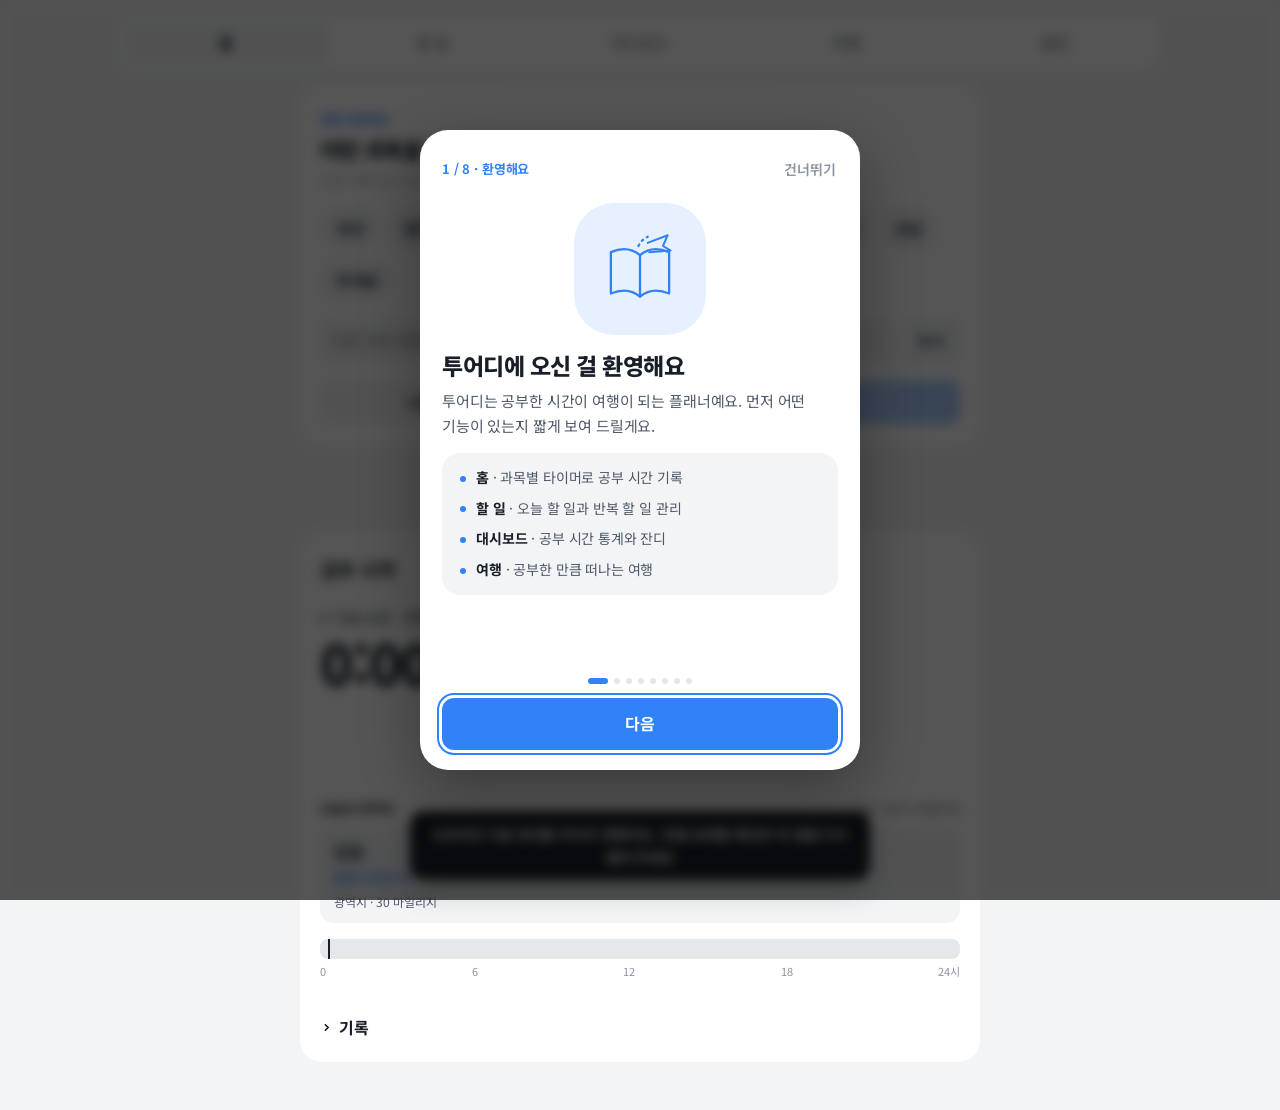
==== index.html @ 2e58def2 "티켓 스킨: 시안 10종(블랙 골드·로열 사파이어·아이보리·글래스 오로라·스위스 그리드·플래티넘·브리티시 에메랄드·홀로그래픽 포일·모던 세라믹·버건디 로즈골드) - 국내 승차권·세" ====
<!doctype html>
<html lang="ko">
<head>
<meta charset="utf-8">
<meta name="viewport" content="width=device-width, initial-scale=1, maximum-scale=1, user-scalable=no, viewport-fit=cover">
<title>투어디 TOURDY</title>
<meta name="description" content="공부한 시간만큼 떠나는 여행 — 과목별 타이머, 할 일, 대시보드">
<meta name="theme-color" content="#f2f4f6" media="(prefers-color-scheme: light)">
<meta name="theme-color" content="#101014" media="(prefers-color-scheme: dark)">
<meta name="mobile-web-app-capable" content="yes">
<meta name="apple-mobile-web-app-capable" content="yes">
<meta name="apple-mobile-web-app-status-bar-style" content="default">
<meta name="apple-mobile-web-app-title" content="투어디">
<link rel="manifest" href="manifest.webmanifest">
<link rel="apple-touch-icon" href="apple-touch-icon.png">
<link rel="icon" type="image/png" href="favicon-64.png">
<link rel="stylesheet" href="css/app.css">
<link rel="preconnect" href="https://fonts.googleapis.com">
<link rel="preconnect" href="https://fonts.gstatic.com" crossorigin>
<link rel="stylesheet" href="https://fonts.googleapis.com/css2?family=IBM+Plex+Mono:wght@500;600&family=Noto+Sans+KR:wght@400;500;600;700;800&family=Noto+Color+Emoji&family=Noto+Serif+KR:wght@600;900&family=IBM+Plex+Mono:wght@500;600&display=swap">


</head>
<body>
<div class="wrap">

  <nav class="tabs" role="tablist">
    <button role="tab" data-tab="home" aria-selected="true">홈</button>
    <button role="tab" data-tab="todo" aria-selected="false">할 일</button>
    <button role="tab" data-tab="stats" aria-selected="false">대시보드</button>
    <button role="tab" data-tab="travel" aria-selected="false" id="tabTravel" hidden>여행</button>
    <button role="tab" data-tab="set" aria-selected="false">설정</button>
  </nav>

  <!-- 홈 -->
  <div id="vHome" class="col narrow">
    <section class="panel welcome" id="welcome" hidden>
      <div><small class="wl-k">처음 오셨네요</small><h2 class="wl-h">어떤 과목을 공부하나요?</h2><p class="note">고른 과목으로 바로 시작할 수 있어요. 색과 아이콘은 나중에 프리셋 목록에서 바꿀 수 있어요.</p></div>
      <div class="wl-chips" id="wlChips"></div>
      <div class="row"><input class="field grow" id="wlCustom" type="text" placeholder="다른 과목 직접 입력" autocomplete="off" enterkeyhint="done"><button class="secondary" id="wlAdd">추가</button></div>
      <div class="wl-a"><button class="secondary" id="wlSkip">나중에</button><button class="primary" id="wlGo">시작하기</button></div>
    </section>
    <div class="seg" id="homeSeg"><button data-h="run" aria-pressed="true">공부 시작</button><button data-h="preset" aria-pressed="false">프리셋 목록</button></div>
    <div id="hRun" class="col">
      <aside class="preset-hint" id="presetHint" hidden>
        <div><b>먼저 공부할 과목을 추가해 주세요</b><p>타이머는 프리셋 목록에 있는 과목으로만 기록돼요. 위에서 과목을 고르거나 프리셋 목록에서 직접 추가해 주세요.</p></div>
        <button class="primary" id="presetHintGo">프리셋 목록 열기</button>
      </aside>
      <aside class="preset-hint mode-hint" id="modeHint" hidden>
        <div><b>공부 시작 방식을 바꿀 수 있어요</b><p id="modeHintText"></p></div>
        <div class="row"><button class="primary" id="modeHintGo">설정 바로 가기</button><button class="secondary" id="modeHintClose">알겠어요</button></div>
      </aside>
      <section class="panel" aria-label="공부 시작">
        <div class="panel-head"><h2>공부 시작</h2>
</div>
        <p class="err" id="pipErr" hidden></p>
        <video id="pipVideo" muted playsinline aria-hidden="true" style="position:fixed;left:-9999px;top:0;width:2px;height:2px"></video>
        <div id="mTimer" class="col">
        <div class="clock" id="clock">
          <div class="who" id="who"></div><div class="time" id="big">0:00:00</div>
          <div class="ctrl" id="ctrl" hidden>
            <button data-k="resume" class="resume" hidden>이어서 공부</button><button data-k="rest" aria-pressed="false">휴식</button><button data-k="waste" aria-pressed="false">딴짓</button><button data-k="stop">정지</button>
            <span class="hint" id="ctrlHint"></span>
          </div>
        </div>
        <ul class="subs" id="subs"></ul>
        </div>
        <div id="mPlan" class="plan" hidden>
          <div class="plan-head"><h3 id="planTitle">다음 공부</h3><button class="secondary" id="planToggle">예약</button></div>
          <div class="plan-top">
            <div class="plan-num"><div class="plabel" id="planLbl">남은 준비 시간</div><div class="time" id="planBig">00:00</div><div class="note" id="planSub"></div></div>
            <button class="go" id="planGo"><svg viewBox="0 0 14 14" fill="currentColor"><path d="M3 1.5v11l9.5-5.5z"/></svg><span>바로 시작</span></button>
          </div>
          <div class="pbar" id="planBar" hidden><i id="planFill"></i></div>
          <div class="wheels" id="wheels"><div class="wheel" id="wStart" tabindex="0" aria-label="시작 시각"></div><div class="wheel" id="wDur" tabindex="0" aria-label="공부 시간"></div></div>
          <div class="pomo" id="pomoBox">
            <button class="switch sm" id="pomoSw" role="switch" aria-checked="false"><span class="sw-t">뽀모도로 반복</span><span class="sw-k"><i></i></span></button>
            <div class="pomo-o" id="pomoOpts" hidden>
              <div class="pomo-r"><span>세트</span><div class="seg" id="pomoSets"></div></div>
              <div class="pomo-r"><span>휴식</span><div class="seg" id="pomoRest"></div></div>
              <p class="note" id="pomoSum"></p>
            </div>
          </div>
          <div class="pchips" id="planSubs"></div>
          <div class="pacts" id="planActs" hidden><button class="on" id="planResume" hidden>이어서 공부</button><button class="on" id="planSkip" hidden>휴식 건너뛰기</button><div class="pacts-off" id="planOff"><button data-k="rest" aria-pressed="false">휴식</button><button data-k="waste" aria-pressed="false">딴짓</button></div><button id="planExt">5분 연장</button><button id="planEnd">지금 끝내기</button></div>
        </div>
        <div class="goalrow" id="goalRow" hidden><div class="goaltxt"><span id="goalTxt"></span><b id="goalPct"></b></div><div class="pbar"><i id="goalFill"></i></div></div>
        <div class="tdest" id="todayDest" hidden></div>
        <div class="tl"><div class="tl-bar" id="tl"></div><div class="tl-axis" id="tlAxis"></div></div>
        <div class="eff" id="eff"></div>
        <details class="rec" id="recWrap">
          <summary><svg viewBox="0 0 16 16" fill="none" stroke="currentColor" stroke-width="2"><path d="m4 6 4 4 4-4"/></svg>기록 <em id="recN"></em></summary>
          <ul class="recs" id="recList"></ul>
          <form class="recform" id="recForm">
            <strong id="recFormTitle" style="font-family:var(--serif);font-size:15px">직접 기록 추가</strong>
            <div class="recrow">
              <select class="field" id="recSub" aria-label="과목"></select>
              <input class="field" type="date" id="recD" aria-label="날짜" required>
              <input class="field" type="time" id="recS" aria-label="시작" required>
              <span class="note">–</span>
              <input class="field" type="time" id="recE" aria-label="끝" required>
              <span class="recbtns"><button class="secondary" type="button" id="recCancel" hidden>취소</button><button class="primary" type="submit" id="recSave">추가</button></span>
            </div>
            <input class="field recmemo" id="recMemo" type="text" maxlength="80" placeholder="메모 (선택) · 예: 3강 연습문제" autocomplete="off">
            <p class="note">지난 날짜로 추가한 기록은 통계에는 들어가지만 여행 마일리지에는 반영되지 않아요.</p>
            <p class="err" id="recErr" hidden></p>
          </form>
        </details>
      </section>

    </div>
    <div id="hPreset" class="col" hidden>
      <section class="panel" aria-label="프리셋 목록">
        <div class="panel-head"><h2>프리셋 목록</h2><span class="note">과목마다 색과 아이콘을 정해요</span></div>
        <ul class="presets" id="presets"></ul>
        <button class="ghostadd" id="addPreset">+ 새 프리셋</button>
      </section>
    </div>
  </div>

  <!-- 할 일 -->
  <div id="vTodo" class="col narrow" hidden>
      <section class="panel" aria-label="할 일">
        <button class="dday-chip" id="dday" hidden></button>
        <div class="panel-head"><h2 id="taskTitle">오늘 할 일</h2><span class="note" id="taskCount"></span></div>
        <div class="daynav">
          <button class="dbtn" id="tdPrev" aria-label="이전 날"><svg viewBox="0 0 16 16" fill="none" stroke="currentColor" stroke-width="1.8"><path d="M10 3 5 8l5 5"/></svg></button>
          <button class="dbtn dlabel" id="tdLabelBtn" aria-expanded="false" aria-haspopup="dialog"><span id="tdLabel"></span></button>
          <button class="dbtn" id="tdNext" aria-label="다음 날"><svg viewBox="0 0 16 16" fill="none" stroke="currentColor" stroke-width="1.8"><path d="m6 3 5 5-5 5"/></svg></button>
          <button class="dbtn dtoday" id="tdToday">오늘</button>
          <div class="cal" id="cal" role="dialog" aria-label="날짜 고르기" hidden></div>
        </div>
        <div class="carry" id="carry" hidden><span id="carryTxt"></span><button class="primary" id="carryGo">가져오기</button><button class="textbtn" id="carryNo">닫기</button></div>
        <form class="addtask" id="addTask"><span class="plus">+</span><input id="taskInput" type="text" placeholder="작업 추가" autocomplete="off" enterkeyhint="done"><select id="taskSub" aria-label="과목"></select><select id="taskEst" aria-label="예상 시간" hidden><option value="0">예상</option><option value="30">30분</option><option value="60">1시간</option><option value="90">1시간 30분</option><option value="120">2시간</option><option value="180">3시간</option></select></form>
        <button type="button" class="textbtn multi-open" id="multiOpen" aria-expanded="false" aria-controls="multiBox">+ 한번에 여러개 생성</button>
        <div class="multi" id="multiBox" hidden></div>
        <ul class="tasks" id="todo"></ul>
        <button class="donehead" id="doneToggle" aria-expanded="true" hidden><svg viewBox="0 0 16 16" fill="none" stroke="currentColor" stroke-width="2"><path d="m4 6 4 4 4-4"/></svg>완료됨 <em id="doneN"></em></button>
        <ul class="tasks" id="done"></ul>
      </section>
      <section class="panel" id="repPanel" aria-label="반복 할 일">
        <div class="panel-head"><h2>반복 할 일 <span class="mcount" id="repN0"></span></h2><span class="note">정한 요일마다 할 일 목록에 자동으로 들어가요</span></div>
        <ul class="reps" id="reps"></ul>
        <details class="rep-add" id="repAdd">
          <summary><svg viewBox="0 0 16 16" fill="none" stroke="currentColor" stroke-width="2"><path d="m4 6 4 4 4-4"/></svg>새 반복 할 일 만들기</summary>
          <form class="addsub" id="repForm">
            <div class="row"><input class="field grow" id="repText" type="text" placeholder="예: 영단어 Day {n}" autocomplete="off" required>
              <select class="field" id="repSub" aria-label="과목"></select></div>
            <div class="row"><div class="daychips" id="repDays"></div></div>
            <div class="row"><label class="goalin">{n} 시작 번호 <input class="field" id="repN" type="number" value="1" min="0"></label><button class="primary" type="submit">추가</button></div>
            <p class="note">문구에 {n}을 넣으면 해당 요일이 올 때마다 1씩 올라가요. 시작 번호는 오늘 기준이에요.</p>
          </form>
        </details>
      </section>
      <section class="panel" id="pvaPanel" hidden><div class="panel-head"><h2>계획 vs 실제</h2><span class="note" id="pvaTot"></span></div>
        <ul class="pva" id="pvaList"></ul><p class="note">예상 시간을 적은 할 일과 이날 실제 공부 시간을 과목별로 비교해요. 회색은 계획, 색 막대는 실제예요.</p></section>
      <section class="panel" aria-label="달성하지 못한 일">
        <div class="panel-head"><h2>달성하지 못한 일 <span class="mcount" id="missN"></span></h2><button class="textbtn" id="missAll" hidden>모두 오늘로</button></div>
        <div id="missed"></div>
      </section>
      <section class="panel" id="booksPanel" hidden><div class="panel-head"><h2>교재 진도</h2></div>
        <p class="bpace" id="bookPace"></p><ul class="books" id="bookList"></ul>
        <form class="addsub" id="bookForm"><div class="row"><input class="field grow" id="bookName" type="text" placeholder="교재 이름 · 예: 통계학 심화1" autocomplete="off" required>
          <select class="field" id="bookSub" aria-label="과목"></select></div>
          <div class="row"><label class="goalin">강 수 <input class="field" id="bookUnits" type="number" min="1" max="200" placeholder="30" required></label>
          <label class="goalin">목표 회독 <input class="field" id="bookTarget" type="number" min="1" max="5" value="3"></label><button class="primary" type="submit">추가</button></div></form>
      </section>
  </div>

  <!-- 통계 -->
  <div id="vStats" class="col" hidden>
    <div class="panel-head">
      <div class="seg" id="rangeSeg"><button data-r="1" aria-pressed="true">오늘</button><button data-r="7" aria-pressed="false">일주일</button><button data-r="30" aria-pressed="false">한 달</button><button data-r="365" aria-pressed="false">1년</button></div>
      <span class="note" id="rangeLbl"></span>
    </div>
    <div class="banner" id="exBanner" hidden><span>예시 기록이 섞여 있어요. 실제 기록만 보려면 지워 주세요.</span><button class="secondary" data-clear-ex>예시 지우기</button></div>
    <div class="tiles" id="tiles"></div>
    <section class="panel" id="bestPanel" hidden><div class="panel-head"><h2>최고 기록</h2></div><ul class="best" id="best"></ul></section>
    <section class="panel"><div class="panel-head"><h2 id="barsTitle">날짜별 공부 시간</h2></div><div class="chart" id="bars"></div></section>
    <section class="panel" id="effPanel" hidden><div class="panel-head"><h2>집중 효율</h2><span class="note" id="effAvg"></span></div>
      <div class="chart"><div class="yax"><span>100%</span><span>50%</span><span>0%</span></div><div class="effplot" id="effPlot"></div><div class="effx" id="effX"></div></div>
    </section>
    <section class="panel" id="heatPanel" hidden><div class="panel-head"><h2>공부 잔디</h2><span class="note" id="streakTxt"></span></div>
      <div class="heat-wrap"><div class="heat" id="heat"></div></div>
      <div class="hleg" id="hleg"></div>
    </section>
    <section class="panel"><div class="panel-head"><h2>과목 비율</h2></div><div class="share" id="share"></div></section>
    <section class="panel" id="memoPanel" hidden><div class="panel-head"><h2>공부 메모</h2><span class="note" id="memoN"></span></div><ul class="mlist" id="memoList"></ul></section>
    <section class="panel pro-stats" id="proStats" aria-label="상세 분석"></section>
    <button class="secondary wkbtn" id="openReport">지난주 리포트 보기</button>
  </div>

  <!-- 설정 -->
  <div id="vTravel" class="col narrow" hidden>
    <div class="seg worldseg" id="tvWorld"><button data-w="korea" aria-pressed="true">국내</button><button data-w="earth" aria-pressed="false">세계</button><button data-w="space" aria-pressed="false" id="tvSpaceTab">???</button><button data-w="week" aria-pressed="false">주간</button><button data-w="ach" aria-pressed="false">업적</button></div>
    <section class="dline" id="tvDline" hidden></section>
    <div class="sp-wrap space-only"><section class="space" id="tvSpace" aria-label="잠긴 콘텐츠"></section><div class="sp-veil" id="spVeil" hidden></div></div>
    <section class="panel korea-only" id="krNow"></section>
    <section class="map-card korea-only" id="krMap"></section>
    <section class="bp-wrap korea-only" id="krTrip" hidden></section>
    <section class="kr-board korea-only" aria-label="국내 출발 안내"><div class="kr-bh"><svg viewBox="0 0 24 24" fill="currentColor"><path d="M12 2c-4 0-7 .5-7 4v9.5A2.5 2.5 0 0 0 7.5 18L6 19.5v.5h2.2l2-2h3.6l2 2H18v-.5L16.5 18a2.5 2.5 0 0 0 2.5-2.5V6c0-3.5-3-4-7-4zM7.5 16a1.5 1.5 0 1 1 0-3 1.5 1.5 0 0 1 0 3zm3.5-6H7V6h4v4zm5.5 6a1.5 1.5 0 1 1 0-3 1.5 1.5 0 0 1 0 3zm.5-6h-4V6h4v4z"/></svg><span id="krBoardT">출발 안내</span><small id="krBoardS">가까운 순</small></div>
      <input class="fids-q" id="krSearch" type="search" placeholder="시·군이나 도 이름으로 찾기" autocomplete="off">
      <div class="kr-groups" id="krGroups"></div><ul class="kr-list" id="krList"></ul></section>
    <section class="panel korea-only" id="krRoutes"></section>
    <section class="panel korea-only"><div class="panel-head"><h2>지역 도장</h2><span class="note" id="krStyleLbl"></span></div><div class="ks-head" id="krStampHead"></div><div class="ks-regs" id="krStamps"></div></section>
    <section class="wlock" id="worldLock"></section>
    <section class="panel earth-only" id="tvNow"></section>
    <section class="map-card earth-only" id="tvMap"></section>
    <section class="bp-wrap earth-only" id="tvFlight" hidden></section>
    <section class="fids earth-only" id="tvPicker" aria-label="출발 안내판">
      <div class="fids-h"><span class="fids-t"><svg viewBox="0 0 24 24" fill="currentColor"><path d="M21 15.5v-2l-8-5V3.5a1.5 1.5 0 0 0-3 0V8.5l-8 5v2l8-2.5V18l-2 1.5V21l3.5-1 3.5 1v-1.5L13 18v-5z" transform="rotate(45 12 12)"/></svg>DEPARTURES</span><span class="fids-s" id="fidsFrom"></span></div>
      <input class="fids-q" id="tvSearch" type="search" placeholder="도시, 나라, 공항 코드로 찾기" autocomplete="off">
      <div class="tv-conts" id="tvConts"></div>
      <div class="fids-cols"><span>목적지</span><span>공항</span><span>마일</span><span>상태</span></div>
      <ul class="fids-list" id="tvList"></ul>
    </section>
    <section class="panel earth-only" id="tvRoutes"></section>
    <section class="panel earth-only">
      <div class="panel-head"><h2>여권</h2><span class="note" id="tvStyleLbl">입국 도장</span></div>
      <div class="stamps" id="tvStamps"></div>
    </section>
    <section class="panel week-only" id="tvWeek" aria-label="주간 챌린지"></section>
    <section class="panel ach-only" id="achPassCard"></section>
    <section class="panel ach-only" id="achPass"></section>
    <section class="panel ach-only" id="achSouv"></section>
    <section class="panel ach-only" id="achCards"></section>
    <section class="panel ach-only" id="achYear"></section>
    <section class="panel ach-only" id="achList"></section>
    <section class="panel ach-only" id="achWeekly" hidden></section>
    <section class="splock earth-only" id="spLock" hidden><svg viewBox="0 0 24 24" fill="currentColor"><path d="M12 2c3 2.2 4.5 5.6 4.5 9.4V15l2 2.2V20l-3.2-1.6H8.7L5.5 20v-2.8l2-2.2v-3.6C7.5 7.6 9 4.2 12 2zm0 6.2a1.8 1.8 0 1 0 0 3.6 1.8 1.8 0 0 0 0-3.6zM10.4 19.5h3.2L12 22.5z"/></svg>
      <div><b>우주 탐사 · 잠김</b><span>모든 나라에 입국하면 우주로 떠날 수 있어요 · <span id="spLockN"></span></span></div></section>
  </div>
  <div id="vSet" class="col narrow" hidden>
    <section class="panel" id="setList">
      <div class="panel-head"><h2>설정</h2></div>
      <ul class="setlist" id="setItems"></ul>
      <button class="secondary tour-replay" id="tourReplay">튜토리얼 다시 보기</button>
    </section>
    <button class="backbtn" id="setBack" hidden><svg viewBox="0 0 16 16" fill="none" stroke="currentColor" stroke-width="1.8"><path d="M10 3 5 8l5 5"/></svg>설정</button>
    <section class="panel" data-page="account" hidden>
      <div class="panel-head"><h2>계정</h2><span class="note">로그인하면 기기끼리 기록이 이어져요</span></div>
      <div id="accountBody"></div>
    </section>
    <section class="panel" data-page="invite" hidden>
      <div class="panel-head"><h2>친구 초대</h2><span class="note">초대하면 둘 다 마일리지</span></div>
      <div id="inviteBody"></div>
    </section>
    <section class="panel" data-page="goal" hidden>
      <div class="panel-head"><h2>목표 시간</h2><span class="note">하루에 채우고 싶은 순공 시간</span></div>
      <div class="wheels one"><div class="wheel" id="wGoal" tabindex="0" aria-label="하루 목표 순공"></div></div>
      <p class="note" id="goalNote"></p>
      <div class="panel-head" style="margin-top:14px"><h2>공부 잔디 기준</h2><span class="note">하루 순공이 이만큼 넘으면 색이 바뀌어요</span></div>
      <ul class="hsteps" id="hsteps"></ul>
    </section>
    <section class="panel" data-page="notify" hidden>
      <div class="panel-head"><h2>알림</h2></div>
      <div class="swlist">
        <button class="switch" data-sw="notify.sound" role="switch"><span class="sw-t">알림음<small>공부 시작·끝, 세트 전환 때 소리</small></span><span class="sw-k"><i></i></span></button>
        <button class="switch" data-sw="notify.memo" role="switch"><span class="sw-t">공부 메모 묻기<small>1분 넘게 공부하면 끝날 때 한 줄 메모</small></span><span class="sw-k"><i></i></span></button>
        <button class="switch" data-sw="notify.push" role="switch"><span class="sw-t">브라우저 알림<small id="pushNote">다른 창을 보고 있을 때도 알려 줘요</small></span><span class="sw-k"><i></i></span></button>
      </div>
      <div class="push-warn" id="pushWarn" role="alert" hidden><b>알림이 꺼져 있어요</b><span id="pushWarnTxt"></span><button class="secondary" id="pushWarnGo" hidden>설정 열기</button></div>
      <button class="secondary" id="testSound">알림음 들어 보기</button>
      <p class="note">아이폰·아이패드는 무음 모드면 소리가 나지 않아요. 앱 화면이 꺼져 있으면 기기에 따라 알림이 늦게 오거나 오지 않을 수 있어요.</p>
    </section>
    <section class="panel" data-page="mile" hidden>
      <div class="panel-head"><h2>마일리지</h2></div>
      <div id="mileBody"></div>
    </section>
    <section class="panel" data-page="sound" hidden>
      <div class="panel-head"><h2>소리</h2><span class="note">여행 효과음</span></div>
      <div class="swlist">
        <button class="switch" data-snd="arrive" role="switch"><span class="sw-t">도착 효과음<small>기차·버스·비행기·배마다 다른 소리</small></span><span class="sw-k"><i></i></span></button>
        <button class="switch" data-snd="rip" role="switch"><span class="sw-t">표 찢는 소리<small>도착할 때 표를 뜯는 소리</small></span><span class="sw-k"><i></i></span></button>
        <button class="switch" data-snd="anno" role="switch"><span class="sw-t">도착 안내 방송<small>"이번 역은 부산, 부산역입니다" 같은 안내 문구</small></span><span class="sw-k"><i></i></span></button>
        <button class="switch" data-snd="voice" role="switch"><span class="sw-t">안내 방송 음성<small>기기 음성으로 소리 내어 읽어 줘요</small></span><span class="sw-k"><i></i></span></button>
        <button class="switch" data-snd="vibe" role="switch"><span class="sw-t">진동<small>도장을 누를 때 짧게 (지원하는 폰만)</small></span><span class="sw-k"><i></i></span></button>
      </div>
      <div class="plabel">들어 보기</div>
      <div class="sndtest"><button class="secondary" data-sndt="train">기차</button><button class="secondary" data-sndt="bus">버스</button><button class="secondary" data-sndt="plane">비행기</button><button class="secondary" data-sndt="ship">배</button><button class="secondary" data-sndt="rip">표 찢기</button></div>
    </section>
    <section class="panel" data-page="extra" hidden>
      <div class="panel-head"><h2>추가 기능</h2><span class="note">필요한 것만 켜서 쓰세요</span></div>
      <div class="swlist">
        <button class="switch" data-sw="extra.books" role="switch"><span class="sw-t">교재 진도<small>할 일 탭에 교재별 강·회독 체크와 D-day 페이스</small></span><span class="sw-k"><i></i></span></button>
        <button class="switch" data-sw="extra.pva" role="switch"><span class="sw-t">계획 vs 실제<small>할 일에 예상 시간을 적고 실제 공부 시간과 비교</small></span><span class="sw-k"><i></i></span></button>
        <button class="switch" data-sw="extra.postcard" role="switch"><span class="sw-t">엽서<small>여행지에 도착하면 엽서에 한마디를 남기고, 업적에서 엽서 앨범으로 모아 봐요</small></span><span class="sw-k"><i></i></span></button>
      </div>
    </section>
    <section class="panel" data-page="travel" hidden>
      <div class="panel-head"><h2>여행</h2></div>
      <button class="switch" id="tvSwitch" role="switch" aria-checked="false"><span class="sw-t">여행 탭 사용</span><span class="sw-k"><i></i></span></button>
      <div class="plabel">선택 기능</div>
      <div class="swlist">
        <button class="switch" data-topt="via" role="switch"><span class="sw-t">경유 노선<small>먼 곳은 중간 도시를 거쳐 가고, 경유지에서도 도장을 받아요</small></span><span class="sw-k"><i></i></span></button>
        <button class="switch" data-topt="goal" role="switch"><span class="sw-t">목표 도착일<small>도착 날짜를 정하면 하루에 필요한 공부량을 알려 줘요</small></span><span class="sw-k"><i></i></span></button>
        <button class="switch" data-topt="ddline" role="switch"><span class="sw-t">D-day 노선<small>D-day까지를 한 줄 노선도로 보여 줘요</small></span><span class="sw-k"><i></i></span></button>
        <button class="switch" data-topt="season" role="switch"><span class="sw-t">계절 연출<small>봄엔 꽃잎, 가을엔 낙엽, 겨울엔 눈이 날려요</small></span><span class="sw-k"><i></i></span></button>
        <button class="switch" data-topt="window" role="switch"><span class="sw-t">창밖 풍경<small>이동 중인 표 위로 바깥 풍경이 지나가요</small></span><span class="sw-k"><i></i></span></button>
        <button class="switch" data-topt="neon" role="switch"><span class="sw-t">밤에는 형광 표<small>다크 모드에서 표가 형광 잉크처럼 빛나요</small></span><span class="sw-k"><i></i></span></button>
      </div>
      <div class="plabel">지도 테마 <small class="plus-tag">고지도·야경·위성은 플러스</small></div>
      <div class="seg mtseg" id="mapTheme"><button data-mt="base">기본</button><button data-mt="old">고지도</button><button data-mt="night">야경</button><button data-mt="sat">위성</button></div>
      <div class="plabel">티켓 스킨 <small class="plus-tag">플러스</small></div>
      <div class="skin-grid" id="tkSkin" role="group" aria-label="티켓 스킨"></div>
      <div class="skin-prev" id="skinPreview" aria-live="polite"></div>
      <div class="plabel">여권 스타일 <small>국내·세계 공통</small></div>
      <div class="seg tvstyle" id="tvStyle"><button data-sty="stamp">입국 도장</button><button data-sty="card">수집 카드</button><button data-sty="pass">탑승권</button></div>
      <ul class="tv-rules">
        <li>공부 1시간이 <b>10 마일리지</b>, 마일리지 1이 <b>비행 1분</b>이에요.</li>
        <li>하루에 최대 <b>8시간(80 마일리지)</b>까지 쌓여요.</li>
        <li>지금까지 공부한 기록도 모두 마일리지에 들어가요.</li>
        <li>목적지에 도착하면 그 나라에서 다음 여행을 시작해요.</li>
      </ul>
      <p class="note">꺼도 여행 기록과 스탬프는 그대로 남아요.</p>
    </section>
    <section class="panel" data-page="pip" hidden>
      <div class="panel-head"><h2>PIP 모드</h2></div>
      <p class="note">공부 타이머를 작은 창으로 띄워서 다른 앱이나 창을 보면서도 시간을 확인할 수 있어요. 한 번 더 누르면 닫혀요.</p>
      <button class="pipbtn secondary" id="pipBtn" aria-label="작은 창(PIP)으로 띄우기" title="작은 창(PIP)"><svg viewBox="0 0 20 20" fill="none" stroke="currentColor" stroke-width="1.6" stroke-linejoin="round"><rect x="2.5" y="4" width="15" height="12" rx="2"/><rect x="10" y="9.5" width="5.5" height="4.5" rx="1" fill="currentColor" stroke="none"/></svg>PIP</button>
      <p class="note">브라우저나 기기에 따라 PIP를 지원하지 않을 수 있어요.</p>
    </section>
    <section class="panel" data-page="theme" hidden>
      <div class="panel-head"><h2>테마</h2></div>
      <div class="plabel">화면 모드</div>
      <div class="seg" id="themeMode"><button data-mode="system" aria-pressed="true">시스템</button><button data-mode="light" aria-pressed="false">라이트</button><button data-mode="dark" aria-pressed="false">다크</button></div>
      <div class="plabel">공부 시작 방식</div>
      <div class="seg" id="modeSeg"><button data-m="timer" aria-pressed="true">타이머형</button><button data-m="plan" aria-pressed="false">예약형</button></div>
      <p class="note">타이머형은 과목을 눌러 바로 재고, 예약형은 시작 시각과 공부 시간을 5분 단위로 정해요.</p>
      <div class="plabel">포인트 색</div>
      <div class="accgrid" id="accentList"></div>
      <div class="theme-icon-preview"><img id="themeIconPreview" src="icons/blue/icon-192.png" width="60" height="60" alt="선택한 색의 앱 아이콘"><span class="note">선택한 포인트 색의 앱 아이콘</span></div>
      <p class="note">포인트 색은 공부 잔디, 목표 달성률, 중요 표시 같은 강조 부분에 쓰여요. 과목 색은 프리셋 목록에서 따로 정해요.</p>
    </section>
    <section class="panel" data-page="week" hidden>
      <div class="panel-head"><h2>한 주의 시작</h2><span class="note">분석의 '일주일'이 이 요일부터 시작해요</span></div>
      <div class="seg wkseg" id="weekSeg"></div>
    </section>
    <section class="panel" data-page="daystart" hidden>
      <div class="panel-head"><h2>하루의 시작</h2></div>
      <div class="wheels one"><div class="wheel" id="wDay" tabindex="0" aria-label="하루의 시작 시각"></div></div>
      <p class="note" id="dayNote"></p>
    </section>
    <section class="panel" data-page="dday" hidden>
      <div class="panel-head"><h2>D-day</h2></div>
      <form class="row" id="ddForm">
        <input class="field grow" id="ddName" type="text" placeholder="예: CPA, CFA, 수능" autocomplete="off">
        <input class="field" id="ddDate" type="date" required>
        <button class="primary" type="submit">저장</button>
        <button class="secondary" type="button" id="ddDel">지우기</button>
      </form>
    </section>
    <section class="panel sub-page" data-page="sub" hidden><div id="subBody"></div></section>
    <section class="panel" data-page="reset" hidden>
      <div class="panel-head"><h2>기록 초기화</h2></div>
      <div class="danger-zone"><b>처음부터 다시 시작</b><p class="note">공부 기록, 할 일, 과목, 여행 기록을 모두 지우고 처음 상태로 돌아가요. 되돌릴 수 없어요.</p>
        <button class="del" id="wipeAll">모든 기록 지우기</button></div>
    </section>
    <section class="panel" id="exPanel" data-page="ex" hidden>
      <div class="panel-head"><h2>예시 데이터</h2></div>
      <div class="row"><span class="note grow">처음 열었을 때 넣어 둔 예시 기록·할 일·반복 할 일을 지워요.</span><button class="secondary" data-clear-ex>예시 지우기</button></div>
    </section>
  </div>
  <aside class="storage-notice" id="storageNotice" role="alert" hidden>
    <p id="storageMessage"></p><div class="row"><button class="secondary" id="storageRetry">다시 저장</button><button class="secondary" id="storageDownload">현재 기록 내려받기</button><button class="secondary" id="storageOriginal">원본 기록 내려받기</button><button class="secondary" id="storageReload">새로고침</button><button class="secondary" id="storageDismiss">확인</button></div>
  </aside>
  <aside class="first-trip-notice panel" id="firstTripNotice" hidden aria-live="polite">
    <span class="plabel">누적 공부 30분 선물</span><h2>어디든 떠나는 무료 티켓 1장</h2><p>원하는 국내 도시로 최고급 티켓을 타고 즉시 도착해요. 마일리지는 그대로예요.</p><button class="primary" id="firstTripOpen">무료 티켓으로 떠나기</button><small>지금 쓰지 않아도 보관돼요.</small>
  </aside>
  <dialog id="syncDialog" class="tour sync-dialog" aria-labelledby="syncTitle">
    <h2 id="syncTitle">기록이 서로 달라요</h2>
    <p>기록을 자동으로 합치지 못했어요. 어느 쪽 기록을 남길지 골라 주세요.</p>
    <div class="sync-opt"><b>이 기기</b><span id="syncLocal"></span></div>
    <div class="sync-opt"><b>다른 기기 (서버)</b><span id="syncCloud"></span><small id="syncCloudMeta"></small></div>
    <div class="sync-acts"><button type="button" class="primary" id="syncUseCloud">다른 기기 기록 가져오기</button><button type="button" class="secondary" id="syncUseLocal">이 기기 기록으로 맞추기</button><button type="button" class="secondary" id="syncLater">나중에</button></div>
  </dialog>
  <dialog id="forgotDialog" class="tour forgot-dialog" aria-labelledby="forgotTitle">
    <h2 id="forgotTitle">아직 공부 중인가요?</h2>
    <p id="forgotText"></p>
    <div class="forgot-edit" id="forgotEdit" hidden>
      <label for="forgotEnd">실제로 끝난 시각</label>
      <input class="field" type="datetime-local" id="forgotEnd" step="60">
      <p class="err" id="forgotErr" role="alert" hidden></p>
      <button type="button" class="primary" id="forgotSave">이 시각까지만 기록</button>
    </div>
    <div class="forgot-acts"><button type="button" class="primary" id="forgotKeep">계속 공부 중이에요</button><button type="button" class="secondary" id="forgotStop">지금 끝내기</button><button type="button" class="secondary" id="forgotFix">끝난 시각 고치기</button></div>
  </dialog>
  <dialog id="wkResult" class="tour wk-result" aria-labelledby="wkResultTitle">
    <h2 id="wkResultTitle">지난주 챌린지 결과</h2>
    <div id="wkResultBody"></div>
    <button type="button" class="primary" id="wkResultOk">확인</button>
  </dialog>
  <dialog id="tourDialog" class="tour" aria-labelledby="tourTitle">
    <div class="tour-top"><span class="tour-k" id="tourKicker"></span><button type="button" class="tour-skip" id="tourSkip">건너뛰기</button></div>
    <div id="tourCard" class="tour-card">
    <div class="tour-art" id="tourArt" aria-hidden="true"></div>
    <h2 id="tourTitle"></h2><p id="tourText"></p><ul class="tour-list" id="tourList"></ul><p class="tour-note" id="tourNote" hidden></p>
    </div>
    <div class="tour-dots" id="tourDots" aria-hidden="true"></div>
    <div class="tour-nav"><button type="button" class="secondary" id="tourBack">이전</button><button type="button" class="primary" id="tourNext" autofocus>다음</button></div>
  </dialog>
  <dialog id="firstTripDialog" class="first-trip-dialog" aria-labelledby="firstTripTitle">
    <h2 id="firstTripTitle">첫 여행은 어디로 떠날까요?</h2><p>목적지 한 곳을 고르면 최고 등급으로 즉시 도착해요.</p>
    <form id="firstTripForm">
    <label>출발지<select class="field" id="firstTripOrigin"></select></label><p class="note" id="firstTripOriginNote"></p>
    <label>목적지 검색<input class="field" id="firstTripSearch" type="search" placeholder="도시 또는 나라 이름"></label>
    <label>목적지<select class="field" id="firstTripDestination" size="7" required></select></label>
    <p id="firstTripPreview" role="status"></p><p id="firstTripError" role="alert" hidden></p>
    <div class="row"><button type="button" class="secondary" id="firstTripLater">나중에 쓰기</button><button type="submit" class="primary" id="firstTripGo">무료로 즉시 도착</button></div></form>
  </dialog>
  <div class="toast" id="toast" role="status" aria-live="polite" hidden></div>
  <div class="arr ck" id="bonusPop" hidden role="dialog" aria-modal="true" aria-label="보너스 마일리지"><div class="ck-box" id="bonusBox"></div></div>
  <div class="arr ck" id="ckin" hidden role="dialog" aria-modal="true" aria-label="탑승 수속"><div class="ck-box" id="ckBox"></div></div>
  <div class="arr" id="arrive" hidden role="dialog" aria-modal="true" aria-label="도착"><div class="arr-c"><div class="arr-tk" id="arrTk"></div><div class="arr-msg" id="arrMsg"></div><button class="primary" id="arrOk">확인</button></div></div>
  <div class="sheet" id="memoSheet" hidden><div class="sheet-c">
    <b id="memoTitle">무엇을 공부했나요?</b>
    <input class="field" id="memoText" type="text" maxlength="80" placeholder="예: 통계 심화1 3강, 연습문제 1~10" autocomplete="off" enterkeyhint="done">
    <div class="sheet-a"><button class="secondary" id="memoSkip">건너뛰기</button><button class="primary" id="memoSave">저장</button></div>
  </div></div>
  <div class="modal" id="report" hidden><div class="modal-c" role="dialog" aria-modal="true" aria-labelledby="reportH"><div id="reportBody"></div><button class="primary" id="reportClose">확인</button></div></div>
</div>

<script src="js/storage.js"></script>
<script src="js/rewards.js"></script>
<script src="js/core.js"></script>
<script src="js/sub-core.js"></script>
<script src="js/timer.js"></script>
<script src="js/planner.js"></script>
<script src="js/stats.js"></script>
<script src="js/settings.js"></script>
<script src="js/travel-world.js"></script>
<script src="js/kr-routes.js"></script>
<script src="js/travel-korea.js"></script>
<script src="js/travel-space.js"></script>
<script src="js/travel-map.js"></script>
<script src="js/route-icons.js"></script>
<script src="js/travel-experience.js"></script>
<script src="js/ticket-fit.js"></script>
<script src="js/space-plus.js"></script>
<script src="js/extras.js"></script>
<script src="js/multi-add.js"></script>
<script src="js/subject-picker.js"></script>
<script src="js/first-trip.js"></script>
<script src="js/forgot-timer.js"></script>
<script src="js/today-dest.js"></script>
<script src="js/subscription.js"></script>
<script src="js/app.js"></script>
<script src="js/tutorial.js"></script>
<script src="js/vendor/supabase.js"></script>
<script src="js/config.js"></script>
<script src="js/sync-merge.js"></script>
<script src="js/sync.js"></script>
<script src="js/invite.js"></script>
<script src="js/challenge.js"></script>
<script src="js/performance.js"></script>
<script src="js/pwa.js"></script>


</body>
</html>
---- css/app.css ----
:root{padding-top:env(safe-area-inset-top,0px);padding-bottom:env(safe-area-inset-bottom,0px);color-scheme:light}body{margin:0;font-size:14px}img{max-width:100%}[hidden]{display:none!important}
.install{display:flex;align-items:center;gap:10px;background:var(--accent-soft);border-radius:14px;padding:12px 14px;font-size:14px;font-weight:600}
.install span{flex:1;min-width:0}.install b{color:var(--accent)}
.install button{flex:none;font-size:13px;font-weight:700;padding:7px 12px;border-radius:10px}
.install .go{background:var(--accent);color:#fff}.install .x{background:none;color:var(--faint);font-size:18px;padding:4px 8px}

/* 트리거 드릴과 같은 뉴스레터 룩: 크림 종이·잉크 글자·헤어라인 구분선·명조(Noto Serif KR) 제목·OMR 주황 포인트. 넓은 화면은 세로 괘선으로 나뉜 2단, 폰은 1단 */
:root{
  --bg:#f7f5ef; --surface:#fdfcf8; --ink:#141413; --muted:#5e5d58; --faint:#8a8880; --line:#dcd8ce; --rule-strong:#141413;
  --accent:#b5532f; --accent-soft:#f3e4dc; --star:#9a6a14; --danger:#a3352a; --rest:#2f6b45; --waste:#a3352a; --hover:#efece4; --track:#e7e3d9;
  --heat1:color-mix(in srgb,var(--accent) 28%,var(--track)); --heat2:color-mix(in srgb,var(--accent) 60%,var(--track)); --heat3:var(--accent);
  --serif:"Noto Serif KR","Nanum Myeongjo","AppleMyungjo",Georgia,serif;
  --sans:"IBM Plex Sans KR",-apple-system,"Apple SD Gothic Neo","Malgun Gothic",sans-serif;
  --mono:"IBM Plex Mono",ui-monospace,Menlo,monospace;
}
@media (prefers-color-scheme:dark){:root:not([data-theme="light"]){
  --bg:#161513; --surface:#1c1b18; --ink:#ecebe5; --muted:#a6a49c; --faint:#7d7b74; --line:#34322d; --rule-strong:#ecebe5;
  --accent:#e3906b; --accent-soft:#3a2a22; --star:#d9a957; --danger:#e8826f; --rest:#79c193; --waste:#e8826f; --hover:#23221f; --track:#2b2a26; color-scheme:dark}}
:root[data-theme="dark"]{
  --bg:#161513; --surface:#1c1b18; --ink:#ecebe5; --muted:#a6a49c; --faint:#7d7b74; --line:#34322d; --rule-strong:#ecebe5;
  --accent:#e3906b; --accent-soft:#3a2a22; --star:#d9a957; --danger:#e8826f; --rest:#79c193; --waste:#e8826f; --hover:#23221f; --track:#2b2a26; color-scheme:dark}
*{box-sizing:border-box}
html{touch-action:manipulation}
body{background:var(--bg);color:var(--ink);font-family:var(--sans);font-size:15px;line-height:1.6;-webkit-font-smoothing:antialiased;-webkit-tap-highlight-color:transparent;
  padding-left:max(18px,env(safe-area-inset-left,0px));padding-right:max(18px,env(safe-area-inset-right,0px));padding-block:14px 40px}
.wrap{max-width:1040px;margin:0 auto;display:flex;flex-direction:column;gap:18px}
button{font:inherit;color:inherit;background:none;border:0;cursor:pointer;padding:0}
:focus-visible{outline:2px solid var(--ink);outline-offset:2px}
input,select,textarea{font:inherit;color:inherit}
.field{border:1px solid var(--line);background:var(--surface);border-radius:3px;padding:7px 10px;min-width:0}
.mono{font-family:var(--mono);font-variant-numeric:tabular-nums}

/* masthead */
header.brand{display:flex;flex-direction:column;align-items:center;gap:6px;padding-top:4px}
.dateline{width:100%;display:flex;justify-content:space-between;align-items:baseline;gap:10px;font-size:12px;color:var(--muted);letter-spacing:.02em;flex-wrap:wrap}
.dday{font-size:12px;color:var(--muted);text-decoration:underline;text-underline-offset:3px;text-decoration-color:var(--line)}
.dday b{font-family:var(--mono);color:var(--accent);font-weight:600;margin-left:5px;text-decoration:none;display:inline-block}
.total{display:flex;align-items:baseline;gap:6px}
.total span{letter-spacing:.12em;font-weight:600;font-size:11.5px}
.total b{font-family:var(--mono);font-size:14px;font-weight:600;color:var(--ink);font-variant-numeric:tabular-nums}
.datenav{display:flex;align-items:center;gap:6px}
.datenav h1{margin:0;font-family:var(--serif);font-size:34px;font-weight:700;letter-spacing:-.02em;line-height:1.15;text-align:center;min-width:7.6em}
@media (max-width:420px){.datenav h1{font-size:26px}}
.iconbtn{width:34px;height:34px;border-radius:3px;display:grid;place-items:center;color:var(--muted)}
@media (hover:hover) and (pointer:fine){
.iconbtn:hover{background:var(--hover);color:var(--ink)}}
.today-btn{font-size:13px;color:var(--muted);text-decoration:underline;text-underline-offset:3px;text-decoration-color:var(--line)}
.rule2{width:100%;border-top:1px solid var(--rule-strong);border-bottom:1px solid var(--rule-strong);height:4px;margin-top:8px}

.tabs{display:grid;grid-auto-flow:column;grid-auto-columns:minmax(0,1fr);border-bottom:1px solid var(--line)}
.tabs button{padding:8px 2px 10px;font-family:var(--serif);font-size:17px;font-weight:600;color:var(--faint);border-bottom:2px solid transparent;margin-bottom:-1px}
.tabs button[aria-selected="true"]{color:var(--ink);border-color:var(--ink)}

.grid{display:grid;grid-template-columns:minmax(0,1fr) minmax(0,1fr);gap:0 36px;align-items:start}
@media (min-width:781px){.grid>.panel+.panel{position:relative}.grid>.panel+.panel::before{content:"";position:absolute;left:-18px;top:0;bottom:0;border-left:1px solid var(--line)}}
@media (max-width:780px){.grid{grid-template-columns:minmax(0,1fr);gap:28px}}
.narrow{width:100%;max-width:680px;margin-inline:auto}
.col{display:flex;flex-direction:column;gap:22px;min-width:0}
.panel{border-top:1px solid var(--rule-strong);padding-top:12px;display:flex;flex-direction:column;gap:14px;min-width:0}
.panel-head{display:flex;align-items:baseline;justify-content:space-between;gap:8px;flex-wrap:wrap}
.panel-head h2{font-family:var(--serif);font-size:21px;font-weight:700;margin:0;letter-spacing:-.01em}
.textbtn{font-size:13px;color:var(--muted);text-decoration:underline;text-underline-offset:3px;text-decoration-color:var(--line);padding:2px}
@media (hover:hover) and (pointer:fine){
.textbtn:hover{color:var(--ink)}}
.primary{background:var(--ink);color:var(--bg);border:1px solid var(--ink);font-weight:600;font-size:14px;padding:8px 14px;border-radius:4px;white-space:nowrap}
.secondary{border:1px solid var(--ink);font-size:14px;padding:7px 12px;border-radius:4px;white-space:nowrap}
@media (hover:hover) and (pointer:fine){
.secondary:hover{background:var(--hover)}}
.note{font-size:12.5px;color:var(--muted);margin:0}
.err{font-size:13px;color:var(--danger);margin:0}
.exbadge{font-size:10.5px;font-weight:600;color:var(--faint);letter-spacing:.06em}

/* clock */
.clock{padding:14px 0 12px;display:flex;flex-direction:column;gap:2px;border-bottom:1px solid var(--line)}
.clock .who{font-size:11.5px;color:var(--muted);display:flex;align-items:center;gap:7px;letter-spacing:.06em;font-weight:600}
.clock .who i{width:8px;height:8px;border-radius:50%;background:var(--c,var(--faint))}
.clock .time{font-family:var(--mono);font-size:52px;font-weight:600;line-height:1.1;font-variant-numeric:tabular-nums;letter-spacing:-.03em}
.clock.on .time{color:color-mix(in srgb,var(--c) 65%,var(--ink))}
.ctrl{display:flex;gap:6px;flex-wrap:wrap;margin-top:8px;align-items:center}
.ctrl button{font-size:13px;font-weight:600;padding:5px 12px;border-radius:3px;border:1px solid var(--ink)}
.ctrl button[data-k="rest"][aria-pressed="true"]{background:var(--rest);border-color:var(--rest);color:var(--bg)}
.ctrl button[data-k="waste"][aria-pressed="true"]{background:var(--waste);border-color:var(--waste);color:var(--bg)}
.ctrl button.resume{background:var(--ink);color:var(--bg)}
.ctrl .hint{font-size:12.5px;color:var(--muted);font-family:var(--serif)}

/* timeline */
.tl{display:flex;flex-direction:column;gap:4px}
.tl-bar{position:relative;height:18px;background:var(--track);overflow:hidden}
.tl-bar b{position:absolute;top:0;bottom:0;min-width:2px}
.tl-bar b.off{top:6px;bottom:6px;opacity:.8}
.tl-bar .now{position:absolute;top:0;bottom:0;width:2px;background:var(--ink)}
.tl-axis{display:flex;justify-content:space-between;font-size:11px;color:var(--faint);font-family:var(--mono)}
.eff{display:flex;gap:14px;flex-wrap:wrap;font-size:12px;color:var(--muted);font-variant-numeric:tabular-nums}
.eff i{display:inline-block;width:8px;height:8px;margin-right:5px;vertical-align:0}

/* subjects: 표처럼 헤어라인으로 구분 */
.subs{display:flex;flex-direction:column;margin:0;padding:0;list-style:none;border-top:1px solid var(--line)}
.sub{display:flex;align-items:center;gap:12px;padding:11px 4px;border-bottom:1px solid var(--line);transition:background .2s}
.sub.on{background:color-mix(in srgb,var(--c) 10%,var(--bg))}
.dot{width:10px;height:10px;border-radius:50%;background:var(--c);flex:none}
.nb{flex:1;min-width:0;display:flex;flex-direction:column;gap:5px}
.nrow{display:flex;align-items:baseline;gap:8px}
.sub .name{flex:1;min-width:0;font-family:var(--serif);font-size:16px;font-weight:600;overflow:hidden;text-overflow:ellipsis;white-space:nowrap}
.sub .t{font-family:var(--mono);font-size:14px;color:var(--muted);font-variant-numeric:tabular-nums}
.sub.on .t{color:var(--ink);font-weight:600}
.gbar{height:3px;background:var(--track);overflow:hidden}
.gbar i{display:block;height:100%;background:var(--c);width:0;transition:width .4s}
.gl{font-size:11.5px;color:var(--faint)}
.play{width:34px;height:34px;border-radius:50%;display:grid;place-items:center;border:1px solid var(--c);color:var(--c);flex:none}
.sub.on .play{background:var(--c);color:var(--bg)}
.play:disabled{opacity:.3;cursor:not-allowed}
.play svg{width:12px;height:12px}
.colorpick{position:relative;width:26px;height:26px;border-radius:50%;background:var(--c);flex:none;cursor:pointer;box-shadow:0 0 0 1px var(--line)}
.colorpick input{position:absolute;inset:0;opacity:0;cursor:pointer;width:100%;height:100%}
.sub.edit{flex-wrap:wrap}
.sub.edit .field.nm{flex:1 1 8em}
.goalin{display:flex;align-items:center;gap:6px;font-size:12.5px;color:var(--muted)}
.goalin input{width:5em}
.del{font-size:13px;color:var(--danger);padding:5px 8px;border-radius:3px;white-space:nowrap}
.del.arm{background:var(--danger);color:var(--bg)}
.addsub{display:flex;flex-direction:column;gap:10px;padding:12px;border:1px dashed var(--line)}
.row{display:flex;gap:8px;flex-wrap:wrap;align-items:center}
.row .grow{flex:1 1 8em}
.swatches{display:flex;flex-wrap:wrap;gap:8px}
.sw{width:24px;height:24px;border-radius:50%;background:var(--c);box-shadow:0 0 0 1px var(--line)}
.sw[aria-pressed="true"]{box-shadow:0 0 0 2px var(--bg),0 0 0 3px var(--ink)}
.ghostadd{font-size:13.5px;color:var(--muted);text-decoration:underline;text-underline-offset:4px;text-decoration-color:var(--line);padding:2px 0;align-self:flex-start}
@media (hover:hover) and (pointer:fine){
.ghostadd:hover{color:var(--ink)}}

/* icon chip + presets */
.ic{width:34px;height:34px;border-radius:50%;display:grid;place-items:center;flex:none;color:var(--c);background:color-mix(in srgb,var(--c) 15%,var(--bg))}
.ic svg{width:18px;height:18px}
#homeSeg{align-self:center}
.presets{list-style:none;margin:0;padding:0;display:flex;flex-direction:column;border-top:1px solid var(--line)}
.preset{border-bottom:1px solid var(--line)}
.phead{width:100%;display:flex;align-items:center;gap:12px;padding:11px 4px;text-align:left}
@media (hover:hover) and (pointer:fine){
.phead:hover{background:var(--hover)}}
.pname{flex:1;min-width:0;font-family:var(--serif);font-size:16px;font-weight:600;overflow:hidden;text-overflow:ellipsis;white-space:nowrap}
.pmeta{font-size:12px;color:var(--faint);white-space:nowrap}
.phead .chev{width:14px;height:14px;color:var(--muted);transition:transform .2s;transform:rotate(-90deg)}
.preset.open .chev{transform:none}
.pbody{display:flex;flex-direction:column;gap:10px;padding:2px 4px 18px}
.plabel{font-size:11.5px;font-weight:600;letter-spacing:.12em;color:var(--muted);margin-top:4px}
.sw.custom{position:relative;background:conic-gradient(#E5484D,#E2A400,#30A46C,#0090FF,#8E4EC6,#E5484D);cursor:pointer}
.sw.custom input{position:absolute;inset:0;opacity:0;width:100%;height:100%;cursor:pointer}
.icons{display:grid;grid-template-columns:repeat(auto-fill,minmax(40px,1fr));gap:6px;max-width:420px}
.icb{height:40px;border:1px solid var(--line);border-radius:3px;display:grid;place-items:center;color:var(--muted)}
@media (hover:hover) and (pointer:fine){
.icb:hover{background:var(--hover);color:var(--ink)}}
.icb svg{width:20px;height:20px}
.icb[aria-pressed="true"]{background:var(--c);border-color:var(--c);color:var(--bg)}

/* plan (예약형) */
.plan{display:flex;flex-direction:column;gap:14px;padding-bottom:4px;border-bottom:1px solid var(--line)}
.plan-head{display:flex;align-items:center;justify-content:space-between;gap:8px}
.plan-head h3{margin:0;font-family:var(--serif);font-size:19px;font-weight:700}
.plan-top{display:flex;align-items:center;justify-content:space-between;gap:12px}
.plan-num{min-width:0;display:flex;flex-direction:column;gap:2px}
.plan .time{font-family:var(--mono);font-size:52px;font-weight:600;line-height:1.1;font-variant-numeric:tabular-nums;letter-spacing:-.03em}
.plan.run .time{color:color-mix(in srgb,var(--c) 65%,var(--ink))}
.go{display:flex;flex-direction:column;align-items:center;gap:6px;padding:12px 16px;border:1px solid var(--ink);border-radius:4px;font-size:13px;font-weight:600;flex:none}
.go svg{width:18px;height:18px;color:var(--accent)}
@media (hover:hover) and (pointer:fine){
.go:hover{background:var(--hover)}}
.pbar{height:3px;background:var(--track);overflow:hidden}
.pbar i{display:block;height:100%;background:var(--c);width:0;transition:width 1s linear}
.wheels{display:grid;grid-template-columns:1.3fr 1fr;gap:16px;border-top:1px solid var(--line);border-bottom:1px solid var(--line);padding-block:10px}
.wheels.locked{opacity:.45;pointer-events:none}
.wheel{position:relative;height:108px;border-radius:999px}
.wsel{position:absolute;left:0;right:0;top:36px;height:36px;background:var(--hover);border-radius:999px}
.wscroll{position:relative;height:108px;overflow-y:auto;scroll-snap-type:y mandatory;padding-block:36px;scrollbar-width:none;overscroll-behavior:contain;
  -webkit-mask-image:linear-gradient(transparent,#000 30%,#000 70%,transparent);mask-image:linear-gradient(transparent,#000 30%,#000 70%,transparent)}
.wscroll::-webkit-scrollbar{display:none}
.wi{height:36px;display:grid;place-items:center;scroll-snap-align:center;color:var(--faint);font-size:15px;cursor:pointer;font-variant-numeric:tabular-nums;white-space:nowrap}
.wi.on{color:var(--ink);font-weight:600}
.pchips{display:flex;flex-wrap:wrap;gap:8px}
.pchip{display:flex;align-items:center;gap:7px;border:1px solid var(--line);border-radius:999px;padding:3px 12px 3px 3px;font-size:14px;font-family:var(--serif);font-weight:600}
.pchip .ic{width:28px;height:28px}
.pchip .ic svg{width:15px;height:15px}
.pchip[aria-pressed="true"]{border-color:var(--c);background:color-mix(in srgb,var(--c) 12%,var(--bg))}
.pacts{display:grid;grid-template-columns:repeat(4,minmax(0,1fr));gap:8px}
.pacts[hidden]{display:none!important}
.pacts-off{display:contents}
.pacts button{height:42px;border:1px solid var(--ink);border-radius:4px;font-size:14px;font-weight:600;white-space:nowrap;overflow:hidden;text-overflow:ellipsis;padding:0 6px}
@media (hover:hover) and (pointer:fine){
.pacts button:hover{background:var(--hover)}}
.pacts button.on{background:var(--ink);color:var(--bg)}
.pacts button[data-k="rest"][aria-pressed="true"]{background:var(--rest);border-color:var(--rest);color:var(--bg)}
.pacts button[data-k="waste"][aria-pressed="true"]{background:var(--waste);border-color:var(--waste);color:var(--bg)}
.panel-head .seg button{font-size:13px;padding:5px 12px}

/* records */
details.rec{padding-top:2px}
details.rec summary{cursor:pointer;font-family:var(--serif);font-size:16px;font-weight:600;list-style:none;display:flex;align-items:center;gap:6px}
details.rec summary::-webkit-details-marker{display:none}
details.rec summary svg{width:13px;height:13px;transition:transform .2s;transform:rotate(-90deg)}
details.rec[open] summary svg{transform:none}
details.rec summary em{font-style:normal;color:var(--faint);font-family:var(--mono);font-size:13px;font-weight:500}
.recs{list-style:none;margin:10px 0;padding:0;display:flex;flex-direction:column;border-top:1px solid var(--line)}
.recs li{display:flex;align-items:center;gap:10px;padding:8px 2px;border-bottom:1px solid var(--line);font-size:14px;flex-wrap:wrap}
.recs .rt{font-family:var(--mono);font-size:13px;font-variant-numeric:tabular-nums;min-width:7.6em}
.recs .rn{flex:1;min-width:5em;display:flex;align-items:center;gap:6px;font-family:var(--serif)}
.recs .rd{font-family:var(--mono);font-size:13px;color:var(--muted);font-variant-numeric:tabular-nums}
.recs .dot{width:8px;height:8px}
.recform{display:flex;flex-direction:column;gap:8px;padding:12px;background:var(--surface);border:1px solid var(--line)}

/* tasks */
.mcount{font-size:15px;color:var(--accent);font-weight:700;margin-left:4px}
.mgroup{display:flex;flex-direction:column;gap:2px}
.mgroup+.mgroup{margin-top:10px}
.mdate{font-size:13px;font-weight:600;color:var(--faint);padding:2px 4px}
.mmove{font-size:13px;font-weight:700;color:var(--accent);background:var(--accent-soft);border-radius:10px;padding:6px 10px;white-space:nowrap;flex:none}
.mmove.alt{background:var(--hover);color:var(--ink)}
.mmove.alt.on{background:var(--accent);color:#fff}
.mcalwrap{list-style:none}
.cal.inline{position:static;box-shadow:none;background:var(--hover);margin:2px 0 8px;max-width:none}
.cd:disabled{opacity:.25;cursor:default}
@media (hover:hover) and (pointer:fine){
.cd:disabled:hover{background:none}}
.task.swipe{position:relative;padding:0!important;overflow:hidden}
@media (hover:hover) and (pointer:fine){
.task.swipe:hover{background:none}}
.trow{position:relative;z-index:1;display:flex;align-items:center;gap:10px;padding:13px 8px 13px 12px;background:var(--surface);border-radius:14px;transition:transform .22s ease,background .15s;touch-action:pan-y}
@media (hover:hover) and (pointer:fine){
.trow:hover{background:var(--hover)}}
.sdel{position:absolute;top:0;right:0;bottom:0;width:84px;background:var(--danger);color:#fff;font-weight:700;border-radius:14px}
@media (hover:hover) and (pointer:fine){
.mmove:hover{background:color-mix(in srgb,var(--accent) 20%,var(--surface))}}
.daynav{display:flex;gap:6px;align-items:stretch}
.dbtn{height:38px;min-width:38px;border:1px solid var(--ink);border-radius:4px;display:grid;place-items:center;font-size:14px;font-weight:600;padding:0 10px}
@media (hover:hover) and (pointer:fine){
.dbtn:hover{background:var(--hover)}}
.dbtn svg{width:14px;height:14px}
.dlabel{position:relative;flex:1;font-family:var(--serif);font-size:15px;cursor:pointer}
.daynav{position:relative}
.dlabel[aria-expanded="true"]{background:var(--ink);color:var(--bg)}
.cal{position:absolute;top:calc(100% + 6px);left:0;right:0;z-index:20;background:var(--bg);border:1px solid var(--ink);border-radius:4px;padding:12px;
  box-shadow:0 10px 30px rgba(0,0,0,.18);display:flex;flex-direction:column;gap:8px;max-width:360px;margin-inline:auto}
.cal-h{display:flex;align-items:center;justify-content:space-between}
.cal-h b{font-family:var(--serif);font-size:16px}
.cal-h button{width:32px;height:32px;display:grid;place-items:center;border-radius:4px;color:var(--muted)}
@media (hover:hover) and (pointer:fine){
.cal-h button:hover{background:var(--hover);color:var(--ink)}}
.cal-h svg{width:14px;height:14px}
.cal-g{display:grid;grid-template-columns:repeat(7,minmax(0,1fr));gap:2px;text-align:center}
.cal-g .wd{font-size:11px;color:var(--faint);padding-bottom:4px}
.cal-g .wd:first-child{color:var(--danger)}
.cd{position:relative;height:38px;border-radius:50%;font-size:14px;font-variant-numeric:tabular-nums;display:grid;place-items:center;aspect-ratio:1;max-width:38px;margin-inline:auto;width:100%}
@media (hover:hover) and (pointer:fine){
.cd:hover{background:var(--hover)}}
.cd.out{color:var(--faint);opacity:.5}
.cd.today{box-shadow:inset 0 0 0 1px var(--ink)}
.cd.sel{background:var(--ink);color:var(--bg)}
.cd i{position:absolute;bottom:4px;left:50%;width:4px;height:4px;margin-left:-2px;border-radius:50%;background:var(--accent)}
.cd.sel i{background:var(--bg)}
.cd i.alldone{background:var(--faint)}
.dtoday[disabled]{opacity:.35;cursor:default}
.carry{display:flex;align-items:center;gap:10px;padding:8px 0 8px 14px;border-left:3px solid var(--accent);font-size:14px;flex-wrap:wrap;font-family:var(--serif)}
.carry span{flex:1;min-width:10em}
.carry .primary{font-family:var(--sans)}
.addtask{display:flex;align-items:center;gap:8px;padding:2px 0;border-bottom:1px solid var(--rule-strong)}
.addtask .plus{color:var(--ink);font-size:22px;line-height:1;width:22px;text-align:center}
.addtask input{flex:1;min-width:0;border:0;background:none;padding:10px 0;outline:none;font-size:15.5px}
.addtask input::placeholder{color:var(--faint)}
.addtask select{border:1px solid var(--line);background:var(--surface);border-radius:3px;padding:4px;font-size:13px;max-width:7.5em}
.tasks{list-style:none;margin:0;padding:0;display:flex;flex-direction:column}
.task{display:flex;align-items:center;gap:10px;padding:11px 2px 11px 4px;border-bottom:1px solid var(--line);transition:background .15s;overflow:hidden}
@media (hover:hover) and (pointer:fine){
.task:hover{background:var(--hover)}}
.check{width:22px;height:22px;border-radius:50%;border:1px solid var(--ink);display:grid;place-items:center;flex:none;transition:all .15s}
.check svg{width:11px;height:11px;opacity:0;color:var(--bg)}
@media (hover:hover) and (pointer:fine){
.check:hover svg{opacity:.5;color:var(--ink)}}
.task.done .check{background:var(--ink)}
.task.done .check svg{opacity:1;color:var(--bg)}
.tb{flex:1;min-width:0;display:flex;flex-direction:column;gap:1px}
.task .txt{overflow-wrap:anywhere;cursor:text;font-family:var(--serif);font-size:15.5px;font-weight:500}
.tx{background-image:linear-gradient(currentColor,currentColor);background-repeat:no-repeat;background-position:0 58%;background-size:0 1.5px;
  -webkit-box-decoration-break:clone;box-decoration-break:clone;transition:background-size .38s cubic-bezier(.6,0,.3,1),color .3s}
.task.done .txt,.task.striking .txt{color:var(--faint)}
.task.done .tx,.task.striking .tx{background-size:100% 1.5px}
.task.unstriking .tx{background-size:0 1.5px;transition-duration:.25s}
.task.unstriking .txt{color:var(--ink)}
.task.striking .check{background:var(--ink);animation:pop .32s ease-out}
.task.striking .check svg{opacity:1;color:var(--bg)}
.task.unstriking .check{background:transparent}
.task.unstriking .check svg{opacity:0}
@keyframes pop{0%{transform:scale(1)}45%{transform:scale(1.22)}100%{transform:scale(1)}}
.task.collapse{transition:height .28s ease,padding .28s ease,opacity .2s ease,border-color .28s;opacity:0;padding-block:0!important;border-bottom-color:transparent}
.task.arrive{animation:arrive .45s ease-out}
@keyframes arrive{from{opacity:0;transform:translateY(-6px);background:var(--hover)}to{opacity:1;transform:none}}
.tag{font-size:11.5px;color:var(--muted);display:flex;align-items:center;gap:5px;letter-spacing:.02em}
.tag i{width:7px;height:7px;border-radius:50%;background:var(--c)}
.tb input.edit{border:0;border-bottom:1px solid var(--ink);background:none;padding:2px 0;outline:none;min-width:0;font-family:var(--serif)}
.tb select{font-size:12px;border:1px solid var(--line);background:var(--surface);border-radius:3px;padding:2px 4px;align-self:flex-start}
.tplay{width:28px;height:28px;border-radius:50%;display:grid;place-items:center;color:var(--c);border:1px solid var(--c);flex:none}
.tplay.on{background:var(--c);color:var(--bg)}
.tplay svg{width:10px;height:10px}
.star,.x{width:30px;height:30px;display:grid;place-items:center;color:var(--faint);border-radius:3px;flex:none}
.star svg{width:18px;height:18px}
.star[aria-pressed="true"]{color:var(--accent)}
.x{opacity:0}.x:focus-visible{opacity:1}
@media (hover:hover) and (pointer:fine){
.task:hover .x{opacity:1}}
@media (hover:none){.x{opacity:.5}}
@media (hover:hover) and (pointer:fine){
.x:hover{color:var(--danger)}}
.donehead{display:flex;align-items:center;gap:6px;font-family:var(--serif);font-size:16px;font-weight:600;padding:6px 0;align-self:flex-start}
.donehead svg{width:13px;height:13px;transition:transform .2s}
.donehead[aria-expanded="false"] svg{transform:rotate(-90deg)}
.donehead em{font-style:normal;color:var(--faint);font-family:var(--mono);font-size:13px;font-weight:500}
.empty{color:var(--muted);font-size:14px;padding:18px 4px;text-align:center;list-style:none;font-family:var(--serif);font-style:italic}

/* retro */
.retro-grid{display:grid;grid-template-columns:1fr 1fr;gap:12px 36px}
@media (max-width:560px){.retro-grid{grid-template-columns:1fr}}
.retro-grid label{display:flex;flex-direction:column;gap:6px;font-size:11.5px;font-weight:600;letter-spacing:.12em;color:var(--muted)}
.retro-grid textarea{resize:vertical;min-height:80px;font-family:var(--serif);font-size:15px;line-height:1.7;letter-spacing:0;color:var(--ink);font-weight:400}

/* stats */
.seg{display:inline-flex;border:1px solid var(--ink);border-radius:3px;overflow:hidden}
.seg button{font-size:14px;padding:6px 15px}
.seg button+button{border-left:1px solid var(--ink)}
.seg button[aria-pressed="true"]{background:var(--ink);color:var(--bg)}
.tiles{display:grid;grid-template-columns:repeat(4,minmax(0,1fr));border-top:1px solid var(--rule-strong);border-bottom:1px solid var(--line)}
@media (max-width:640px){.tiles{grid-template-columns:repeat(2,minmax(0,1fr))}.tile:nth-child(3){border-left:0}.tile:nth-child(n+3){border-top:1px solid var(--line)}}
.tile{display:flex;flex-direction:column;gap:2px;align-items:center;text-align:center;padding:12px 6px 14px}
.tile+.tile{border-left:1px solid var(--line)}
.tile span{font-size:11.5px;color:var(--muted);letter-spacing:.08em;font-weight:600}
.tile b{font-family:var(--serif);font-size:28px;font-weight:700;line-height:1.2;font-variant-numeric:tabular-nums}
.tile small{font-size:11.5px;color:var(--faint)}
.tile.alert b{color:var(--accent)}
.chart{position:relative;display:grid;grid-template-columns:auto minmax(0,1fr);gap:8px}
.yax{display:flex;flex-direction:column;justify-content:space-between;height:170px;font-size:11px;color:var(--faint);text-align:right;font-family:var(--mono);margin-top:-6px;margin-bottom:-6px}
.plot{position:relative;height:170px;display:flex;align-items:flex-end;gap:3px;border-bottom:1px solid var(--ink)}
.plot .gl2{position:absolute;left:0;right:0;border-top:1px dashed var(--line)}
.colm{flex:1;min-width:0;height:100%;display:flex;flex-direction:column-reverse;position:relative;z-index:1}
.colm i{display:block;width:100%}
.colm.sel{box-shadow:0 0 0 1px var(--ink)}
.xax{display:flex;gap:3px;font-size:11px;color:var(--faint);grid-column:2;font-variant-numeric:tabular-nums}
.xax span{flex:1;min-width:0;text-align:center;white-space:nowrap;overflow:visible}
.share{display:grid;grid-template-columns:140px minmax(0,1fr);gap:20px;align-items:center}
@media (max-width:480px){.share{grid-template-columns:1fr;justify-items:center}}
.donut{width:140px;height:140px;border-radius:50%;position:relative}
.donut::after{content:"";position:absolute;inset:28px;border-radius:50%;background:var(--bg)}
.slist{list-style:none;margin:0;padding:0;display:flex;flex-direction:column;width:100%;border-top:1px solid var(--line)}
.slist li{display:flex;align-items:center;gap:10px;font-size:14px;padding:7px 0;border-bottom:1px solid var(--line)}
.slist .sn{flex:1;min-width:0;font-family:var(--serif);font-weight:600}
.slist .sv{font-family:var(--mono);font-size:13px;font-variant-numeric:tabular-nums}
.slist .sp{font-size:12px;color:var(--faint);width:3em;text-align:right;font-family:var(--mono)}
.heat-wrap{overflow-x:auto;scrollbar-width:none;-webkit-overflow-scrolling:touch}
.heat-wrap::-webkit-scrollbar{display:none}
.yearnav{display:inline-flex;align-items:center;gap:2px}
.yearnav b{font-family:var(--serif);font-size:17px;color:var(--ink);min-width:4.2em;text-align:center;white-space:nowrap}
.yearnav .iconbtn{width:30px;height:30px}
.yearnav .iconbtn:disabled{opacity:.3;cursor:default}
.yearnav svg{width:14px;height:14px}
.heat-wrap{cursor:grab;user-select:none}
.heat-wrap.drag{cursor:grabbing}
.heat-wrap.more{-webkit-mask-image:linear-gradient(90deg,transparent,#000 40px);mask-image:linear-gradient(90deg,transparent,#000 40px)}
.heat{display:grid;grid-auto-flow:column;grid-template-rows:repeat(7,auto);grid-auto-columns:minmax(16px,1fr);gap:3px;width:100%;min-width:max-content}
.heat i{aspect-ratio:1;width:100%;min-width:16px;background:var(--track);border-radius:2px}
.heat i.l1,.hleg i.l1,.hstep i.l1{background:var(--heat1)}
.heat i.l2,.hleg i.l2,.hstep i.l2{background:var(--heat2)}
.heat i.l3,.hleg i.l3,.hstep i.l3{background:var(--heat3)}
.heat i.fut{background:transparent}
.heat i.td{outline:1.5px solid var(--ink);outline-offset:-1.5px}
.hleg{display:flex;align-items:center;gap:4px;font-size:11.5px;color:var(--faint)}
.hleg{flex-wrap:wrap;gap:4px 10px}
.hleg span{display:inline-flex;align-items:center;gap:4px}
.hleg i{width:11px;height:11px;display:inline-block;background:var(--track)}
.hsteps{list-style:none;margin:0;padding:0;border-top:1px solid var(--line)}
.hstep{display:flex;align-items:center;gap:12px;padding:12px 4px;border-bottom:1px solid var(--line)}
.hstep i{width:18px;height:18px;flex:none;background:var(--track)}
.hstep .hn{flex:1;min-width:0;font-family:var(--serif);font-weight:600;font-size:15px}
.hstep .hv{font-family:var(--mono);font-size:13px;min-width:6.5em;text-align:right;font-variant-numeric:tabular-nums}
.hstep .dbtn{width:34px;height:34px;min-width:34px;padding:0;font-size:18px;font-weight:500}
.hstep .dbtn:disabled{opacity:.3;cursor:default}
#themeMode,.wkseg,.tvstyle{display:grid;grid-template-columns:repeat(3,minmax(0,1fr));width:100%}
#themeMode button,.wkseg button,.tvstyle button{height:42px;font-weight:600}
.wkseg{grid-template-columns:repeat(7,minmax(0,1fr))!important}
.wkseg button{padding:0}
.accgrid{display:grid;grid-template-columns:repeat(auto-fill,minmax(58px,1fr));gap:14px 6px;padding-block:6px}
.acc{display:flex;flex-direction:column;align-items:center;gap:6px;padding:4px 0;border-radius:4px}
@media (hover:hover) and (pointer:fine){
.acc:hover{background:var(--hover)}}
.acc .sw2{width:36px;height:36px;border-radius:50%;background:var(--a);display:grid;place-items:center;transition:box-shadow .15s}
.acc .tick{width:16px;height:16px;color:#fff;opacity:0}
.acc .an{font-size:12px;color:var(--muted)}
.acc[aria-pressed="true"] .sw2{box-shadow:0 0 0 2px var(--bg),0 0 0 4px var(--a)}
.acc[aria-pressed="true"] .tick{opacity:1}
.acc[aria-pressed="true"] .an{color:var(--ink);font-weight:600}
.banner{display:flex;align-items:center;gap:10px;padding:6px 0 6px 14px;border-left:3px solid var(--star);font-size:13.5px;color:var(--muted);flex-wrap:wrap;font-family:var(--serif)}
.banner span{flex:1;min-width:12em}
.banner button{font-family:var(--sans)}

/* settings */
.setlist{list-style:none;margin:0;padding:0}
.setlist .sl-g{font-size:13px;font-weight:800;color:var(--accent);padding:22px 4px 8px;border-bottom:1px solid var(--line)}.setlist .sl-g:first-child{padding-top:4px}
.setlist button{width:100%;display:flex;align-items:center;gap:12px;padding:15px 4px;border-bottom:1px solid var(--line);text-align:left}
@media (hover:hover) and (pointer:fine){
.setlist button:hover{background:var(--hover)}}
.setlist .sl-t{flex:1;font-family:var(--serif);font-size:17px;font-weight:600}
.setlist .sl-v{font-size:13px;color:var(--muted);font-variant-numeric:tabular-nums}
.setlist svg{width:14px;height:14px;color:var(--faint)}
.backbtn{display:flex;align-items:center;gap:4px;font-size:14px;color:var(--muted);align-self:flex-start;padding:4px 0}
@media (hover:hover) and (pointer:fine){
.backbtn:hover{color:var(--ink)}}
.backbtn svg{width:14px;height:14px}
.wheels.one{grid-template-columns:1fr;max-width:280px;width:100%;margin-inline:auto}
.goalrow{display:flex;flex-direction:column;gap:6px}
.goaltxt{display:flex;justify-content:space-between;align-items:baseline;font-size:13px;color:var(--muted)}
.goaltxt b{font-family:var(--mono);color:var(--ink);font-weight:600}
.goalrow .pbar i{background:var(--accent)}
.goalrow.met .goaltxt b{color:var(--accent)}
.reps{list-style:none;margin:0;padding:0;display:flex;flex-direction:column;border-top:1px solid var(--line)}
.reps li{display:flex;align-items:center;gap:10px;padding:10px 2px;border-bottom:1px solid var(--line);flex-wrap:wrap}
.reps .rtx{flex:1;min-width:8em;font-family:var(--serif);font-weight:600}
.reps .rmeta{font-size:12px;color:var(--muted)}
.daychips{display:flex;gap:4px}
.daychips button{width:32px;height:32px;border-radius:50%;font-size:13px;border:1px solid var(--ink)}
.daychips button[aria-pressed="true"]{background:var(--ink);color:var(--bg)}
textarea.field{width:100%;min-height:90px;font-family:var(--mono);font-size:12px}
@media (prefers-reduced-motion:reduce){*{transition:none!important}}
/* ===== 토스 스타일: 회색 바탕 + 둥근 흰 카드, 굵은 고딕, 테두리 없는 채움 버튼 ===== */
:root{
  --bg:#f2f4f6; --surface:#ffffff; --ink:#191f28; --muted:#4e5968; --faint:#8b95a1; --line:#e5e8eb; --rule-strong:#e5e8eb;
  --hover:#f2f4f6; --track:#e5e8eb; --chip:#ffffff; --danger:#f04452; --rest:#03b26c; --waste:#f04452; --star:#ffc342;
  --serif:"Noto Sans KR",-apple-system,"Apple SD Gothic Neo","Malgun Gothic",sans-serif;
  --sans:"Noto Sans KR",-apple-system,"Apple SD Gothic Neo","Malgun Gothic",sans-serif;
  --mono:"Noto Sans KR",-apple-system,"Apple SD Gothic Neo",sans-serif;
}
@media (prefers-color-scheme:dark){:root:not([data-theme="light"]){
  --bg:#101014; --surface:#1d1d24; --ink:#f2f4f6; --muted:#b0b8c1; --faint:#6b7684; --line:#2c2c35; --rule-strong:#2c2c35;
  --hover:#2a2a33; --track:#2c2c35; --chip:#3a3a45; --danger:#f66570; --rest:#2fca86; --waste:#f66570; --star:#ffd158; color-scheme:dark}}
:root[data-theme="dark"]{
  --bg:#101014; --surface:#1d1d24; --ink:#f2f4f6; --muted:#b0b8c1; --faint:#6b7684; --line:#2c2c35; --rule-strong:#2c2c35;
  --hover:#2a2a33; --track:#2c2c35; --chip:#3a3a45; --danger:#f66570; --rest:#2fca86; --waste:#f66570; --star:#ffd158; color-scheme:dark}
body{font-size:15px;letter-spacing:-.01em;padding-block:16px 48px}
.wrap{gap:14px}
:focus-visible{outline:2px solid var(--accent)}
.tabs{background:var(--surface);border:0;border-radius:16px;padding:5px;gap:4px}
.tabs button{font-size:15px;font-weight:700;border:0;margin:0;border-radius:12px;padding:10px 2px;color:var(--faint)}
.tabs button[aria-selected="true"]{background:var(--hover);color:var(--ink)}
html.native-navigation .tabs{display:none}
html.native-navigation .wrap{padding-bottom:calc(108px + env(safe-area-inset-bottom,0px))}
html.native-navigation{scroll-padding-bottom:112px}
.seg{background:var(--hover);border:0;border-radius:12px;padding:4px;gap:2px}
.seg button,.seg button+button{border:0;border-radius:9px;font-weight:600;color:var(--faint)}
.seg button[aria-pressed="true"]{background:var(--chip);color:var(--ink);box-shadow:0 1px 3px rgba(0,0,0,.08)}
.panel{background:var(--surface);border:0;border-radius:22px;padding:22px 20px;gap:16px}
@media (min-width:781px){.grid>.panel+.panel::before{display:none}}
.grid{gap:14px}
.panel-head h2{font-size:20px;font-weight:700;letter-spacing:-.03em}
.note{color:var(--faint)}
.plabel{letter-spacing:0;font-size:13px;color:var(--muted)}
.primary{background:var(--accent);color:#fff;border:0;border-radius:12px;padding:11px 16px;font-weight:700}
.secondary{background:var(--hover);color:var(--ink);border:0;border-radius:12px;padding:11px 16px;font-weight:600}
@media (hover:hover) and (pointer:fine){
.secondary:hover{background:var(--track)}}
.textbtn,.ghostadd,.today-btn{text-decoration:none;color:var(--accent);font-weight:600}
.ghostadd{padding:8px 4px}
.del{border-radius:10px}
.field,.addtask select,.tb select{border:0;background:var(--hover);border-radius:10px;padding:10px 12px}
.iconbtn{border-radius:10px}
.clock{border:0;padding:4px 0 6px}
.clock .who{font-size:14px;font-weight:600;letter-spacing:0;color:var(--muted)}
.clock .time,.plan .time{font-size:56px;font-weight:800;letter-spacing:-.04em;line-height:1.1}
.ctrl button{border:0;background:var(--hover);border-radius:10px;padding:8px 14px}
.ctrl button.resume{background:var(--accent);color:#fff}
.tl-bar{border-radius:8px;height:20px}
.tl-bar b{border-radius:3px}
.subs{border:0;gap:4px}
.sub{border:0;border-radius:16px;padding:12px}
@media (hover:hover) and (pointer:fine){
.sub:hover{background:var(--hover)}}
.sub.on{background:color-mix(in srgb,var(--c) 12%,var(--surface))}
.sub .name{font-size:16px;font-weight:700}
.sub .t{font-size:15px;font-weight:600}
.ic{width:40px;height:40px}
.play,.sub.on .play{width:40px;height:40px;border:0;background:var(--c);color:#fff}
.play svg{width:13px;height:13px}
details.rec summary,.donehead{font-size:16px;font-weight:700}
.recs,.hsteps,.reps,.presets,.slist{border-top:0}
.recform{border:0;background:var(--hover);border-radius:16px}
.recform .field{background:var(--surface)}
.recrow{display:grid;grid-template-columns:minmax(0,1fr) minmax(0,9.5em) minmax(0,7em) auto minmax(0,7em) auto;gap:8px;align-items:center}
.recrow .field{width:100%;min-width:0}
.recrow input[type=date],.recrow input[type=time]{-webkit-appearance:none;appearance:none;display:block;max-width:100%;min-height:2.75em;text-align:center}
.recrow input[type=date]::-webkit-date-and-time-value,.recrow input[type=time]::-webkit-date-and-time-value{text-align:center}
.recbtns{display:flex;gap:8px}
@media (max-width:620px){.recrow{grid-template-columns:minmax(0,1fr) auto minmax(0,1fr) auto}.recrow select{grid-column:1/-1}.recrow #recD{grid-column:1/-1}}
.pbar{height:6px;border-radius:3px}
.pbar i{border-radius:3px}
.plan{border:0;padding:0}
.plan-head h3{font-size:18px;font-weight:700}
.go{border:0;background:var(--accent-soft);color:var(--accent);border-radius:16px;padding:14px 18px;font-weight:700}
@media (hover:hover) and (pointer:fine){
.go:hover{background:color-mix(in srgb,var(--accent) 20%,var(--surface))}}
.wheels{border:0;background:var(--hover);border-radius:18px;padding:10px}
.wsel{background:var(--chip)}
.wi{font-weight:500}.wi.on{font-weight:700}
.pacts button{border:0;background:var(--hover);border-radius:14px;height:52px;font-weight:700}
@media (hover:hover) and (pointer:fine){
.pacts button:hover{background:var(--track)}}
.pacts button.on{background:var(--accent);color:#fff}
.pchip{border:0;background:var(--hover);font-weight:600}
.pchip[aria-pressed="true"]{background:color-mix(in srgb,var(--c) 16%,var(--surface));box-shadow:inset 0 0 0 1.5px var(--c)}
.phead{border-radius:14px;padding:12px 8px}
.pname{font-size:16px;font-weight:700}
.icb{border:0;background:var(--hover);border-radius:12px}
.daynav{gap:8px}
.dbtn{border:0;background:var(--hover);border-radius:12px;height:44px;min-width:44px;font-weight:700}
@media (hover:hover) and (pointer:fine){
.dbtn:hover{background:var(--track)}}
.dlabel[aria-expanded="true"]{background:var(--accent-soft);color:var(--accent)}
.cal{border:0;border-radius:20px;background:var(--surface);box-shadow:0 12px 40px rgba(0,0,0,.16);padding:16px}
.cal-h b{font-size:17px;font-weight:700}
.cd.sel{background:var(--accent);color:#fff}
.cd.today{box-shadow:inset 0 0 0 1.5px var(--accent)}
.carry{border:0;background:var(--accent-soft);border-radius:14px;padding:12px 14px}
.addtask{border:0;background:var(--hover);border-radius:14px;padding:4px 8px 4px 14px}
.addtask .plus{color:var(--accent);font-weight:700}
.addtask input::placeholder{color:var(--faint)}
.addtask select{background:var(--surface)}
.tasks{gap:2px}
.task{border:0;border-radius:14px;padding:13px 8px 13px 12px}
@media (hover:hover) and (pointer:fine){
.task:hover{background:var(--hover)}}
.task .txt{font-size:16px;font-weight:600}
.check{border:2px solid var(--track);width:24px;height:24px}
.task.done .check,.task.striking .check{background:var(--accent);border-color:var(--accent)}
.task.done .check svg,.task.striking .check svg{color:#fff}
@media (hover:hover) and (pointer:fine){
.check:hover svg{color:var(--faint)}}
.empty{font-style:normal}
.tiles{border:0;gap:10px}
.tiles[data-n="6"]{grid-template-columns:repeat(3,minmax(0,1fr))}
@media (max-width:640px){.tiles[data-n="6"]{grid-template-columns:repeat(2,minmax(0,1fr))}}
.effplot{position:relative;height:170px;border-bottom:1px solid var(--line);min-width:0}
.effplot svg{position:absolute;inset:0;width:100%;height:100%;overflow:visible}
.effx{grid-column:2;position:relative;height:16px;font-size:11px;color:var(--faint);font-variant-numeric:tabular-nums}
.effx span{position:absolute;transform:translateX(-50%);white-space:nowrap}
.best{list-style:none;margin:0;padding:0;display:flex;flex-direction:column}
.best li{display:flex;align-items:baseline;gap:12px;padding:12px 4px;border-bottom:1px solid var(--line);flex-wrap:wrap}
.best li:last-child{border-bottom:0}
.best .bl{font-size:14px;color:var(--muted);min-width:7em}
.best .bv{flex:1;font-size:16px;font-weight:700}
.best .bt{font-size:15px;font-weight:700;color:var(--accent);font-variant-numeric:tabular-nums}
.tile,.tile+.tile{border:0;background:var(--surface);border-radius:20px;padding:18px 10px}
@media (max-width:640px){.tile:nth-child(n+3){border-top:0}}
.tile span{letter-spacing:0;font-size:13px}
.tile b{font-size:28px;font-weight:800;letter-spacing:-.03em}
.colm i:last-child{border-radius:4px 4px 0 0}
.colm.sel{box-shadow:none;background:color-mix(in srgb,var(--accent) 8%,transparent);border-radius:4px}
.donut::after{background:var(--surface)}
.slist .sn{font-weight:600}
.banner{border:0;background:var(--hover);border-radius:14px;padding:12px 14px}
.yearnav b{font-weight:700}
.setlist button{border:0;border-radius:14px;padding:16px 10px}
.setlist .sl-t{font-size:16px;font-weight:600}
.backbtn{color:var(--accent);font-weight:700;font-size:15px}
.daychips button{border:0;background:var(--hover)}
.headr{display:flex;align-items:center;gap:8px}
.pipbtn{display:inline-flex;align-items:center;gap:6px;height:36px;padding:0 12px;border-radius:12px;background:var(--hover);font-size:13px;font-weight:700;color:var(--muted)}
@media (hover:hover) and (pointer:fine){
.pipbtn:hover{background:var(--track);color:var(--ink)}}
.pipbtn[aria-pressed="true"]{background:var(--accent);color:#fff}
.pipbtn svg{width:16px;height:16px}
.x{opacity:1;color:var(--faint)}
@media (hover:hover) and (pointer:fine){.task:hover .x{opacity:1;color:var(--faint)}}
@media (hover:hover) and (pointer:fine){
.x:hover{color:var(--danger);background:var(--hover)}}
.daychips button[aria-pressed="true"]{background:var(--accent);color:#fff}

/* 세계 여행 */
.emo{font-family:"Noto Color Emoji","Apple Color Emoji","Segoe UI Emoji",sans-serif;font-weight:400;font-style:normal}
.tv-news{background:var(--accent-soft);border-radius:14px;padding:12px 14px;font-weight:700;display:flex;gap:8px;align-items:center}
.sign{display:flex;align-items:center;gap:16px;background:#ffcc00;color:#111;border-radius:14px;padding:14px 18px}
.sign-l{display:flex;align-items:center;gap:10px}
.sign-l svg{width:30px;height:30px}
.sign-l b{font-family:"IBM Plex Mono",ui-monospace,monospace;font-size:42px;font-weight:600;letter-spacing:.02em;line-height:1}
.sign-r{display:flex;flex-direction:column;border-left:2px solid rgba(0,0,0,.25);padding-left:16px;min-width:0}
.sign-r small{font-size:11px;font-weight:700;letter-spacing:.08em;opacity:.7}
.sign-r span{font-size:18px;font-weight:800;white-space:nowrap;overflow:hidden;text-overflow:ellipsis}
.tv-stats{display:grid;grid-template-columns:repeat(3,minmax(0,1fr));gap:8px}
.tv-stats div{background:var(--hover);border-radius:14px;padding:12px;display:flex;flex-direction:column;gap:2px}
.tv-stats b{font-size:22px;font-weight:800;font-variant-numeric:tabular-nums}
.tv-stats b small{font-size:13px;color:var(--faint);font-weight:600}
.tv-stats span{font-size:12px;color:var(--muted)}
/* 탑승권 */
.bp-wrap{display:flex;flex-direction:column;gap:10px}
.bp{display:grid;grid-template-columns:minmax(0,1fr) 150px;background:var(--surface);border-radius:20px;position:relative;overflow:hidden}
.bp-main{padding:18px 20px;display:flex;flex-direction:column;gap:16px;min-width:0}
.bp-top{display:flex;justify-content:space-between;align-items:center;font-size:12px;font-weight:700;letter-spacing:.06em}
.bp-air{color:var(--accent);display:flex;align-items:center;gap:6px}
.bp-air svg{width:16px;height:16px}
.bp-fl{color:var(--faint);font-family:"IBM Plex Mono",monospace}
.bp-route{display:grid;grid-template-columns:auto minmax(0,1fr) auto;align-items:center;gap:14px}
.bp-route b{display:block;font-family:"IBM Plex Mono",monospace;font-size:34px;font-weight:600;line-height:1}
.bp-route small{font-size:13px;color:var(--muted);font-weight:600}
.bp-route .r{text-align:right}
.bp-path{position:relative;height:2px;background-image:linear-gradient(90deg,var(--track) 50%,transparent 50%);background-size:10px 2px}
.bp-path i{position:absolute;inset:0 auto 0 0;background:var(--accent)}
.bp-plane{position:absolute;top:50%;transform:translate(-50%,-50%);color:var(--accent);background:var(--surface);padding:0 4px;display:grid}
.bp-plane svg{width:22px;height:22px}
.bp-fields{display:grid;grid-template-columns:repeat(4,minmax(0,1fr));gap:8px}
.bp-fields small{display:block;font-size:11px;color:var(--faint);font-weight:600}
.bp-fields b{font-size:14px;font-weight:700;font-variant-numeric:tabular-nums}
.bp-stub{border-left:2px dashed var(--line);padding:18px 14px;display:flex;flex-direction:column;align-items:center;justify-content:center;gap:2px;text-align:center;position:relative}
.bp-stub::before,.bp-stub::after{content:"";position:absolute;left:-12px;width:22px;height:22px;border-radius:50%;background:var(--bg)}
.bp-stub::before{top:-11px}.bp-stub::after{bottom:-11px}
.bp-stub small{font-size:11px;color:var(--faint);font-weight:600}
.bp-stub b{font-family:"IBM Plex Mono",monospace;font-size:30px;font-weight:600;color:var(--accent);line-height:1.1}
.barcode{width:100%;height:30px;margin-top:8px;background:repeating-linear-gradient(90deg,var(--ink) 0 2px,transparent 2px 4px,var(--ink) 4px 5px,transparent 5px 8px,var(--ink) 8px 11px,transparent 11px 12px);opacity:.75;border-radius:2px}
@media (max-width:560px){.bp{grid-template-columns:1fr}.bp-stub{border-left:0;border-top:2px dashed var(--line);flex-direction:row;flex-wrap:wrap;gap:4px 12px}
  .bp-stub::before,.bp-stub::after{top:-12px;left:auto}.bp-stub::before{left:-11px}.bp-stub::after{right:-11px;bottom:auto}.barcode{height:22px}
  .bp-fields{grid-template-columns:repeat(2,minmax(0,1fr))}.bp-route b{font-size:28px}}
.bp-acts{display:flex;gap:8px;flex-wrap:wrap}
/* 출발 안내판 */
.fids,.kr-board{--board-bg:#0f1218;--board-ink:#e9ecef;--board-input:#1b2029;--board-muted:#8b95a1;--board-faint:#6b7684;--board-accent:#ffc83d;--board-current:#232a36}
.fids{background:var(--board-bg);color:var(--board-ink);border-radius:20px;padding:18px 16px;display:flex;flex-direction:column;gap:12px}
.fids-h{display:flex;justify-content:space-between;align-items:center;gap:8px}
.fids-t{display:flex;align-items:center;gap:8px;font-family:"IBM Plex Mono",monospace;font-weight:600;font-size:18px;letter-spacing:.12em;color:#ffc83d}
.fids-t svg{width:20px;height:20px}
.fids-s{font-size:12px;color:#8b95a1;font-weight:600}
.fids-q{background:#1b2029;border:0;border-radius:10px;padding:10px 12px;color:#e9ecef;width:100%}
.fids-q::placeholder{color:#6b7684}
.fids .tv-conts{display:flex;gap:6px;overflow-x:auto;scrollbar-width:none}
.fids .tv-conts::-webkit-scrollbar{display:none}
.fids .tv-conts button{flex:none;padding:6px 11px;border-radius:999px;background:#1b2029;font-size:12px;font-weight:600;color:#8b95a1}
.fids .tv-conts button[aria-pressed="true"]{background:#ffc83d;color:#111}
.fids-cols,.fr{display:grid;grid-template-columns:minmax(0,1fr) 54px 58px 78px;gap:8px;align-items:center}
.fids-cols{font-size:11px;font-weight:700;color:#6b7684;letter-spacing:.06em;padding:0 8px;border-bottom:1px solid #232934;padding-bottom:8px}
.fids-cols span:nth-child(n+2),.fr>span:nth-child(n+2){text-align:right}
.fids-list{list-style:none;margin:0;padding:0;max-height:480px;overflow-y:auto;display:flex;flex-direction:column}
.fr{width:100%;padding:10px 8px;border-bottom:1px solid #1b2029;text-align:left;color:inherit;border-radius:8px}
@media (hover:hover) and (pointer:fine){
.fr:hover{background:#1b2029}}
.fr.cur{background:#232a36}
.fr .fd{display:flex;align-items:center;gap:8px;min-width:0}
.fr .fd .emo{font-size:20px}
.fr .fd b{font-size:14px;font-weight:700;white-space:nowrap;overflow:hidden;text-overflow:ellipsis}
.fr .fd small{display:block;font-size:11px;color:#8b95a1;font-weight:500}
.fr .code{font-family:"IBM Plex Mono",monospace;font-weight:600;color:#ffc83d;font-size:14px}
.fr .mi{font-family:"IBM Plex Mono",monospace;font-size:14px;font-variant-numeric:tabular-nums}
.st{font-size:11px;font-weight:700;padding:4px 6px;border-radius:6px;white-space:nowrap;justify-self:end}
.st.ok{background:#1f7a4d;color:#fff}.st.wait{color:#ffc83d}.st.done{color:#6b7684}.st.on{background:#ffc83d;color:#111}
.fids .empty{color:#8b95a1}
/* 입국 도장 */
.tv-badges{display:flex;flex-wrap:wrap;gap:6px}
.tv-badge{font-size:12px;font-weight:600;padding:6px 10px;border-radius:999px;background:var(--hover);color:var(--faint)}
.tv-badge.on{background:var(--accent-soft);color:var(--accent)}
.stamps{display:grid;grid-template-columns:repeat(auto-fill,minmax(124px,1fr));gap:18px 12px;padding:6px 2px}
.stamp{--c:color-mix(in srgb,var(--k) 72%,var(--ink));color:var(--c);border:2.5px solid var(--c);outline:1px solid var(--c);outline-offset:-7px;
  border-radius:var(--sh);padding:12px 8px;display:flex;flex-direction:column;align-items:center;gap:1px;text-align:center;transform:rotate(var(--r));opacity:.92}
.stamp .sa{font-size:9px;font-weight:800;letter-spacing:.2em}
.stamp .sc{font-family:"IBM Plex Mono",monospace;font-size:26px;font-weight:600;line-height:1.1}
.stamp .sn{font-size:12px;font-weight:800;display:flex;align-items:center;gap:4px}
.stamp .sd{font-size:10px;font-weight:700;font-family:"IBM Plex Mono",monospace}
.switch{width:100%;display:flex;align-items:center;justify-content:space-between;padding:14px 4px;font-size:16px;font-weight:600}
.sw-k{width:52px;height:30px;border-radius:15px;background:var(--track);position:relative;transition:background .2s}
.sw-k i{position:absolute;top:3px;left:3px;width:24px;height:24px;border-radius:50%;background:#fff;box-shadow:0 1px 3px rgba(0,0,0,.2);transition:transform .2s}
.switch[aria-checked="true"] .sw-k{background:var(--accent)}
.switch[aria-checked="true"] .sw-k i{transform:translateX(22px)}
.tv-test{display:flex;align-items:center;gap:6px;flex-wrap:wrap;padding:8px 10px;border:1.5px dashed var(--line);border-radius:12px}
.tv-test span{font-size:11px;font-weight:800;color:var(--danger);letter-spacing:.04em;margin-right:2px}
.tv-test button{font-size:12px;font-weight:700;padding:5px 10px;border-radius:8px;background:var(--hover)}
.tv-rules{margin:0;padding-left:18px;display:flex;flex-direction:column;gap:6px;color:var(--muted);font-size:14px}
.tv-rules b{color:var(--ink)}

/* 여권 스타일: 수집 카드 / 탑승권 */
.stamps.sty-card{grid-template-columns:repeat(auto-fill,minmax(140px,1fr));gap:10px}
.ccard{background:var(--hover);border-radius:16px;padding:14px;display:flex;flex-direction:column;gap:2px}
.ccard .cf{font-size:34px;line-height:1.2}
.ccard b{font-size:16px;font-weight:800}
.ccard small{font-size:12px;color:var(--muted);font-weight:600}
.ccard .cd2{font-size:11px;color:var(--faint);margin-top:4px}
.ccard.lock{background:none;border:1.5px dashed var(--line);align-items:center;justify-content:center;text-align:center;color:var(--faint)}
.ccard.lock svg{width:22px;height:22px}
.stamps.sty-pass{grid-template-columns:1fr;gap:10px}
.tpass{display:grid;grid-template-columns:minmax(0,1fr) 84px;background:var(--hover);border-radius:16px;overflow:hidden;position:relative}
.tpass.up{opacity:.6;border:1.5px dashed var(--line);background:none}
.tp-m{padding:12px 16px;display:flex;flex-direction:column;gap:2px;min-width:0}
.tp-k{font-size:10px;font-weight:700;letter-spacing:.08em;color:var(--faint);font-family:"IBM Plex Mono",monospace}
.tp-r{display:flex;align-items:center;gap:8px;font-family:"IBM Plex Mono",monospace;font-size:22px;font-weight:600}
.tp-r svg{width:18px;height:18px;color:var(--accent)}
.tp-m small{font-size:12px;color:var(--muted);white-space:nowrap;overflow:hidden;text-overflow:ellipsis}
.tp-s{border-left:2px dashed var(--line);display:flex;flex-direction:column;align-items:center;justify-content:center}
.tp-s small{font-size:10px;color:var(--faint);font-weight:700}
.tp-s b{font-family:"IBM Plex Mono",monospace;font-size:20px;color:var(--accent)}
/* 우주 탐사 */
.worldseg{display:grid;grid-template-columns:1fr 1fr;width:100%}
.worldseg button{height:42px;font-weight:700}
.space{background-color:#070a1a;background-image:radial-gradient(1.2px 1.2px at 12% 18%,#fff 98%,transparent),radial-gradient(1px 1px at 68% 8%,#cfd6ff 98%,transparent),radial-gradient(1.4px 1.4px at 85% 40%,#fff 98%,transparent),radial-gradient(1px 1px at 30% 62%,#fff 98%,transparent),radial-gradient(1px 1px at 52% 34%,#aab4ff 98%,transparent),radial-gradient(1.2px 1.2px at 8% 86%,#fff 98%,transparent),radial-gradient(1px 1px at 92% 78%,#fff 98%,transparent),radial-gradient(1px 1px at 44% 92%,#cfd6ff 98%,transparent);
  background-size:260px 260px;color:#e8ecff;border-radius:22px;padding:22px 20px;display:flex;flex-direction:column;gap:16px}
.planet{width:var(--s);height:var(--s);border-radius:50%;background:var(--p);box-shadow:inset calc(var(--s)*-.18) calc(var(--s)*-.14) 0 rgba(0,0,0,.28);flex:none;position:relative;display:inline-block}
.planet[data-id="saturn"]::after{content:"";position:absolute;left:-28%;right:-28%;top:42%;height:16%;border:max(1.5px,calc(var(--s)*.05)) solid #c9b27a;border-radius:50%;transform:rotate(-18deg)}
 /* 태양전지판 4쌍 + 트러스 + 가운데 모듈 */
.planet[data-id="beyond"]{background:radial-gradient(circle at 50% 50%,#fff 0 8%,var(--p) 9% 40%,transparent 41%),radial-gradient(circle,rgba(139,108,255,.35) 0 70%,transparent 71%);box-shadow:none}
.sp-news{background:rgba(139,108,255,.22);border-radius:14px;padding:12px 14px;font-weight:700;display:flex;gap:8px;align-items:center}
.sp-news svg{width:18px;height:18px}
.sp-now{display:flex;align-items:center;gap:16px}
.sp-now small{font-size:11px;letter-spacing:.1em;color:#8f99c9;font-weight:700}
.sp-now b{display:block;font-size:28px;font-weight:800;letter-spacing:-.03em}
.sp-now span{font-size:13px;color:#aab3e0}
.sp-stats{display:grid;grid-template-columns:1fr 1fr;gap:8px}
.sp-stats div{background:rgba(255,255,255,.06);border-radius:14px;padding:12px;display:flex;flex-direction:column}
.sp-stats b{font-size:22px;font-weight:800;font-variant-numeric:tabular-nums}
.sp-stats b small{font-size:13px;color:#8f99c9}
.sp-stats span{font-size:12px;color:#aab3e0}
.sp-card{background:rgba(255,255,255,.07);border:1px solid rgba(255,255,255,.08);border-radius:18px;padding:16px;display:flex;flex-direction:column;gap:12px}
.sp-k{font-family:"IBM Plex Mono",monospace;font-size:12px;font-weight:600;letter-spacing:.12em;color:#b8a6ff}
.sp-route{display:flex;align-items:center;gap:12px}
.sp-path{flex:1;position:relative;height:2px;background-image:linear-gradient(90deg,rgba(255,255,255,.25) 50%,transparent 50%);background-size:8px 2px}
.sp-path i{position:absolute;inset:0 auto 0 0;background:#b8a6ff}
.sp-rocket{position:absolute;top:50%;transform:translate(-50%,-50%);color:#fff;display:grid}
.sp-rocket svg{width:24px;height:24px}
.sp-route-l{display:flex;justify-content:space-between;font-size:13px;font-weight:700;color:#cfd6ff;margin-top:-6px}
.sp-left{font-size:14px;color:#aab3e0}.sp-left b{color:#fff}
.sp-next{display:flex;align-items:center;gap:14px}
.sp-next b{display:block;font-size:22px;font-weight:800}
.sp-next span{font-size:13px;color:#aab3e0}
.sp-warn{margin:0;font-size:12px;color:#ffc83d}
.sp-btn{display:flex;align-items:center;justify-content:center;gap:8px;height:50px;border-radius:14px;background:#8b6cff;color:#fff;font-size:16px;font-weight:800}
.sp-btn svg{width:20px;height:20px;transform:rotate(-90deg)}
@media (hover:hover) and (pointer:fine){
.sp-btn:hover{background:#9c82ff}}
.sp-btn.ghost{background:rgba(255,255,255,.08);height:42px;font-size:14px}
.sp-btn.ghost.arm{background:#f66570}
.sp-end b{font-size:22px;font-weight:800}.sp-end span{font-size:14px;color:#aab3e0}
.sp-sec{font-size:12px;font-weight:700;letter-spacing:.08em;color:#8f99c9;margin-top:4px}
.sp-route-list{list-style:none;margin:0;padding:0;display:flex;flex-direction:column}
.sp-route-list li{display:flex;align-items:center;gap:12px;padding:8px 4px;position:relative;opacity:.5}
.sp-route-list li.done,.sp-route-list li.cur,.sp-route-list li.go{opacity:1}
.sp-route-list li+li::before{content:"";position:absolute;left:14px;top:-8px;height:16px;border-left:2px dotted rgba(255,255,255,.25)}
.sp-route-list .nm{flex:1;font-weight:700;font-size:14px}
.sp-route-list .ct{font-size:12px;color:#8f99c9;font-family:"IBM Plex Mono",monospace}
.sp-route-list .tg{font-size:11px;font-weight:800;min-width:3.6em;text-align:right;color:#b8a6ff}
.sp-route-list li.cur .tg{color:#ffc83d}
.patches{display:grid;grid-template-columns:repeat(auto-fill,minmax(110px,1fr));gap:12px}
.patch{aspect-ratio:1;border-radius:50%;border:3px solid var(--p);outline:1.5px dashed rgba(255,255,255,.25);outline-offset:-10px;display:flex;flex-direction:column;align-items:center;justify-content:center;gap:2px;text-align:center;background:rgba(255,255,255,.04)}
.patch .pm{font-family:"IBM Plex Mono",monospace;font-size:9px;letter-spacing:.12em;color:#b8a6ff;margin-top:2px}
.patch b{font-size:13px;font-weight:800}
.patch .pd{font-size:9px;color:#8f99c9;font-family:"IBM Plex Mono",monospace}
.sp-empty{margin:0;font-size:13px;color:#8f99c9}
.sp-test{border-color:rgba(255,255,255,.2)}
.sp-test button{background:rgba(255,255,255,.1);color:#e8ecff}
.splock{background:#070a1a;color:#e8ecff;border-radius:20px;padding:18px 20px;display:flex;align-items:center;gap:14px;background-image:radial-gradient(1px 1px at 20% 30%,#fff 98%,transparent),radial-gradient(1px 1px at 80% 20%,#fff 98%,transparent),radial-gradient(1.2px 1.2px at 60% 80%,#cfd6ff 98%,transparent)}
.splock svg{width:28px;height:28px;color:#b8a6ff;flex:none}
.splock b{display:block;font-size:16px;font-weight:800}
.splock span{font-size:13px;color:#aab3e0}

.sp-wrap{position:relative}
.space.locked{filter:blur(9px) saturate(.7);user-select:none;pointer-events:none}
.sp-veil{position:absolute;inset:0;display:flex;flex-direction:column;align-items:center;justify-content:center;gap:6px;text-align:center;color:#e8ecff;border-radius:22px;background:rgba(7,10,26,.35);padding:20px}
.sp-veil svg{width:36px;height:36px;color:#b8a6ff}
.sp-veil b{font-family:"IBM Plex Mono",monospace;font-size:34px;letter-spacing:.2em}
.sp-veil span{font-size:14px;color:#cfd6ff}
.sp-veil .vn{font-family:"IBM Plex Mono",monospace;font-size:16px;font-weight:600;color:#ffc83d}
.sp-veil .vt{margin-top:8px;font-size:12px;font-weight:700;padding:6px 12px;border-radius:8px;background:rgba(255,255,255,.12);color:#fff;border:1.5px dashed rgba(255,255,255,.3)}

/* 알림 토스트 · 메모 시트 · 리포트 모달 */
.toast{position:fixed;left:50%;bottom:calc(20px + env(safe-area-inset-bottom,0px));transform:translateX(-50%);z-index:60;max-width:min(92vw,460px);
  background:var(--ink);color:var(--surface);padding:12px 18px;border-radius:14px;font-weight:700;font-size:14px;box-shadow:0 8px 30px rgba(0,0,0,.25);text-align:center}
.toast.show{animation:toastIn .3s ease-out}
@keyframes toastIn{from{opacity:0;transform:translate(-50%,10px)}to{opacity:1;transform:translate(-50%,0)}}
.sheet{position:fixed;left:0;right:0;bottom:0;z-index:55;display:flex;justify-content:center;padding:0 max(12px,env(safe-area-inset-right,0px)) calc(12px + env(safe-area-inset-bottom,0px)) max(12px,env(safe-area-inset-left,0px))}
.sheet-c{width:100%;max-width:520px;background:var(--surface);border-radius:20px;padding:18px;display:flex;flex-direction:column;gap:12px;box-shadow:0 -6px 40px rgba(0,0,0,.2);animation:toastIn .25s ease-out}
.sheet-c b{font-size:16px;font-weight:800}
.sheet-a{display:grid;grid-template-columns:1fr 1fr;gap:8px}
.modal{position:fixed;inset:0;z-index:70;background:rgba(0,0,0,.45);display:flex;align-items:center;justify-content:center;padding:16px max(16px,env(safe-area-inset-right,0px)) 16px max(16px,env(safe-area-inset-left,0px))}
.modal-c{width:100%;max-width:440px;max-height:calc(100% - 20px);overflow-y:auto;background:var(--surface);border-radius:24px;padding:24px 20px 18px;display:flex;flex-direction:column;gap:16px}
.modal-c .primary{height:50px;font-size:16px}
.rmemo{display:block;flex-basis:100%;font-size:12px;color:var(--muted);font-weight:500;margin-top:2px}
.recs .rn{flex-wrap:wrap}
.recmemo{width:100%}
.pomo{display:flex;flex-direction:column;gap:10px;background:var(--hover);border-radius:16px;padding:4px 14px}
.switch.sm{padding:10px 0;font-size:15px}
.pomo-o{display:flex;flex-direction:column;gap:8px;padding-bottom:12px}
.pomo-r{display:flex;align-items:center;justify-content:space-between;gap:10px;font-size:14px;font-weight:600;color:var(--muted)}
.pomo-r .seg button{padding:6px 12px;font-size:13px}
.pomo .seg{background:var(--surface)}
.pomo .seg button[aria-pressed="true"]{background:var(--accent);color:#fff}

.mlist{list-style:none;margin:0;padding:0;display:flex;flex-direction:column;gap:2px;max-height:360px;overflow-y:auto}
.mlist li{display:flex;gap:10px;align-items:flex-start;padding:10px 6px;border-radius:12px}
@media (hover:hover) and (pointer:fine){
.mlist li:hover{background:var(--hover)}}
.mlist .dot{margin-top:6px}
.mlist b{display:block;font-size:15px;font-weight:600}
.mlist small{font-size:12px;color:var(--faint)}
.wkbtn{align-self:center}
.rp-h small{font-size:11px;font-weight:700;letter-spacing:.08em;color:var(--accent)}
.rp-h h2{margin:2px 0 0;font-size:22px;font-weight:800;letter-spacing:-.03em}
.rp-big{display:flex;flex-direction:column;gap:6px;padding-bottom:6px}
.rp-big b{display:block;font-size:40px;font-weight:800;letter-spacing:-.04em;line-height:1.15}
.rp-big span{font-size:14px;font-weight:700}
.rp-big .up{color:var(--rest)}.rp-big .down{color:var(--danger)}
.rp-grid{display:grid;grid-template-columns:1fr 1fr;gap:8px}
.rp-grid div{background:var(--hover);border-radius:14px;padding:12px}
.rp-grid small,.rp-sub>small{display:block;font-size:12px;color:var(--muted);font-weight:600}
.rp-grid b{font-size:18px;font-weight:800}
.rp-sub{display:flex;flex-direction:column;gap:8px}
.rp-bar{display:grid;grid-template-columns:5.5em minmax(0,1fr) auto;align-items:center;gap:10px;font-size:13px;font-weight:600}
.rp-bar span{white-space:nowrap;overflow:hidden;text-overflow:ellipsis}
.rp-bar i{height:8px;border-radius:4px;background:var(--c);display:block;min-width:4px}
.rp-bar b{font-size:13px;font-variant-numeric:tabular-nums}

/* 선택 기능 */
.pva{list-style:none;margin:0;padding:0;display:flex;flex-direction:column;gap:10px}
.pva li{display:grid;grid-template-columns:6.5em minmax(0,1fr) auto;gap:10px;align-items:center;font-size:13px}
.pva .pn{display:flex;align-items:center;gap:6px;font-weight:700;white-space:nowrap;overflow:hidden}
.pva .pb{display:flex;flex-direction:column;gap:3px}
.pva .pb i{display:block;height:7px;border-radius:4px;min-width:2px}
.pva .pp{background:var(--track)}.pva .pa{background:var(--c)}
.pva .pv{font-size:12px;color:var(--muted);font-variant-numeric:tabular-nums;white-space:nowrap}
#pvaTot b{color:var(--ink)} #pvaTot b.ok{color:var(--rest)} #pvaTot b.lo{color:var(--danger)}
.bpace{margin:0;font-size:14px;color:var(--muted);background:var(--accent-soft);border-radius:12px;padding:10px 12px}
.bpace b{color:var(--accent)}
.books{list-style:none;margin:0;padding:0;display:flex;flex-direction:column;gap:6px}
.book{border-radius:14px;padding:10px 10px 12px;background:var(--hover)}
.bh{width:100%;display:flex;align-items:center;gap:8px;text-align:left}
.bn{flex:1;font-weight:700;font-size:15px;min-width:0;overflow:hidden;text-overflow:ellipsis;white-space:nowrap}
.br{font-size:13px;font-weight:700;color:var(--accent);white-space:nowrap}
.bbar{height:6px;border-radius:3px;background:var(--track);margin-top:8px;overflow:hidden}
.bbar i{display:block;height:100%;background:var(--c)}
.bmeta{font-size:11px;color:var(--faint);margin-top:4px}
.bbody{display:flex;flex-direction:column;gap:10px;margin-top:10px}
.brounds{align-self:flex-start;background:var(--surface)}
.units{display:grid;grid-template-columns:repeat(auto-fill,minmax(40px,1fr));gap:6px}
.units button{height:38px;border-radius:10px;background:var(--surface);font-weight:700;font-size:13px;color:var(--muted)}
.units button[aria-pressed="true"]{background:var(--accent);color:#fff}
.book .del{align-self:flex-start}
.bedit{display:grid;grid-template-columns:minmax(0,1.4fr) minmax(0,1fr);gap:8px;padding-top:10px;border-top:1px solid var(--line)}
.bedit .field{background:var(--surface)}
.bedit .goalin input{width:100%}
.bedit .goalin{display:grid;grid-template-columns:auto minmax(0,1fr)}
@media (max-width:480px){.bedit{grid-template-columns:1fr}}
#taskEst{border:0;background:var(--surface);border-radius:7px;padding:5px 4px;font-size:13px;max-width:6.5em}

.swlist{display:flex;flex-direction:column}
.swlist .switch{border-bottom:1px solid var(--line);text-align:left;gap:12px}
.swlist .switch:last-child{border-bottom:0}
.sw-t{display:flex;flex-direction:column;gap:2px}
.sw-t small{font-size:12px;color:var(--faint);font-weight:500}
.sw-k{flex:none}

.planet.star{background:radial-gradient(circle at 50% 50%,#fff 0 18%,var(--p) 45%,color-mix(in srgb,var(--p) 60%,transparent) 70%);box-shadow:0 0 calc(var(--s)*.45) var(--p)}
.planet[data-id="betelgeuse"]{box-shadow:0 0 calc(var(--s)*.7) var(--p)}
.planet.hole{background:radial-gradient(circle,#000 0 34%,#fff 37%,var(--p) 46%,color-mix(in srgb,var(--p) 40%,transparent) 62%,transparent 72%);box-shadow:0 0 calc(var(--s)*.35) color-mix(in srgb,var(--p) 70%,transparent)}
.planet.galaxy{border-radius:50%;transform:rotate(-30deg) scaleY(.55);background:radial-gradient(ellipse,#fff 0 10%,var(--p) 26%,color-mix(in srgb,var(--p) 45%,transparent) 55%,transparent 72%);box-shadow:none}

.sp-stats{grid-template-columns:repeat(3,minmax(0,1fr))!important}
.sp-stats b{font-size:20px}
.sp-zones{display:grid;grid-template-columns:repeat(4,minmax(0,1fr));gap:6px}
.sp-zones button{background:rgba(255,255,255,.06);border-radius:12px;padding:8px 4px;display:flex;flex-direction:column;align-items:center;gap:1px;color:#cfd6ff}
.sp-zones button b{font-size:13px;font-weight:800;white-space:nowrap}
.sp-zones button small{font-size:11px;color:#8f99c9;font-family:"IBM Plex Mono",monospace}
.sp-zones button svg{width:13px;height:13px;color:#8f99c9}
.sp-zones button[aria-pressed="true"]{background:#8b6cff;color:#fff}
.sp-zones button[aria-pressed="true"] small{color:#e8e0ff}
.sp-zones button:disabled{opacity:.45;cursor:not-allowed}
.sp-list{list-style:none;margin:0;padding:0;display:flex;flex-direction:column;gap:2px;max-height:440px;overflow-y:auto}
.sp-row{width:100%;display:flex;align-items:center;gap:12px;padding:10px 8px;border-radius:12px;text-align:left;color:inherit}
@media (hover:hover) and (pointer:fine){
.sp-row:hover{background:rgba(255,255,255,.06)}}
.sp-row.cur{background:rgba(139,108,255,.25)}
.sp-row .sn{flex:1;min-width:0}
.sp-row .sn b{display:block;font-size:15px;font-weight:700}
.sp-row .sn small{font-size:12px;color:#8f99c9}
.sp-row .sc{text-align:right;display:flex;flex-direction:column;align-items:flex-end}
.sp-row .sc b{font-family:"IBM Plex Mono",monospace;font-size:15px;color:#ffc83d}
.sp-row .sc small{font-size:11px;color:#aab3e0;white-space:nowrap}
.sp-hint{margin:0;font-size:12px;color:#8f99c9}
.planet.moon{box-shadow:inset calc(var(--s)*-.2) calc(var(--s)*-.15) 0 rgba(0,0,0,.35)}
.planet.station{border-radius:0;box-shadow:none;background:url("data:image/svg+xml,<svg xmlns='http://www.w3.org/2000/svg' viewBox='0 0 64 40'><g fill='%232f5fb8' stroke='%238fb0ff' stroke-width='.8'><rect x='3' y='3' width='9' height='14'/><rect x='3' y='23' width='9' height='14'/><rect x='14' y='3' width='9' height='14'/><rect x='14' y='23' width='9' height='14'/><rect x='41' y='3' width='9' height='14'/><rect x='41' y='23' width='9' height='14'/><rect x='52' y='3' width='9' height='14'/><rect x='52' y='23' width='9' height='14'/></g><g stroke='%238fb0ff' stroke-width='.5' opacity='.7'><path d='M3 10h9M14 10h9M41 10h9M52 10h9M3 30h9M14 30h9M41 30h9M52 30h9'/></g><rect x='2' y='18.6' width='60' height='2.8' fill='%23cfd8e3'/><rect x='27' y='13' width='10' height='14' rx='2' fill='%23eef2f7'/><rect x='29.5' y='6' width='5' height='7' rx='1.2' fill='%23d6dde7'/><rect x='29.5' y='27' width='5' height='7' rx='1.2' fill='%23d6dde7'/><rect x='24' y='15' width='3' height='10' fill='%23b9c3cf'/><rect x='37' y='15' width='3' height='10' fill='%23b9c3cf'/><circle cx='32' cy='20' r='1.6' fill='%235b7bd6'/></svg>") center/contain no-repeat;filter:drop-shadow(0 0 2px rgba(143,176,255,.5))}
.planet.sun{background:radial-gradient(circle,#fff6c4 0 25%,var(--p) 55%,#ff8a1f 75%);box-shadow:0 0 calc(var(--s)*.5) #ffb02e}
.planet.comet{background:radial-gradient(circle at 75% 50%,#fff 0 18%,var(--p) 26%,transparent 34%),linear-gradient(90deg,transparent 0,color-mix(in srgb,var(--p) 55%,transparent) 70%,transparent 76%);border-radius:40%;box-shadow:none}
.planet.belt{background:radial-gradient(circle,transparent 0 40%,var(--p) 41% 43%,transparent 45% 58%,color-mix(in srgb,var(--p) 60%,transparent) 59% 61%,transparent 63%);box-shadow:none}
.planet.nebula{background:radial-gradient(circle at 35% 40%,var(--p) 0 22%,transparent 50%),radial-gradient(circle at 65% 60%,color-mix(in srgb,var(--p) 50%,#8b6cff) 0 20%,transparent 52%),radial-gradient(circle,color-mix(in srgb,var(--p) 30%,transparent) 0 55%,transparent 70%);box-shadow:none;filter:blur(.5px)}
.planet.ringneb{background:radial-gradient(circle,#fff 0 6%,transparent 10% 30%,var(--p) 38% 52%,color-mix(in srgb,var(--p) 30%,transparent) 62%,transparent 72%);box-shadow:none}
.planet.cluster{background:radial-gradient(circle at 30% 35%,#fff 0 7%,transparent 9%),radial-gradient(circle at 62% 28%,var(--p) 0 6%,transparent 8%),radial-gradient(circle at 50% 62%,#fff 0 8%,transparent 10%),radial-gradient(circle at 75% 70%,var(--p) 0 6%,transparent 8%),radial-gradient(circle at 25% 72%,var(--p) 0 5%,transparent 7%),radial-gradient(circle,color-mix(in srgb,var(--p) 25%,transparent) 0 60%,transparent 70%);box-shadow:none}
/* 국내 여행 */
#vTravel:not([data-world="earth"]) .earth-only,#vTravel.wlocked .earth-only{display:none!important}
#vTravel:not([data-world="korea"]) .korea-only{display:none!important}
#vTravel:not([data-world="space"]) .space-only{display:none!important}
#vTravel:not(.wlocked) #worldLock,#vTravel:not([data-world="earth"]) #worldLock{display:none!important}
.worldseg{grid-template-columns:repeat(3,1fr)!important}
.kr-news{background:color-mix(in srgb,#1d6fd8 15%,var(--surface));border-radius:14px;padding:12px 14px;font-weight:700;display:flex;gap:8px;align-items:center}
.kr-news svg{width:18px;height:18px;color:#1d6fd8}
.kr-sign{background:#fff;color:#111;border-radius:14px;overflow:hidden;position:relative;display:flex;align-items:center;justify-content:space-between;padding:22px 20px 16px;box-shadow:inset 0 0 0 1px #e5e8eb}
.kr-line{position:absolute;left:0;right:0;top:0;height:8px;background:#1d6fd8}
.kr-st small{display:block;font-size:12px;font-weight:700;color:#6b7684}
.kr-st b{font-size:34px;font-weight:800;letter-spacing:-.03em;line-height:1.1}
.kr-now{font-size:12px;font-weight:800;color:#fff;background:#1d6fd8;border-radius:999px;padding:5px 10px}
.kr-ticket{background:var(--surface);border-radius:20px;padding:18px 20px;display:flex;flex-direction:column;gap:14px;border-left:8px solid #1d6fd8}
.kt-top{display:flex;justify-content:space-between;font-size:12px;font-weight:700;color:#1d6fd8;align-items:center}
.kt-top span:first-child{display:flex;align-items:center;gap:6px}
.kt-top svg{width:16px;height:16px}
.kt-route{display:grid;grid-template-columns:auto minmax(0,1fr) auto;gap:14px;align-items:center}
.kt-route b{display:block;font-size:24px;font-weight:800}
.kt-route small{font-size:12px;color:var(--muted);font-weight:600}
.kt-route .r{text-align:right}
.kt-path{position:relative;height:4px;border-radius:2px;background:repeating-linear-gradient(90deg,var(--track) 0 8px,transparent 8px 12px)}
.kt-path i{position:absolute;inset:0 auto 0 0;background:#1d6fd8;border-radius:2px}
.kt-train{position:absolute;top:50%;transform:translate(-50%,-50%);color:#1d6fd8;background:var(--surface);border-radius:50%;padding:3px;display:grid}
.kt-train svg{width:22px;height:22px}
.kt-left{font-size:14px;color:var(--muted)}.kt-left b{color:var(--ink)}
.kr-board{background:var(--board-bg);color:var(--board-ink);border-radius:20px;padding:18px 16px;display:flex;flex-direction:column;gap:12px}
.kr-bh{display:flex;align-items:center;gap:8px;font-weight:800;font-size:17px;color:var(--board-accent)}
.kr-bh svg{width:20px;height:20px}
.kr-bh small{margin-left:auto;font-size:12px;color:var(--board-muted);font-weight:600}
.kr-board .fids-q{background:var(--board-input);color:var(--board-ink)}
.kr-groups{display:flex;gap:6px;overflow-x:auto;scrollbar-width:none}
.kr-groups::-webkit-scrollbar{display:none}
.kr-groups button{flex:none;padding:6px 11px;border-radius:999px;background:var(--board-input);font-size:12px;font-weight:700;color:var(--board-muted)}
.kr-groups button[aria-pressed="true"]{background:var(--board-accent);color:#111}
.kr-list{list-style:none;margin:0;padding:0;max-height:460px;overflow-y:auto;display:flex;flex-direction:column}
.kr-row{width:100%;display:grid;grid-template-columns:minmax(0,1fr) 48px 84px;gap:8px;align-items:center;padding:10px 8px;border-bottom:1px solid var(--board-input);text-align:left;color:inherit;border-radius:8px}
@media (hover:hover) and (pointer:fine){
.kr-row:hover{background:var(--board-input)}}.kr-row.cur{background:var(--board-current)}
.kr-row .kn b{display:block;font-size:15px;font-weight:700}
.kr-row .kn small{font-size:11px;color:var(--board-muted)}
.kr-row .kc{font-family:"IBM Plex Mono",monospace;font-size:14px;text-align:right;color:var(--board-ink)}
.kr-row .st{justify-self:end}
.kr-board .empty{color:var(--board-muted)}
.kr-regs{display:grid;grid-template-columns:repeat(auto-fill,minmax(220px,1fr));gap:10px}
.kr-reg{background:var(--hover);border-radius:14px;padding:12px}
.kr-rh{display:flex;justify-content:space-between;align-items:baseline}
.kr-rh b{font-size:15px;font-weight:800}
.kr-rh span{font-size:12px;color:var(--muted);font-family:"IBM Plex Mono",monospace}
.kr-rbar{height:6px;border-radius:3px;background:var(--track);margin:8px 0;overflow:hidden}
.kr-rbar i{display:block;height:100%;background:#1d6fd8}
.kr-chips{display:flex;flex-wrap:wrap;gap:4px}
.kr-chips span{font-size:12px;font-weight:700;color:#1d6fd8;border:1.5px solid #1d6fd8;border-radius:999px;padding:2px 8px}
.wlock{background:var(--surface);border-radius:20px;padding:28px 20px;display:flex;flex-direction:column;align-items:center;gap:6px;text-align:center}
.wlock svg{width:34px;height:34px;color:var(--faint)}
.wlock b{font-size:18px;font-weight:800}
.wlock span{font-size:14px;color:var(--muted)}
.wlock .vn{font-family:"IBM Plex Mono",monospace;font-weight:600;color:var(--accent);font-size:16px}
.wlock .vt{margin-top:8px;font-size:12px;font-weight:700;padding:6px 12px;border-radius:8px;background:var(--hover);border:1.5px dashed var(--line)}

/* 출발지 변경 */
.kr-home{align-self:flex-start;font-size:13px;font-weight:700;padding:7px 12px;border-radius:999px;background:var(--hover);color:var(--ink)}
.kr-home.on{background:#1d6fd8;color:#fff}
.kr-row .md{font-style:normal;font-size:10px;font-weight:800;padding:1px 6px;border-radius:4px;margin-right:6px;background:#1d6fd8;color:#fff;vertical-align:1px}
.kr-row .md-bus{background:#1f9d55}.kr-row .md-mg{background:#d6332c}.kr-row .md-ship{background:#f2b705;color:#3a2c00}
.kr-row b .md{background:#ffc83d;color:#111}
/* 승차권 */
.tk{--tc:#1d6fd8;--tp:#f4f8ff;--th:var(--tc);--ts:#fff;display:grid;grid-template-columns:minmax(0,1fr) 112px;color:#16202e;border-radius:14px;filter:drop-shadow(0 2px 6px rgba(0,0,0,.12))}
.tk-bus{--tc:#1f9d55;--tp:#f3fbf6}.tk-t-mg{--tc:#d6332c;--tp:#fff5f4}.tk-ship{--tc:#f2b705;--tp:#fffbea;--th:#8a6400;--ts:#3a2c00}
.tk-main,.bx-main{-webkit-mask:radial-gradient(circle 9px at 100% 0,#0000 98%,#000) top/100% 51% no-repeat,radial-gradient(circle 9px at 100% 100%,#0000 98%,#000) bottom/100% 51% no-repeat;
  mask:radial-gradient(circle 9px at 100% 0,#0000 98%,#000) top/100% 51% no-repeat,radial-gradient(circle 9px at 100% 100%,#0000 98%,#000) bottom/100% 51% no-repeat}
.tk-stub,.bx-stub{-webkit-mask:radial-gradient(circle 9px at 0 0,#0000 98%,#000) top/100% 51% no-repeat,radial-gradient(circle 9px at 0 100%,#0000 98%,#000) bottom/100% 51% no-repeat;
  mask:radial-gradient(circle 9px at 0 0,#0000 98%,#000) top/100% 51% no-repeat,radial-gradient(circle 9px at 0 100%,#0000 98%,#000) bottom/100% 51% no-repeat}
.tk.torn{grid-template-columns:1fr}
.tk.torn .tk-main{-webkit-mask:linear-gradient(#000 0 0) left/calc(100% - 5px) 100% no-repeat,conic-gradient(from 225deg at right,#000 90deg,#0000 0) right/5px 8px repeat-y;
  mask:linear-gradient(#000 0 0) left/calc(100% - 5px) 100% no-repeat,conic-gradient(from 225deg at right,#000 90deg,#0000 0) right/5px 8px repeat-y}
.tk-main{background:var(--tp) repeating-linear-gradient(135deg,transparent 0 10px,color-mix(in srgb,var(--tc) 5%,transparent) 10px 11px);border-radius:14px 0 0 14px;border-top:10px solid var(--tc);padding:12px 16px 14px;display:flex;flex-direction:column;gap:12px;min-width:0}
.tk-hd{display:flex;justify-content:space-between;align-items:center;font-size:12px;font-weight:800;color:var(--th);font-family:"IBM Plex Mono",monospace}
.tk-hd span:first-child{display:flex;align-items:center;gap:6px;font-family:inherit}.tk-hd svg{width:16px;height:16px}
.tk-route{display:grid;grid-template-columns:auto minmax(0,1fr) auto;gap:10px;align-items:center}
.tk-route small{display:block;font-size:10px;font-weight:800;color:var(--th)}
.tk-route b{display:block;font-size:26px;font-weight:800;letter-spacing:-.03em;line-height:1.15}
.tk-route em{font-style:normal;font-size:11px;color:#5b6675;font-weight:600}
.tk-route .r{text-align:right}
.tk-mid{display:flex;flex-direction:column;gap:6px;align-items:center;font-size:10px;font-weight:700;color:#5b6675;font-family:"IBM Plex Mono",monospace}
.tk-path{position:relative;width:100%;height:3px;background:repeating-linear-gradient(90deg,#c5ccd6 0 6px,transparent 6px 10px)}
.tk-path i{position:absolute;inset:0 auto 0 0;background:var(--tc)}
.tk-vh{position:absolute;top:50%;transform:translate(-50%,-50%);color:var(--tc);background:var(--tp);border-radius:50%;padding:2px;display:grid}
.tk-vh svg{width:20px;height:20px}
.tk-info{display:grid;grid-template-columns:repeat(4,minmax(0,1fr));border-top:1.5px dashed #c5ccd6;padding-top:10px;gap:6px}
.tk-info small{display:block;font-size:10px;font-weight:700;color:#5b6675}
.tk-info b{font-size:13px;font-weight:800;white-space:nowrap;overflow:hidden;text-overflow:ellipsis;display:block}
.tk-stub{background:var(--tc);color:var(--ts);border-radius:0 14px 14px 0;border-left:2px dashed rgba(255,255,255,.55);padding:14px 12px;display:flex;flex-direction:column;justify-content:center;gap:3px;text-align:center}
.tk-stub small{font-size:10px;font-weight:700;opacity:.8}
.tk-stub b{font-size:15px;font-weight:800;line-height:1.25}
.tk-stub span{font-size:11px;font-family:"IBM Plex Mono",monospace;opacity:.9}
.tk-bars{display:flex;justify-content:center;gap:2px;height:26px;margin-top:6px;background:#fff;border-radius:4px;padding:3px 4px;overflow:hidden}
.tk-bars i{background:#16202e;flex:none}
@media (max-width:480px){
  .tk{grid-template-columns:1fr}
  .tk-main,.bx-main{-webkit-mask:radial-gradient(circle 9px at 0 100%,#0000 98%,#000) left/51% 100% no-repeat,radial-gradient(circle 9px at 100% 100%,#0000 98%,#000) right/51% 100% no-repeat;
    mask:radial-gradient(circle 9px at 0 100%,#0000 98%,#000) left/51% 100% no-repeat,radial-gradient(circle 9px at 100% 100%,#0000 98%,#000) right/51% 100% no-repeat}
  .tk-stub,.bx-stub{-webkit-mask:radial-gradient(circle 9px at 0 0,#0000 98%,#000) left/51% 100% no-repeat,radial-gradient(circle 9px at 100% 0,#0000 98%,#000) right/51% 100% no-repeat;
    mask:radial-gradient(circle 9px at 0 0,#0000 98%,#000) left/51% 100% no-repeat,radial-gradient(circle 9px at 100% 0,#0000 98%,#000) right/51% 100% no-repeat}
  .tk.torn .tk-main{border-radius:14px 14px 0 0;-webkit-mask:linear-gradient(#000 0 0) top/100% calc(100% - 5px) no-repeat,conic-gradient(from 315deg at bottom,#000 90deg,#0000 0) bottom/8px 5px repeat-x;
    mask:linear-gradient(#000 0 0) top/100% calc(100% - 5px) no-repeat,conic-gradient(from 315deg at bottom,#000 90deg,#0000 0) bottom/8px 5px repeat-x}

  .tk-main{border-radius:14px 14px 0 0}
  .tk-stub{height:78px;box-sizing:border-box;border-radius:0 0 14px 14px;border-left:0;border-top:2px dashed rgba(255,255,255,.55);display:grid;grid-template-columns:auto 1fr auto;align-items:center;text-align:left;gap:2px 12px;padding:10px 16px}
  .tk-stub small{grid-column:1}.tk-stub b{grid-column:1}.tk-stub span{grid-column:2;grid-row:1/3;text-align:center}.tk-bars{grid-column:3;grid-row:1/3;margin:0;width:80px}
  .tk-route b{font-size:22px}.tk-info{grid-template-columns:repeat(2,minmax(0,1fr))}
}

/* 여행 지도 */
.map-card{background:var(--surface);border-radius:20px;padding:14px 14px 10px;display:flex;flex-direction:column;gap:8px}
.map-h{display:flex;align-items:center;gap:8px;padding:0 4px}
.map-h b{font-size:15px;font-weight:800}
.map-h span{font-size:12px;color:var(--muted);font-weight:600;font-variant-numeric:tabular-nums}
.map-tg{margin-left:auto;font-size:12px;font-weight:700;padding:5px 10px;border-radius:999px;background:var(--hover);color:var(--ink)}
.mapsvg{width:100%;height:auto;display:block;color:var(--accent)}
.kmap{max-height:420px}
.mapsvg .land path{fill:var(--track);stroke:var(--surface);stroke-width:.7;stroke-linejoin:round;vector-effect:non-scaling-stroke;transition:fill .4s}
.wmap .land path.v{fill:color-mix(in srgb,#1d6fd8 55%,var(--track))}
.wmap .land path.here{fill:#1d6fd8}
.mapsvg .kd{fill:var(--faint);opacity:.55}.mapsvg .kd.v{opacity:1;stroke:var(--surface);stroke-width:.6}
.mapsvg .wd.v{fill:#1d6fd8;stroke:var(--surface);stroke-width:1;vector-effect:non-scaling-stroke}
.mapsvg .trail{fill:none;stroke:var(--ink);stroke-opacity:.22;stroke-width:1.2;vector-effect:non-scaling-stroke;stroke-linejoin:round}
.mapsvg .route{fill:none;stroke:var(--faint);stroke-width:2;stroke-dasharray:4 4;vector-effect:non-scaling-stroke}
.mapsvg .route-on{fill:none;stroke:#1d6fd8;stroke-width:2.6;stroke-linecap:round;vector-effect:non-scaling-stroke}
.mapsvg .home{fill:none;stroke:var(--ink);stroke-width:1.4;stroke-dasharray:2 2;vector-effect:non-scaling-stroke}
.mapsvg .cur{fill:#1d6fd8;stroke:#fff;stroke-width:1.6;vector-effect:non-scaling-stroke}
.mapsvg .dest{fill:var(--surface);stroke:#ff6b00;stroke-width:2;vector-effect:non-scaling-stroke}
.mapsvg .pulse{fill:#1d6fd8;opacity:.25;transform-box:fill-box;transform-origin:center;animation:mpulse 1.8s ease-out infinite}
@keyframes mpulse{0%{transform:scale(.4);opacity:.45}100%{transform:scale(1.4);opacity:0}}
@media (prefers-reduced-motion:reduce){.mapsvg .pulse{animation:none}}
.mapsvg .mv-bg{fill:var(--surface);stroke:#1d6fd8;stroke-width:1.4;vector-effect:non-scaling-stroke}
.mapsvg g>svg{color:#1d6fd8}
.mapsvg .pill rect{fill:var(--surface);stroke:var(--line);stroke-width:1;vector-effect:non-scaling-stroke}
.mapsvg .pill rect{stroke:var(--mc,#1d6fd8);stroke-width:2}.mapsvg .pill.pdest rect{stroke:var(--mc,#ff6b00);stroke-width:2.2}.mapsvg g[style] .dest{stroke:var(--mc)}
.mapsvg .pill text{fill:var(--ink);font-weight:800;text-anchor:middle;font-family:inherit}
.mapsvg .pill svg{color:var(--mc,#1d6fd8)}
.mapsvg .here-ol{fill:none;stroke:var(--ink)}
.mapsvg .lbl{font-size:1em;font-weight:800;fill:var(--ink);text-anchor:middle;paint-order:stroke;stroke:var(--surface);stroke-width:3px;stroke-linejoin:round}
.wmap .lbl{font-size:1em}

/* 지도 조작 */
.mapsvg{touch-action:none;cursor:grab;user-select:none;-webkit-user-select:none}.mapsvg.grab{cursor:grabbing}
.kmap{aspect-ratio:4/3;max-height:none}.wmap{aspect-ratio:1000/464}
.mapsvg .route-on{stroke:var(--mc,#1d6fd8)}.mapsvg g[style] .mv-bg{stroke:var(--mc)}.mapsvg g[style] g>svg{color:var(--mc)}

/* 도착 연출 */
.arr{position:fixed;inset:0;z-index:90;background:rgba(10,14,22,.62);backdrop-filter:blur(3px);-webkit-backdrop-filter:blur(3px);display:flex;align-items:center;justify-content:center;
  padding:max(16px,env(safe-area-inset-top,0px)) max(16px,env(safe-area-inset-right,0px)) max(16px,env(safe-area-inset-bottom,0px)) max(16px,env(safe-area-inset-left,0px));animation:arrFade .2s ease-out}
@keyframes arrFade{from{opacity:0}to{opacity:1}}
.arr-c{width:100%;max-width:560px;display:flex;flex-direction:column;align-items:center;gap:18px}
.arr-tk{width:100%}
.arr-msg{display:flex;flex-direction:column;align-items:center;gap:6px;color:#fff;text-align:center;opacity:0;transform:translateY(10px);transition:opacity .35s,transform .35s}
.arr.show-msg .arr-msg{opacity:1;transform:none}
.arr-msg>b{font-size:26px;font-weight:800;letter-spacing:-.02em}.arr-msg>span:not(.ks-stamp){font-size:14px;color:rgba(255,255,255,.82)}
.arr-stamp{width:100px;margin-bottom:6px;background:var(--surface)!important;animation:none}
.arr.show-msg .arr-stamp{animation:thud .5s cubic-bezier(.2,1.5,.4,1) both}
@keyframes thud{0%{transform:scale(2.3) rotate(var(--r));opacity:0}55%{opacity:1}100%{transform:scale(1) rotate(var(--r));opacity:1}}
.arr-flag{font-size:58px;line-height:1}
#arrOk{min-width:140px;opacity:0;transition:opacity .3s}.arr.show-msg #arrOk{opacity:1}
@media (prefers-reduced-motion:reduce){.tx.ripping .tx-stub,.tx.gone .tx-stub{animation:none!important;opacity:0}.tx{transition:none!important}.arr.show-msg .arr-stamp{animation:none}}
button.ks-stamp{font:inherit;padding:0;cursor:pointer}
button.ks-stamp:focus-visible{outline-offset:2px}

/* 탑승권 (세계) */
.bx{display:grid;grid-template-columns:minmax(0,1fr) 150px;color:#15171c;filter:drop-shadow(0 2px 8px rgba(0,0,0,.14))}
.bx-main{background:#fff;border-radius:14px 0 0 14px;overflow:hidden;display:flex;flex-direction:column;min-width:0}
.bx-hd{background:#15171c;color:#fff;display:flex;justify-content:space-between;align-items:center;gap:8px;padding:10px 18px}
.bx-date{font-size:14px;font-weight:900;letter-spacing:.06em;font-variant-numeric:tabular-nums}
.bx-bp{font-size:11px;font-weight:800;letter-spacing:.1em;white-space:nowrap;display:flex;align-items:center;gap:6px}.bx-bp svg{width:14px;height:14px}
.bx-body{padding:16px 18px;display:flex;flex-direction:column;gap:14px}
.bx-route{display:grid;grid-template-columns:minmax(0,1fr) minmax(64px,1.15fr) minmax(0,1fr);gap:12px;align-items:center}
.bx-route small{display:block;font-size:10px;font-weight:800;letter-spacing:.08em;color:#6b7280}
.bx-route b{display:block;font-size:40px;font-weight:900;letter-spacing:-.02em;line-height:1.05}
.bx-route em{display:block;font-style:normal;font-size:13px;font-weight:800;margin-top:4px}
.bx-route>div>span{display:block;font-size:11px;color:#6b7280;font-weight:600;margin-top:2px;white-space:nowrap}
.bx-route .r{text-align:right}
.bx-route>div>*{white-space:nowrap;overflow:hidden;text-overflow:ellipsis}
.bx-mid{position:relative;height:64px}
.bx-mid::before{content:"";position:absolute;inset:0;background:radial-gradient(circle,#c3c9d2 1.1px,transparent 1.6px) 0 0/7px 7px;
  -webkit-mask:radial-gradient(ellipse 50% 50% at 50% 50%,#000 35%,transparent 100%);mask:radial-gradient(ellipse 50% 50% at 50% 50%,#000 35%,transparent 100%)}
.bx-line{position:absolute;left:6px;right:6px;top:50%;height:2px;margin-top:-1px;background:repeating-linear-gradient(90deg,#15171c 0 5px,transparent 5px 9px)}
.bx-line i{position:absolute;inset:0 auto 0 0;background:#1d6fd8}
.bx-line::before,.bx-line::after{content:"";position:absolute;top:50%;width:8px;height:8px;border:2px solid #15171c;background:#fff;border-radius:50%;transform:translate(-50%,-50%)}
.bx-line::before{left:0}.bx-line::after{left:100%}
.bx-pl{position:absolute;top:50%;transform:translate(-50%,-50%);color:#15171c;display:grid;filter:drop-shadow(0 1px 0 #fff)}
.bx-pl svg{width:34px;height:34px}
.bx-info{display:grid;grid-template-columns:repeat(4,minmax(0,1fr));gap:10px 8px;background:rgba(232,235,239,.82);border-radius:10px;padding:10px 12px}
.bx-info small{display:block;font-size:10px;font-weight:700;color:#6b7280}
.bx-info b{display:block;font-size:13px;font-weight:800;white-space:nowrap;overflow:hidden;text-overflow:ellipsis;font-variant-numeric:tabular-nums}
.bx-stub{background:#fff;border-radius:0 14px 14px 0;border-left:2px dashed #c3c9d2;display:grid;grid-template-columns:26px minmax(0,1fr);gap:10px;padding:12px 12px 12px 10px}
.bx-code{background:repeating-linear-gradient(180deg,#15171c 0 2px,transparent 2px 3px,#15171c 3px 4px,transparent 4px 7px,#15171c 7px 10px,transparent 10px 11px,#15171c 11px 12px,transparent 12px 15px)}
.bx-sum{display:flex;flex-direction:column;gap:8px;min-width:0}
.bx-sh{background:#15171c;color:#fff;font-size:9px;font-weight:800;letter-spacing:.08em;padding:4px 6px;border-radius:4px;display:flex;justify-content:space-between;align-items:center}
.bx-sh svg{width:11px;height:11px}
.bx-sr{display:flex;justify-content:space-between;align-items:center;gap:8px}.bx-sr b{font-size:17px;font-weight:900}.bx-sr svg{width:14px;height:14px}
.bx-kv{display:grid;grid-template-columns:1fr 1fr;gap:4px}.bx-kv small,.bx-big small{display:block;font-size:9px;font-weight:700;color:#6b7280}.bx-kv b{font-size:12px;font-weight:800}
.bx-big b{display:block;font-size:20px;font-weight:900;color:#1d6fd8;line-height:1.15;white-space:nowrap}
/* 긴 지명·글자는 줄바꿈 대신 js/ticket-fit.js가 글자 크기를 줄여 한 줄에 맞춤 */
.bx-big small,.bx-kv small,.bx-kv b,.bx-route em,.bx-loc,.tk-stub b,.tk-route b{white-space:nowrap;min-width:0;max-width:100%}
.bx-tag{display:inline-block;white-space:nowrap} /* 좁으면 '날짜' 다음 줄에 '· 특별 루트'가 통째로 내려감 */
@media (max-width:480px){
  .bx{grid-template-columns:1fr}.bx-main{border-radius:14px 14px 0 0}
  .bx-stub{border-radius:0 0 14px 14px;border-left:0;border-top:2px dashed #c3c9d2;grid-template-columns:1fr;padding:12px 16px 14px}
  .bx-code{height:30px;background:repeating-linear-gradient(90deg,#15171c 0 2px,transparent 2px 3px,#15171c 3px 4px,transparent 4px 7px,#15171c 7px 10px,transparent 10px 11px,#15171c 11px 12px,transparent 12px 15px)}
  .bx-sum{display:grid;grid-template-columns:auto auto minmax(0,1fr);align-items:center;gap:8px 16px}.bx-big{min-width:0;text-align:right}.bx-sum.bx-long .bx-big{grid-column:1/-1;text-align:left} /* 긴 지명은 한 줄 전체를 씀 (js/ticket-fit.js) */.bx-sr{justify-content:flex-start;gap:10px}.bx-sr svg{width:16px;height:16px}.bx-sh{grid-column:1/-1}
  .bx-hd{padding:9px 14px}.bx-bp{font-size:10px;letter-spacing:.06em}.bx-body{padding:14px}
  .bx-route b{font-size:30px}.bx-mid{height:48px}.bx-pl svg{width:26px;height:26px}
  .bx-info{grid-template-columns:repeat(4,minmax(0,1fr));gap:8px 6px;padding:9px 10px}.bx-info b{font-size:12px}
}
/* 여권: 대륙별 */
.stamps.grouped{display:flex;flex-direction:column;gap:8px;padding:0}
.stamps.wgrid{padding:6px 14px 18px}
.wslot{aspect-ratio:1.25;border:1.5px dashed var(--line);border-radius:var(--sh);display:flex;align-items:center;justify-content:center;text-align:center;color:var(--faint);padding:8px}
.wslot i{font-style:normal;font-size:12px;font-weight:600;opacity:.75}
.ccard.wslot2{background:none;border:1.5px dashed var(--line);color:var(--faint)}.ccard.wslot2 small{color:var(--faint)}
button.stamp,button.ccard{font:inherit;cursor:pointer}button.ccard{text-align:left;color:inherit}
.tpass[data-wlog]{cursor:pointer}
.bx.torn{grid-template-columns:1fr}.bx.torn .bx-stub{display:none}
@media (max-width:480px){.bx.torn .bx-main{border-radius:14px 14px 0 0}}
/* 표 배경: 랜드마크 선화 또는 국경 실루엣 */
.tx-bg{position:absolute;right:12px;top:14px;bottom:12px;width:46%;display:flex;justify-content:flex-end;align-items:flex-end;pointer-events:none;z-index:0}
.bx .tx-bg{top:54px;color:#15171c;opacity:.12}.tk .tx-bg{color:var(--tc);opacity:.17}
.tx-bg svg{width:100%;height:100%}
.tx-bg .lm{fill:none;stroke:currentColor;stroke-width:2;stroke-linejoin:round;stroke-linecap:round}
.tx-bg .sil{fill:currentColor}.tx-bg .sil circle{fill:#fff;stroke:currentColor;stroke-width:0}
.tx-main>*:not(.tx-bg){position:relative;z-index:1}
/* 표 뜯기: 위에서부터 찢어지고 → 떨어지고 → 남은 표는 가운데로 */
.tx{transition:transform .6s cubic-bezier(.3,.8,.3,1)}
.tx .tx-main{position:relative}
.tx .tx-main::after{content:"";position:absolute;right:0;top:0;bottom:0;width:3px;background:repeating-linear-gradient(180deg,#fff 0 2px,rgba(255,255,255,.4) 2px 4px,#fff 4px 5px,transparent 5px 7px);transform:scaleY(0);transform-origin:top;pointer-events:none}
.tx.vert .tx-main::after{top:auto;left:0;width:auto;height:3px;background:repeating-linear-gradient(90deg,#fff 0 2px,rgba(255,255,255,.4) 2px 4px,#fff 4px 5px,transparent 5px 7px);transform:scaleX(0);transform-origin:left}
.tx.ripping .tx-main::after{animation:ripLine 1.2s steps(14,end) forwards}
.tx.ripping .tx-stub{transform-origin:0 100%;animation:ripH 1.2s ease-in forwards;pointer-events:none}
.tx.vert.ripping .tx-stub{transform-origin:100% 0;animation-name:ripV}
.tx.gone .tx-stub{animation:fallH .8s cubic-bezier(.45,0,.9,.5) forwards}
.tx.vert.gone .tx-stub{animation-name:fallV}
.tx.gone .tx-main::after{opacity:0;transition:opacity .2s}
.tx.edge .tx-main{-webkit-mask:linear-gradient(#000 0 0) left/calc(100% - 5px) 100% no-repeat,conic-gradient(from 225deg at right,#000 90deg,#0000 0) right/5px 8px repeat-y;
  mask:linear-gradient(#000 0 0) left/calc(100% - 5px) 100% no-repeat,conic-gradient(from 225deg at right,#000 90deg,#0000 0) right/5px 8px repeat-y}
.tx.vert.edge .tx-main{-webkit-mask:linear-gradient(#000 0 0) top/100% calc(100% - 5px) no-repeat,conic-gradient(from 315deg at bottom,#000 90deg,#0000 0) bottom/8px 5px repeat-x;
  mask:linear-gradient(#000 0 0) top/100% calc(100% - 5px) no-repeat,conic-gradient(from 315deg at bottom,#000 90deg,#0000 0) bottom/8px 5px repeat-x}
.tx.edge .tx-stub{-webkit-mask:linear-gradient(#000 0 0) right/calc(100% - 5px) 100% no-repeat,conic-gradient(from 45deg at left,#000 90deg,#0000 0) left 0 top 4px/5px 8px repeat-y;
  mask:linear-gradient(#000 0 0) right/calc(100% - 5px) 100% no-repeat,conic-gradient(from 45deg at left,#000 90deg,#0000 0) left 0 top 4px/5px 8px repeat-y}
.tx.edge .tx-stub{margin-left:-5px}.tx.vert.edge .tx-stub{margin-left:0;margin-top:-5px}
.tx.vert.edge .tx-stub{-webkit-mask:linear-gradient(#000 0 0) bottom/100% calc(100% - 5px) no-repeat,conic-gradient(from 135deg at top,#000 90deg,#0000 0) left 4px top 0/8px 5px repeat-x;
  mask:linear-gradient(#000 0 0) bottom/100% calc(100% - 5px) no-repeat,conic-gradient(from 135deg at top,#000 90deg,#0000 0) left 4px top 0/8px 5px repeat-x}
@keyframes ripLine{to{transform:none}}
/* 종이가 버티다 찢기듯: 조금씩 멈칫하며 벌어짐 */
@keyframes ripH{0%{transform:none}12%{transform:rotate(-.6deg)}25%{transform:rotate(1.5deg)}34%{transform:rotate(1.7deg)}50%{transform:rotate(3.8deg)}58%{transform:rotate(4deg)}78%{transform:rotate(6.5deg)}86%{transform:rotate(6.7deg)}100%{transform:translate(4px,0) rotate(9deg)}}
@keyframes ripV{0%{transform:none}12%{transform:rotate(.4deg)}25%{transform:rotate(-1deg)}34%{transform:rotate(-1.1deg)}50%{transform:rotate(-2.4deg)}58%{transform:rotate(-2.5deg)}78%{transform:rotate(-4deg)}86%{transform:rotate(-4.1deg)}100%{transform:translate(0,4px) rotate(-5.5deg)}}
@keyframes fallH{0%{transform:translate(4px,0) rotate(9deg)}100%{transform:translate(70px,280px) rotate(38deg);opacity:0}}
@keyframes fallV{0%{transform:translate(0,4px) rotate(-5.5deg)}100%{transform:translate(-30px,240px) rotate(-22deg);opacity:0}}

/* ===== 여행 확장 ===== */
.worldseg{grid-template-columns:repeat(5,1fr)!important}
#vTravel:not([data-world="ach"]) .ach-only{display:none!important}
/* 교통수단 색 */
.tk-t-srt{--tc:#6f35d6;--tp:#f7f3ff}.tk-t-itx{--tc:#0b8aa8;--tp:#effafc}
.kr-row .md-srt{background:#6f35d6}.kr-row .md-itx{background:#0b8aa8}
.bx-ntrain .bx-hd{background:#1e2a78}.bx-ntrain .bx-line i,.bx-ntrain .bx-big b{background:none}.bx-ntrain .bx-line i{background:#3b4fd8}.bx-ntrain .bx-big b{color:#3b4fd8}
.bx-cruise .bx-hd{background:#0b6e75}.bx-cruise .bx-line i{background:#0b9aa5}.bx-cruise .bx-big b{color:#0b8a94}
.bx-loc{color:#1d6fd8!important;font-weight:700!important}
.bx-via,.tk-via{display:inline-block;margin-top:-4px;font-size:11px;font-weight:800;color:#b45309;background:#fff4e0;border-radius:6px;padding:3px 8px;align-self:flex-start}
/* 좌석 등급 */
.tk.prem .tk-hd::after{content:"PREMIUM";font-size:9px;letter-spacing:.14em;color:#a07c12;margin-left:8px}
.bx-c1 .bx-hd{background:linear-gradient(90deg,#5f6872,#aeb6bf 50%,#5f6872)}.bx-c1 .bx-main,.bx-c1 .bx-stub{background:linear-gradient(115deg,#f7f8fa,#d3d9df 40%,#f4f6f8 55%,#b9c1ca)}
.bx-c1 .bx-info{background:rgba(255,255,255,.5)}.bx-c1 .bx-line i{background:#6b7480}.bx-c1 .bx-big b{color:#55606c}
.bx-c2 .bx-hd{background:linear-gradient(90deg,#8a6a10,#d4af37 50%,#8a6a10)}.bx-c2 .bx-main,.bx-c2 .bx-stub{background:linear-gradient(115deg,#fff3c4,#f6dd8a 40%,#fff6d6 55%,#e9c86a)}
.bx-c2 .bx-info{background:rgba(255,255,255,.45)}.bx-c2 .bx-line i{background:#a07c12}.bx-c2 .bx-big b{color:#8a6a10}
.cls-pick{display:flex;gap:6px;flex-wrap:wrap}
.cls-pick button{padding:7px 12px;border-radius:999px;background:var(--hover);font-size:13px;font-weight:700;color:var(--ink);display:flex;gap:4px;align-items:baseline}
.cls-pick button small{font-size:11px;color:var(--faint)}
.cls-pick button[aria-pressed="true"]{background:var(--ink);color:var(--bg)}.cls-pick button[aria-pressed="true"] small{color:inherit;opacity:.7}
/* 금색 표 (특별 루트) */
.tk.gold,.tk.prem{--tc:#9a7410;--tp:#fff7dc;--th:#7a5a00}
.tk.gold .tk-main,.tk.prem .tk-main{background:linear-gradient(115deg,#fff3c4,#f6dd8a 40%,#fff6d6 55%,#e9c86a)!important}
.tk.gold .tk-stub,.tk.prem .tk-stub{background:linear-gradient(135deg,#c9a227,#8a6a10)!important;color:#fffbe8}
.bx.gold .bx-hd{background:linear-gradient(90deg,#8a6a10,#d4af37 50%,#8a6a10)}.bx.gold .bx-main,.bx.gold .bx-stub{background:linear-gradient(115deg,#fff3c4,#f6dd8a 40%,#fff6d6 55%,#e9c86a)}
.bx.gold .bx-info{background:rgba(255,255,255,.45)}.bx.gold .bx-line i{background:#a07c12}.bx.gold .bx-big b{color:#8a6a10}
.gold-btn{background:linear-gradient(90deg,#b8901c,#e2bf4d,#b8901c)!important;color:#2b1f00!important}
/* 특별 루트 목록 */
.rts{display:flex;flex-direction:column;gap:10px}
.rt{border-radius:16px;background:var(--hover);padding:14px;display:flex;flex-direction:column;gap:8px}
.rt.here{box-shadow:inset 0 0 0 2px #d4af37}.rt.act{background:color-mix(in srgb,#d4af37 14%,var(--hover));box-shadow:inset 0 0 0 2px #d4af37}
.rt[data-rtgo]{cursor:pointer;touch-action:manipulation;transition:background .15s,transform .15s}
.rt[data-rtgo]:active{transform:scale(.985);background:color-mix(in srgb,#d4af37 12%,var(--hover))}
.rt[data-rtgo]:focus-visible{outline:3px solid var(--ink);outline-offset:3px}
.rt-h{display:flex;justify-content:space-between;gap:8px;align-items:center}.rt-h b{font-size:16px;font-weight:800}
.rt p{margin:0;font-size:13px;color:var(--muted)}
.rt-st{font-size:11px;font-weight:800;padding:4px 8px;border-radius:999px;background:var(--surface);color:var(--faint);white-space:nowrap}
.rt-st.ok{color:#7a5a00;background:#f8e7a8}.rt-st.on{color:#fff;background:#b8901c}.rt-st.dn{color:#7a5a00;background:#fff3c4}
.rt-chain{display:flex;flex-wrap:wrap;gap:4px;align-items:center;font-size:12px;font-weight:700;color:var(--faint)}
.rt-chain i{font-style:normal;opacity:.6}.rt-chain .on{color:#a07c12}.rt-chain .dn{color:var(--muted)}.rt-chain .nx{color:var(--ink);text-decoration:underline}
.rt-f{display:flex;gap:8px}
/* 목표 도착일 */
.tgoal{display:flex;flex-wrap:wrap;gap:8px 12px;align-items:center;font-size:13px;color:var(--muted);background:var(--surface);border-radius:14px;padding:10px 14px}
.tgoal label{display:flex;align-items:center;gap:8px;font-weight:700;color:var(--ink)}.tgoal b{color:var(--ink)}
/* D-day 노선 */
.dline{background:var(--surface);border-radius:20px;padding:14px 16px 12px;display:flex;flex-direction:column;gap:12px}
.dl-h{display:flex;align-items:center;gap:8px}.dl-h b{font-size:16px;font-weight:800}
.dl-k{display:flex;align-items:center;gap:4px;font-size:11px;font-weight:800;color:#fff;background:#1d6fd8;border-radius:6px;padding:3px 7px}.dl-k svg{width:12px;height:12px}
.dl-d{margin-left:auto;font-family:"IBM Plex Mono",monospace;font-weight:700;color:var(--accent);font-size:16px}
.dl-line{position:relative;height:4px;border-radius:2px;background:var(--track);margin:6px 8px 16px}
.dl-line>i{position:absolute;inset:0 auto 0 0;background:#1d6fd8;border-radius:2px}
.dl-st{position:absolute;top:50%;width:9px;height:9px;border-radius:50%;background:var(--surface);border:2px solid var(--faint);transform:translate(-50%,-50%)}
.dl-st.on{border-color:#1d6fd8}.dl-st em{position:absolute;top:12px;left:50%;transform:translateX(-50%);font-style:normal;font-size:10px;color:var(--faint);white-space:nowrap}
.dl-tr{position:absolute;top:50%;transform:translate(-50%,-50%);color:#1d6fd8;background:var(--surface);border-radius:50%;padding:2px;display:grid;box-shadow:0 0 0 2px #1d6fd8}.dl-tr svg{width:16px;height:16px}
.dl-f{display:flex;justify-content:space-between;font-size:11px;color:var(--faint)}
/* 여권 레벨 */
.pp{display:flex;gap:18px;align-items:center}
.pp-cover{--c1:#2b3a55;--c2:#16213a;--em:#d8c58a;width:112px;flex:none;aspect-ratio:.72;border-radius:8px 14px 14px 8px;background:linear-gradient(135deg,var(--c1),var(--c2));color:var(--em);display:flex;flex-direction:column;align-items:center;justify-content:center;gap:6px;box-shadow:inset 6px 0 0 rgba(0,0,0,.18),0 6px 16px rgba(0,0,0,.18);text-align:center}
.pp-cover svg{width:46px;height:46px}.pp-cover b{font-size:12px;letter-spacing:.2em}.pp-cover small{font-size:9px;opacity:.8}
.lv1 .pp-cover{--c1:#9b6a3c;--c2:#5c3a1c;--em:#ffd9a8}.lv2 .pp-cover{--c1:#c9d0d8;--c2:#7d8792;--em:#ffffff}
.lv3 .pp-cover{--c1:#e9c45a;--c2:#9a7410;--em:#fff6d0}.lv4 .pp-cover{--c1:#2a2a2a;--c2:#000;--em:#e2bf4d}
.pp-info{display:flex;flex-direction:column;gap:4px;min-width:0;flex:1}.pp-info>b{font-size:22px;font-weight:800}
.pp-bar{height:6px;border-radius:3px;background:var(--track);overflow:hidden;margin-top:6px}.pp-bar i{display:block;height:100%;background:var(--accent)}
.pp-info small{color:var(--muted);font-size:12px}
.pp-lv{display:flex;gap:4px;flex-wrap:wrap;margin-top:6px}.pp-lv span{font-size:11px;font-weight:700;padding:3px 8px;border-radius:999px;background:var(--hover);color:var(--faint)}
.pp-lv .on.lv0{background:#2b3a55;color:#fff}.pp-lv .on.lv1{background:#9b6a3c;color:#fff}.pp-lv .on.lv2{background:#9aa3ad;color:#fff}.pp-lv .on.lv3{background:#c9a227;color:#2b1f00}.pp-lv .on.lv4{background:#111;color:#e2bf4d}
/* 업적 목록 */
.ach-g{display:flex;flex-direction:column;gap:10px;margin-bottom:18px}
.ach-gh{display:flex;justify-content:space-between;align-items:baseline}.ach-gh b{font-size:16px;font-weight:800}.ach-gh span{font-size:12px;color:var(--faint);font-variant-numeric:tabular-nums}
.achs{display:grid;grid-template-columns:repeat(auto-fill,minmax(150px,1fr));gap:8px}
.ach{display:flex;gap:10px;align-items:flex-start;background:var(--hover);border-radius:14px;padding:12px;opacity:.75}
.ach.ok{opacity:1;box-shadow:inset 0 0 0 1.5px color-mix(in srgb,var(--k) 60%,transparent)}
.ach-i{width:30px;height:30px;flex:none;border-radius:50%;display:grid;place-items:center;font-size:15px;color:var(--faint);background:var(--surface)}
.ach.ok .ach-i{background:var(--k);color:#fff}
.ach>div{flex:1;min-width:0}.ach b{display:block;font-size:14px;font-weight:800}.ach small{display:block;font-size:12px;color:var(--muted)}
.ach-bar{height:4px;border-radius:2px;background:var(--track);overflow:hidden;margin-top:6px}.ach-bar i{display:block;height:100%;background:var(--k)}
.ach .ach-n{font-size:11px;color:var(--faint);font-variant-numeric:tabular-nums;margin-top:2px}
/* 히든 도장: 금속 육각 */
.hss{display:grid;grid-template-columns:repeat(auto-fill,minmax(104px,1fr));gap:14px}
.hs{--hx:polygon(50% 0,93% 25%,93% 75%,50% 100%,7% 75%,7% 25%);aspect-ratio:1/1.08;clip-path:var(--hx);background:conic-gradient(from 210deg,var(--a),var(--b),var(--a),#fff,var(--a),var(--b),var(--a));padding:5px;position:relative;transition:transform .25s}
.hs-in{width:100%;height:100%;clip-path:var(--hx);background:radial-gradient(circle at 35% 25%,color-mix(in srgb,var(--a) 70%,#fff),var(--b) 75%);color:#fff;display:flex;flex-direction:column;align-items:center;justify-content:center;gap:3px;text-align:center;padding:8px;box-sizing:border-box;position:relative;overflow:hidden}
.hs-in::after{content:"";position:absolute;inset:-40%;background:linear-gradient(115deg,transparent 40%,rgba(255,255,255,.45) 50%,transparent 60%);transform:translateX(-60%);transition:transform .7s}
.hs-in svg{width:30px;height:30px;filter:drop-shadow(0 1px 1px rgba(0,0,0,.35))}
.hs-in b{font-size:12px;font-weight:800;line-height:1.15;text-shadow:0 1px 2px rgba(0,0,0,.35)}.hs-in small{font-size:9px;font-family:"IBM Plex Mono",monospace;opacity:.9}
.hs.lock{background:conic-gradient(var(--line),var(--hover),var(--line))}.hs.lock .hs-in{background:var(--hover);color:var(--faint)}.hs.lock .hs-in b{text-shadow:none}
.hs.sm{width:72px}.hs.sm .hs-in svg{width:22px;height:22px}.hs.sm .hs-in b{font-size:10px}
@media (hover:hover){
@media (hover:hover) and (pointer:fine){.hs:not(.lock):hover{transform:scale(1.06) rotate(-3deg)}}
@media (hover:hover) and (pointer:fine){.hs:not(.lock):hover .hs-in::after{transform:translateX(60%)}}}
.arr-hid{display:flex;align-items:center;gap:10px;background:rgba(255,255,255,.1);border-radius:14px;padding:8px 12px;margin-top:6px}.arr-hid span{font-size:13px;font-weight:700}
.arr-route{margin-top:6px;font-size:14px;font-weight:800;color:#2b1f00;background:linear-gradient(90deg,#d4af37,#f6e27a,#d4af37);border-radius:999px;padding:6px 14px}
/* 연말 결산 */
.yr-tabs{display:flex;gap:4px}.yr-tabs button{padding:4px 10px;border-radius:999px;background:var(--hover);font-size:12px;font-weight:700;color:var(--muted)}.yr-tabs button[aria-pressed="true"]{background:var(--ink);color:var(--bg)}
.yr{display:grid;grid-template-columns:repeat(auto-fill,minmax(150px,1fr));gap:8px}
.yr>div{background:var(--hover);border-radius:14px;padding:12px}.yr small{display:block;font-size:12px;color:var(--muted)}.yr b{display:block;font-size:20px;font-weight:800;margin-top:2px;font-variant-numeric:tabular-nums;overflow-wrap:anywhere}
/* 엽서 */
.pc{width:100%;max-width:440px;display:grid;grid-template-columns:38% 1fr;background:#fffdf6;color:#3b2f1e;border-radius:10px;overflow:hidden;box-shadow:0 6px 18px rgba(0,0,0,.25);margin-top:8px;text-align:left}
.pc-art{background:#f1e6cc;color:#8a6a3a;display:flex;align-items:flex-end;justify-content:center;padding:10px;min-height:110px}
.pc-art svg{width:100%;height:100%;max-height:120px}.pc-art .lm{fill:none;stroke:currentColor;stroke-width:2;stroke-linejoin:round;stroke-linecap:round}.pc-art .sil{fill:currentColor}.pc-art .sil circle{fill:#fff}
.pc-r{padding:10px 12px;display:flex;flex-direction:column;gap:6px;border-left:1px dashed #d8c9a8}
.pc-top{display:flex;justify-content:space-between;align-items:flex-start;gap:6px}
.pc-st{font-size:11px;font-weight:800;border:1.5px dashed #c0392b;color:#c0392b;padding:4px 6px;border-radius:3px}
.pc-mk{font-size:10px;font-family:"IBM Plex Mono",monospace;color:#8a6a3a;border:1.5px solid #8a6a3a;border-radius:50%;padding:8px 6px;transform:rotate(-12deg)}
.pc-t{width:100%;box-sizing:border-box;border:0;resize:none;background:repeating-linear-gradient(#fffdf6 0 21px,#e6dcc4 21px 22px);font:inherit;font-size:13px;line-height:22px;color:#3b2f1e;padding:0}
.pc-t:focus{outline:none}.pc-t::placeholder{color:#b5a58a}
.arr{overflow-y:auto;align-items:flex-start}.arr-c{margin:auto}
/* 지도 테마 */
.mapsvg{--mland:var(--track);--mline:var(--surface);border-radius:12px}
.mapsvg .land path{stroke:var(--mline)}
.mapsvg.mt-old{background:#efe3c6;--mland:#dccba3;--mline:#b9a074;--ink:#4a3a22;--surface:#f6ecd4;--line:#b9a074}
.mapsvg.mt-night{background:#0a1430;--mland:#1a2950;--mline:#31467a;--ink:#e8f0ff;--surface:#0f1c40;--line:#31467a;--faint:#8ea2d4}
.mapsvg.mt-sat{background:#2a5f86;--mland:#7d9b5c;--mline:#5e7c42;--ink:#1d2a14;--surface:#e9f0e1;--line:#5e7c42}
.mtseg{grid-template-columns:repeat(4,1fr)!important}
/* 도장 손맛 */
@media (hover:hover){
@media (hover:hover) and (pointer:fine){.ks-stamp:hover,button.stamp:hover{transform:rotate(var(--r)) scale(1.08);filter:drop-shadow(0 4px 8px rgba(0,0,0,.18))}}}
.ks-stamp,button.stamp{transition:transform .18s,filter .18s}
.ks-stamp:active,button.stamp:active{transform:rotate(var(--r)) scale(.93)}
.sndtest{display:flex;gap:6px;flex-wrap:wrap}
/* 밤에는 형광 표 (다크 모드 + 설정 켬) */
@media (prefers-color-scheme:dark){
:root.neon:not([data-theme="light"]) .tk:not(.gold):not(.prem){filter:drop-shadow(0 0 10px color-mix(in srgb,var(--tc) 45%,transparent))}
:root.neon:not([data-theme="light"]) .tk:not(.gold):not(.prem) .tk-main{background:#0b1020!important;color:#e9eefc}
:root.neon:not([data-theme="light"]) .tk:not(.gold):not(.prem) .tk-hd,:root.neon:not([data-theme="light"]) .tk:not(.gold):not(.prem) .tk-route small{color:var(--tc);text-shadow:0 0 6px var(--tc)}
:root.neon:not([data-theme="light"]) .tk:not(.gold):not(.prem) .tk-route b{color:#fff;text-shadow:0 0 8px var(--tc)}
:root.neon:not([data-theme="light"]) .tk:not(.gold):not(.prem) .tk-route em,:root.neon:not([data-theme="light"]) .tk:not(.gold):not(.prem) .tk-info small,:root.neon:not([data-theme="light"]) .tk:not(.gold):not(.prem) .tk-mid{color:#93a0c4}
:root.neon:not([data-theme="light"]) .tk:not(.gold):not(.prem) .tk-info{border-top-color:color-mix(in srgb,var(--tc) 50%,transparent)}
:root.neon:not([data-theme="light"]) .tk:not(.gold):not(.prem) .tk-stub{background:#0b1020!important;color:var(--tc);border-left:2px dashed var(--tc);text-shadow:0 0 6px var(--tc)}
:root.neon:not([data-theme="light"]) .tk:not(.gold):not(.prem) .tk-vh,:root.neon:not([data-theme="light"]) .tk:not(.gold):not(.prem) .tk-bars{background:#0b1020}
:root.neon:not([data-theme="light"]) .tk:not(.gold):not(.prem) .tk-bars i{background:var(--tc)}
:root.neon:not([data-theme="light"]) .bx:not(.gold):not(.bx-c1):not(.bx-c2){filter:drop-shadow(0 0 10px rgba(80,140,255,.35))}
:root.neon:not([data-theme="light"]) .bx:not(.gold):not(.bx-c1):not(.bx-c2) .bx-main,:root.neon:not([data-theme="light"]) .bx:not(.gold):not(.bx-c1):not(.bx-c2) .bx-stub{background:#0b1020;color:#e9eefc}
:root.neon:not([data-theme="light"]) .bx:not(.gold):not(.bx-c1):not(.bx-c2) .bx-hd{background:#000;color:#7fb2ff;text-shadow:0 0 6px #3b82f6}
:root.neon:not([data-theme="light"]) .bx:not(.gold):not(.bx-c1):not(.bx-c2) .bx-route b{color:#fff;text-shadow:0 0 10px #3b82f6}
:root.neon:not([data-theme="light"]) .bx:not(.gold):not(.bx-c1):not(.bx-c2) .bx-info{background:rgba(255,255,255,.06)}
:root.neon:not([data-theme="light"]) .bx:not(.gold):not(.bx-c1):not(.bx-c2) .bx-info small,:root.neon:not([data-theme="light"]) .bx:not(.gold):not(.bx-c1):not(.bx-c2) .bx-route small,:root.neon:not([data-theme="light"]) .bx:not(.gold):not(.bx-c1):not(.bx-c2) .bx-route span,:root.neon:not([data-theme="light"]) .bx:not(.gold):not(.bx-c1):not(.bx-c2) .bx-kv small,:root.neon:not([data-theme="light"]) .bx:not(.gold):not(.bx-c1):not(.bx-c2) .bx-big small{color:#8b97b8}
:root.neon:not([data-theme="light"]) .bx:not(.gold):not(.bx-c1):not(.bx-c2) .bx-line{background:repeating-linear-gradient(90deg,#7fb2ff 0 5px,transparent 5px 9px)}
:root.neon:not([data-theme="light"]) .bx:not(.gold):not(.bx-c1):not(.bx-c2) .bx-line::before,:root.neon:not([data-theme="light"]) .bx:not(.gold):not(.bx-c1):not(.bx-c2) .bx-line::after{background:#0b1020;border-color:#7fb2ff}
:root.neon:not([data-theme="light"]) .bx:not(.gold):not(.bx-c1):not(.bx-c2) .bx-pl{color:#7fb2ff;filter:drop-shadow(0 0 6px #3b82f6)}
:root.neon:not([data-theme="light"]) .bx:not(.gold):not(.bx-c1):not(.bx-c2) .bx-code{filter:invert(1) brightness(.85)}
:root.neon:not([data-theme="light"]) .bx:not(.gold):not(.bx-c1):not(.bx-c2) .bx-sh{background:#7fb2ff;color:#0b1020}
:root.neon:not([data-theme="light"]) .bx:not(.gold):not(.bx-c1):not(.bx-c2) .tx-bg{color:#7fb2ff}
}
:root.neon[data-theme="dark"] .tk:not(.gold):not(.prem){filter:drop-shadow(0 0 10px color-mix(in srgb,var(--tc) 45%,transparent))}
:root.neon[data-theme="dark"] .tk:not(.gold):not(.prem) .tk-main{background:#0b1020!important;color:#e9eefc}
:root.neon[data-theme="dark"] .tk:not(.gold):not(.prem) .tk-hd,:root.neon[data-theme="dark"] .tk:not(.gold):not(.prem) .tk-route small{color:var(--tc);text-shadow:0 0 6px var(--tc)}
:root.neon[data-theme="dark"] .tk:not(.gold):not(.prem) .tk-route b{color:#fff;text-shadow:0 0 8px var(--tc)}
:root.neon[data-theme="dark"] .tk:not(.gold):not(.prem) .tk-route em,:root.neon[data-theme="dark"] .tk:not(.gold):not(.prem) .tk-info small,:root.neon[data-theme="dark"] .tk:not(.gold):not(.prem) .tk-mid{color:#93a0c4}
:root.neon[data-theme="dark"] .tk:not(.gold):not(.prem) .tk-info{border-top-color:color-mix(in srgb,var(--tc) 50%,transparent)}
:root.neon[data-theme="dark"] .tk:not(.gold):not(.prem) .tk-stub{background:#0b1020!important;color:var(--tc);border-left:2px dashed var(--tc);text-shadow:0 0 6px var(--tc)}
:root.neon[data-theme="dark"] .tk:not(.gold):not(.prem) .tk-vh,:root.neon[data-theme="dark"] .tk:not(.gold):not(.prem) .tk-bars{background:#0b1020}
:root.neon[data-theme="dark"] .tk:not(.gold):not(.prem) .tk-bars i{background:var(--tc)}
:root.neon[data-theme="dark"] .bx:not(.gold):not(.bx-c1):not(.bx-c2){filter:drop-shadow(0 0 10px rgba(80,140,255,.35))}
:root.neon[data-theme="dark"] .bx:not(.gold):not(.bx-c1):not(.bx-c2) .bx-main,:root.neon[data-theme="dark"] .bx:not(.gold):not(.bx-c1):not(.bx-c2) .bx-stub{background:#0b1020;color:#e9eefc}
:root.neon[data-theme="dark"] .bx:not(.gold):not(.bx-c1):not(.bx-c2) .bx-hd{background:#000;color:#7fb2ff;text-shadow:0 0 6px #3b82f6}
:root.neon[data-theme="dark"] .bx:not(.gold):not(.bx-c1):not(.bx-c2) .bx-route b{color:#fff;text-shadow:0 0 10px #3b82f6}
:root.neon[data-theme="dark"] .bx:not(.gold):not(.bx-c1):not(.bx-c2) .bx-info{background:rgba(255,255,255,.06)}
:root.neon[data-theme="dark"] .bx:not(.gold):not(.bx-c1):not(.bx-c2) .bx-info small,:root.neon[data-theme="dark"] .bx:not(.gold):not(.bx-c1):not(.bx-c2) .bx-route small,:root.neon[data-theme="dark"] .bx:not(.gold):not(.bx-c1):not(.bx-c2) .bx-route span,:root.neon[data-theme="dark"] .bx:not(.gold):not(.bx-c1):not(.bx-c2) .bx-kv small,:root.neon[data-theme="dark"] .bx:not(.gold):not(.bx-c1):not(.bx-c2) .bx-big small{color:#8b97b8}
:root.neon[data-theme="dark"] .bx:not(.gold):not(.bx-c1):not(.bx-c2) .bx-line{background:repeating-linear-gradient(90deg,#7fb2ff 0 5px,transparent 5px 9px)}
:root.neon[data-theme="dark"] .bx:not(.gold):not(.bx-c1):not(.bx-c2) .bx-line::before,:root.neon[data-theme="dark"] .bx:not(.gold):not(.bx-c1):not(.bx-c2) .bx-line::after{background:#0b1020;border-color:#7fb2ff}
:root.neon[data-theme="dark"] .bx:not(.gold):not(.bx-c1):not(.bx-c2) .bx-pl{color:#7fb2ff;filter:drop-shadow(0 0 6px #3b82f6)}
:root.neon[data-theme="dark"] .bx:not(.gold):not(.bx-c1):not(.bx-c2) .bx-code{filter:invert(1) brightness(.85)}
:root.neon[data-theme="dark"] .bx:not(.gold):not(.bx-c1):not(.bx-c2) .bx-sh{background:#7fb2ff;color:#0b1020}
:root.neon[data-theme="dark"] .bx:not(.gold):not(.bx-c1):not(.bx-c2) .tx-bg{color:#7fb2ff}
/* 은·금 도장/카드/표 */
.stamp.silver,.ks-stamp.silver{--k:#7d8792!important;--c:#69737e!important;background:linear-gradient(135deg,#fbfcfd,#d7dce1 45%,#f5f7f9 55%,#c3cad1)!important}
.stamp.gold,.ks-stamp.gold{--k:#b8901c!important;--c:#94700e!important;background:linear-gradient(135deg,#fff8dc,#f3d77a 45%,#fff3c4 55%,#e2bf4d)!important}
.ccard.silver{background:linear-gradient(135deg,#fbfcfd,#d7dce1 45%,#f5f7f9 55%,#c3cad1);color:#2c333b}.ccard.silver small,.ccard.silver .cd2{color:#55606c}
.ccard.gold{background:linear-gradient(135deg,#fff8dc,#f3d77a 45%,#fff3c4 55%,#e2bf4d);color:#3b2c00}.ccard.gold small,.ccard.gold .cd2{color:#6b5205}
.tpass.silver{background:linear-gradient(115deg,#fbfcfd,#d7dce1 45%,#f5f7f9 55%,#c3cad1)!important;color:#2c333b}.tpass.gold{background:linear-gradient(115deg,#fff8dc,#f3d77a 45%,#fff3c4 55%,#e2bf4d)!important;color:#3b2c00}
.tpass.silver small,.tpass.silver .tp-k,.tpass.gold small,.tpass.gold .tp-k{color:inherit;opacity:.7}.tpass.gold .tp-s b{color:#8a6a10}.tpass.silver .tp-s b{color:#55606c}
.kcf{width:40px;height:40px;border-radius:50%;display:grid;place-items:center;font-size:18px!important;font-weight:800;background:var(--surface);color:var(--accent)}
.tpass.kpass .tp-r svg{width:16px;height:16px;vertical-align:-3px}
.tpass[data-tix]{cursor:pointer}
/* 히든 배지: 그림만, 이름은 아래 */
.hsw{display:flex;flex-direction:column;align-items:center;gap:6px;text-align:center}.hsw .hs{width:84px}.hsw>b{font-size:12px;font-weight:800;color:var(--ink)}
.hs-in svg{width:42px;height:42px}.hs.sm{width:56px}.hs.sm .hs-in svg{width:26px;height:26px}
.plabel small{font-weight:600;color:var(--faint);margin-left:4px}

/* ===== 탑승 수속 ===== */
.ck-box{width:100%;max-width:440px;margin:auto;background:var(--surface);color:var(--ink);border-radius:22px;padding:18px;display:flex;flex-direction:column;gap:14px;box-shadow:0 20px 50px rgba(0,0,0,.35)}
.ck-h{display:flex;flex-direction:column;gap:4px}.ck-h b{font-size:20px;font-weight:800;letter-spacing:-.02em}.ck-h small{font-size:12px;color:var(--muted)}
.ck-k{display:flex;align-items:center;gap:6px;font-size:12px;font-weight:800;color:var(--accent)}.ck-k svg{width:16px;height:16px}
.ck-g{align-self:flex-start;font-size:11px;font-weight:800;color:#3b2c00;background:linear-gradient(90deg,#d4af37,#f6e27a,#d4af37);border-radius:999px;padding:3px 10px}
.ck-ops{display:flex;flex-direction:column;gap:8px}
.ck-op{display:grid;grid-template-columns:minmax(0,1fr) auto;grid-template-rows:auto auto;gap:2px 10px;text-align:left;padding:12px 14px;border-radius:14px;background:var(--hover);color:var(--ink);box-shadow:inset 0 0 0 1.5px transparent}
.ck-op.on{box-shadow:inset 0 0 0 2px var(--accent)}
.ck-op.t1{background:linear-gradient(115deg,#fbfcfd,#d7dce1 45%,#f5f7f9 55%,#c3cad1);color:#2c333b}
.ck-op.t2{background:linear-gradient(115deg,#fff8dc,#f3d77a 45%,#fff3c4 55%,#e2bf4d);color:#3b2c00}
.ck-n b{font-size:15px;font-weight:800}.ck-n small{margin-left:6px;font-size:11px;font-weight:700;opacity:.7}
.ck-c{grid-row:1/3;grid-column:2;text-align:right;align-self:center}.ck-c b{font-size:20px;font-weight:800;font-variant-numeric:tabular-nums}.ck-c small{font-size:11px;margin-left:2px;opacity:.7}
.ck-s{font-size:12px;opacity:.75}.ck-s.ok{color:#1f7a4d;opacity:1;font-weight:700}.ck-op.t1 .ck-s.ok,.ck-op.t2 .ck-s.ok{color:#155c38}
.ck-a{display:flex;gap:8px;justify-content:flex-end}.ck-a .primary{flex:1}
.ck-step{display:flex;flex-direction:column;align-items:center;gap:12px;padding:10px 0 4px}
.ck-step>span{font-size:16px;font-weight:800}
.ck-bar{width:100%;height:6px;border-radius:3px;background:var(--track);overflow:hidden}.ck-bar i{display:block;height:100%;width:0;background:var(--accent);animation:ckfill 1s ease-in-out forwards}
@keyframes ckfill{to{width:100%}}
.ck-gate{display:flex;width:120px;height:56px;border-radius:8px 8px 0 0;overflow:hidden;background:repeating-linear-gradient(90deg,var(--accent) 0 2px,transparent 2px 10px),color-mix(in srgb,var(--accent) 15%,var(--surface));gap:0;box-shadow:inset 0 0 0 2px var(--accent)}
.ck-gate span{flex:1;background:var(--hover);border:2px solid var(--line);transition:transform .7s cubic-bezier(.6,0,.3,1)}
.ck-step.open .ck-gate span:first-child{transform:translateX(-100%)}.ck-step.open .ck-gate span:last-child{transform:translateX(100%)}
.ck-btn{width:100%;padding:14px;font-size:15px}
/* 비밀 목적지 */
.kr-row.secret,.fr.secret{background:linear-gradient(90deg,rgba(124,92,255,.28),transparent 70%)!important}
.kr-row .md-sec{background:#7c5cff!important;color:#fff}
/* 계절 루트 */
.rt-ss{font-style:normal;font-size:10px;font-weight:800;margin-left:6px;padding:2px 7px;border-radius:999px;vertical-align:2px;color:#fff;background:#e64980}
.rt.ss-여름 .rt-ss{background:#0c8599}.rt.ss-가을 .rt-ss{background:#d9480f}.rt.ss-겨울 .rt-ss{background:#4c6ef5}.rt.ss-연말 .rt-ss{background:#c92a2a}
/* 도착 화면 추가 */
.arr-anno{display:flex;gap:8px;align-items:flex-start;max-width:440px;text-align:left;font-size:13px;line-height:1.5;background:rgba(0,0,0,.35);border-radius:12px;padding:10px 12px;margin-top:4px}
.arr-anno svg{width:18px;height:18px;flex:none;margin-top:1px;color:#7fd1ff}
.arr-route.sec{background:linear-gradient(90deg,#5b3fd8,#a78bfa,#5b3fd8);color:#fff}
.arr-cert{display:flex;flex-wrap:wrap;gap:6px;justify-content:center;margin-top:6px}
/* 여권 꾸미기 */
.pp-cover svg{width:46px;height:46px}
.pp-ed{align-self:flex-start;margin-top:12px}
.pp-edit{display:flex;flex-direction:column;gap:8px;margin-top:14px;border-top:1px solid var(--line);padding-top:12px}
.pp-sw,.pp-em{display:flex;flex-wrap:wrap;gap:8px}
.pp-sw button,.pp-em button{display:flex;flex-direction:column;align-items:center;gap:4px;font-size:11px;font-weight:700;color:var(--muted);background:none}
.pp-sw span{width:36px;height:48px;border-radius:4px 8px 8px 4px;background:linear-gradient(135deg,var(--c1),var(--c2));box-shadow:inset 3px 0 0 rgba(0,0,0,.2)}
.pp-sw button[aria-pressed="true"] span,.pp-em button[aria-pressed="true"] svg{outline:2px solid var(--accent);outline-offset:2px}
.pp-em svg{width:34px;height:34px;padding:6px;border-radius:10px;background:var(--hover);color:var(--ink)}
.pp-sw button:disabled,.pp-em button:disabled{opacity:.35;cursor:not-allowed}
.pp-edit .primary{align-self:flex-start}
/* 기념품 보드 */
.fr-h{display:flex;justify-content:space-between;align-items:baseline;margin:10px 2px 6px}.fr-h b{font-size:14px;font-weight:800}.fr-h span{font-size:12px;color:var(--faint)}
.fridge{display:grid;grid-template-columns:repeat(auto-fill,minmax(86px,1fr));gap:12px;padding:14px;border-radius:16px;background:linear-gradient(180deg,color-mix(in srgb,var(--hover) 70%,#cfd6dd),var(--hover));box-shadow:inset 0 2px 6px rgba(0,0,0,.08)}
.mag{display:flex;flex-direction:column;align-items:center;gap:4px;padding:10px 6px 8px;border-radius:14px;background:var(--k);color:#fff;transform:rotate(var(--r));box-shadow:0 4px 8px rgba(0,0,0,.25),inset 0 1px 0 rgba(255,255,255,.35);transition:transform .2s}
.mag b{font-size:11px;font-weight:800;line-height:1.2;text-align:center}
.mag-art{width:54px;height:46px;display:grid;place-items:center}.mag-art svg{width:100%;height:100%}
.mag .lm{fill:none;stroke:currentColor;stroke-width:3;stroke-linejoin:round;stroke-linecap:round}.mag .sil{fill:currentColor}
.mag.lock{background:none;color:var(--faint);box-shadow:none;border:1.5px dashed var(--line);transform:none;opacity:.6;cursor:default}
@media (hover:hover){
@media (hover:hover) and (pointer:fine){.mag:not(.lock):hover{transform:rotate(0) scale(1.08)}}}
/* 인증서 */
.cert{width:100%;max-width:460px;margin:auto;background:#fffdf5;color:#2b2414;border-radius:6px;padding:10px;box-shadow:0 12px 30px rgba(0,0,0,.35)}
.cert-in{border:3px double color-mix(in srgb,var(--k) 70%,#2b2414);padding:18px 16px;display:flex;flex-direction:column;align-items:center;gap:6px;text-align:center;background:radial-gradient(circle at 50% 40%,color-mix(in srgb,var(--k) 8%,transparent),transparent 70%)}
.cert-in>small{font-size:9px;letter-spacing:.24em;color:#8a7a55}
.cert-in h3{margin:0;font-size:26px;font-weight:900;letter-spacing:.2em;color:color-mix(in srgb,var(--k) 70%,#2b2414)}
.cert-art{width:96px;height:72px;color:var(--k)}.cert-art svg{width:100%;height:100%}.cert-art .lm{fill:none;stroke:currentColor;stroke-width:2.5;stroke-linejoin:round}.cert-art .sil{fill:currentColor}
.cert-t{margin:4px 0 0;font-size:18px;font-weight:800}.cert-d{margin:0;font-size:13px;color:#5a4e33;line-height:1.5}
.cert-f{display:grid;grid-template-columns:1fr auto 1fr;gap:10px;align-items:center;width:100%;margin-top:10px}
.cert-f small{display:block;font-size:10px;color:#8a7a55}.cert-f b{font-size:13px}
.cert-seal{width:64px;height:64px;border-radius:50%;border:2px solid #b8321f;color:#b8321f;display:flex;flex-direction:column;align-items:center;justify-content:center;transform:rotate(-14deg);box-shadow:inset 0 0 0 3px #fffdf5,inset 0 0 0 4px #b8321f}
.cert-seal span{font-size:8px;letter-spacing:.2em}.cert-seal b{font-size:15px}
/* 엽서 앨범 */
.album{display:flex;gap:10px;overflow-x:auto;padding:4px 2px 10px;scrollbar-width:thin}
.pcm{flex:none;width:220px;display:grid;grid-template-columns:70px 1fr;background:#fffdf6;color:#3b2f1e;border-radius:8px;overflow:hidden;box-shadow:0 3px 10px rgba(0,0,0,.15);text-align:left}
.pcm-art{background:#f1e6cc;color:#8a6a3a;display:grid;place-items:center;padding:6px}.pcm-art svg{width:100%;height:60px}.pcm-art .lm{fill:none;stroke:currentColor;stroke-width:2.5}.pcm-art .sil{fill:currentColor}.pcm-art .sil circle{fill:#fff}
.pcm-r{padding:8px 10px;display:flex;flex-direction:column;gap:2px;min-width:0}.pcm-r b{font-size:13px;font-weight:800}.pcm-r small{font-size:10px;color:#8a6a3a;font-family:"IBM Plex Mono",monospace}
.pcm-r i{font-style:normal;font-size:12px;line-height:1.4;display:-webkit-box;-webkit-line-clamp:2;-webkit-box-orient:vertical;overflow:hidden}
/* 계절 연출 */
.map-card,.bp-wrap{position:relative}
.ssn{position:absolute;inset:0;pointer-events:none;overflow:hidden;z-index:3;border-radius:inherit}
.ssn i{position:absolute;top:-16px;width:var(--sz);height:var(--sz);animation:ssfall linear infinite;opacity:.85}
.ssn-spring i{background:#ffc1d6;border-radius:70% 0 70% 0}
.ssn-autumn i{background:#e8702a;border-radius:0 70% 0 70%}.ssn-autumn i:nth-child(3n){background:#c9a227}.ssn-autumn i:nth-child(4n){background:#b23a1e}
.ssn-winter i{background:#fff;border-radius:50%;box-shadow:0 0 4px rgba(255,255,255,.8)}
@keyframes ssfall{0%{transform:translate(0,0) rotate(0)}100%{transform:translate(var(--dx),110vh) rotate(540deg)}}
.map-card .ssn i{animation-name:ssfallS}@keyframes ssfallS{0%{transform:translate(0,0) rotate(0)}100%{transform:translate(var(--dx),520px) rotate(540deg)}}
@media (prefers-reduced-motion:reduce){.ssn{display:none}}
/* 다시 보기 */
.map-h{flex-wrap:wrap;row-gap:4px}.map-h b{white-space:nowrap}.map-h>span{order:3;flex-basis:100%}.map-h .map-tg{padding:5px 9px;white-space:nowrap}
.map-h .map-rp{margin-left:auto}.map-h .map-rp+.map-tg{margin-left:0}
.mapsvg .route-on.rp{stroke:#ff6b00}.mapsvg .rp-t{fill:var(--ink);font-weight:800}


/* 특별 루트 버튼 위치 */
.rt-side{display:flex;flex-direction:column;align-items:flex-end;gap:6px;flex:none}.rt-side button{padding:7px 16px;font-size:13px}
.rt-h{align-items:flex-start}
.rt-title{display:flex;align-items:flex-start;gap:10px;min-width:0}.rt-title b{min-width:0;overflow-wrap:anywhere}.rt-icon{display:inline-flex;flex:none;align-items:center;justify-content:center;width:32px;height:32px;border-radius:10px;color:var(--accent);background:var(--accent-soft)}.rt-icon svg{width:21px;height:21px}
/* 배지 설명 */
button.hsw{background:none;padding:0;cursor:pointer;font:inherit}
.bd-big{display:flex;justify-content:center}.bd-big .hs{width:150px}.bd-big .hs-in svg{width:62px;height:62px}
.bd-desc{max-width:320px;line-height:1.5}
.bd-cond{background:rgba(255,255,255,.12);border-radius:12px;padding:8px 14px;margin:4px 0}.bd-cond small{display:block;font-size:11px;opacity:.75}.bd-cond b{font-size:15px}
/* 보너스 마일리지 */
.bn-l{list-style:none;margin:0;padding:0;display:flex;flex-direction:column}
.bn-l li{display:flex;justify-content:space-between;align-items:center;padding:9px 2px;border-bottom:1px solid var(--line)}
.bn-l li span{display:flex;flex-direction:column;font-weight:700;font-size:14px}.bn-l li small{font-size:11px;color:var(--faint);font-weight:600}
.bn-l li b{font-size:16px;font-weight:800;color:var(--accent);font-variant-numeric:tabular-nums}
.ml-top{display:grid;grid-template-columns:repeat(3,minmax(0,1fr));gap:8px}.ml-top>div{background:var(--hover);border-radius:14px;padding:12px}.ml-top small{display:block;font-size:12px;color:var(--muted)}.ml-top b{font-size:20px;font-weight:800;font-variant-numeric:tabular-nums}
.bn-rules{display:grid;grid-template-columns:repeat(auto-fill,minmax(150px,1fr));gap:8px}
.bn-rules>div{position:relative;background:var(--hover);border-radius:14px;padding:12px;display:flex;flex-direction:column;gap:2px;overflow:hidden}
.bn-rules b{font-size:20px;font-weight:800;color:var(--accent)}.bn-rules span{font-size:14px;font-weight:700}.bn-rules small{font-size:12px;color:var(--muted)}
.bn-rules i{position:absolute;left:0;bottom:0;height:4px;width:var(--p);background:var(--accent)}
/* 국내 지도: 시·군 경계 */
.kmap .land path[data-k]{stroke:none}
.kmap .land .kb-c{fill:none!important;stroke:var(--mline);stroke-width:.7;vector-effect:non-scaling-stroke;pointer-events:none}
.kmap .land .kb-p{fill:none!important;stroke:var(--mline);stroke-width:1.8;vector-effect:non-scaling-stroke;pointer-events:none}
.plabel.ml-sec{margin-top:22px;font-size:17px;font-weight:800;color:var(--ink)}
#mileBody .tv-rules{font-size:15px}
.win{position:relative;height:74px;border-radius:18px;overflow:hidden;background:linear-gradient(#8fc7f0,#d8eefb);box-shadow:inset 0 0 0 6px #2b3442,inset 0 0 0 8px #475263}
.win i{position:absolute;left:0;right:0;bottom:0;height:70px;background-repeat:repeat-x;background-position:0 100%;animation:winscroll linear infinite}
.win b{position:absolute;inset:0;background:linear-gradient(115deg,transparent 30%,rgba(255,255,255,.18) 40%,transparent 50%);pointer-events:none;box-shadow:inset 0 0 0 6px #2b3442}
@keyframes winscroll{to{background-position:-1200px 100%}}
.win-train .w1,.win-bus .w1{background-image:url("data:image/svg+xml;utf8,<svg xmlns='http://www.w3.org/2000/svg' width='400' height='70'><path d='M0 70V44l40-22 30 16 46-30 44 34 30-14 50 28 40-24 40 18 36-20 44 28V70z' fill='%23000'/></svg>");opacity:.25;animation-duration:60s}
.win-train .w2,.win-bus .w2{background-image:url("data:image/svg+xml;utf8,<svg xmlns='http://www.w3.org/2000/svg' width='300' height='70'><path d='M0 70V52q40-18 80-4t70-6 80 8 70-2V70z' fill='%23000'/><g fill='%23000'><path d='M40 52l6-16 6 16z'/><path d='M58 50l5-13 5 13z'/><path d='M190 54l6-16 6 16z'/><path d='M230 53l5-12 5 12z'/></g></svg>");opacity:.45;animation-duration:22s}
.win-train .w3{background-image:url("data:image/svg+xml;utf8,<svg xmlns='http://www.w3.org/2000/svg' width='240' height='70'><path d='M20 70V18M8 22h24' stroke='%23000' stroke-width='3'/><path d='M0 26q120 14 240 0' stroke='%23000' stroke-width='1' fill='none'/></svg>");opacity:.7;animation-duration:6s}
.win-bus .w3{background-image:url("data:image/svg+xml;utf8,<svg xmlns='http://www.w3.org/2000/svg' width='360' height='70'><path d='M0 70V46h20V34h18v20h14V26h22v16h16V38h20v32h20V30h16v10h18V22h20v30h16V36h24v14h18V28h22v20h20V40h18v30z' fill='%23000'/></svg>");opacity:.55;animation-duration:14s}
.win-ship{background:linear-gradient(#9fd3f2,#e3f4ff 55%,#3a8fc4 56%,#2d7bb0)}
.win-ship .w1{background-image:url("data:image/svg+xml;utf8,<svg xmlns='http://www.w3.org/2000/svg' width='500' height='70'><path d='M300 48q30-26 70-6t50 6z' fill='%23000'/></svg>");opacity:.3;animation-duration:70s}.win-ship .w2{background-image:url("data:image/svg+xml;utf8,<svg xmlns='http://www.w3.org/2000/svg' width='200' height='70'><path d='M0 50q25-8 50 0t50 0 50 0 50 0V70H0z' fill='%23000'/></svg>");opacity:.25;animation-duration:12s}.win-ship .w3{background-image:url("data:image/svg+xml;utf8,<svg xmlns='http://www.w3.org/2000/svg' width='160' height='70'><path d='M0 58q20-6 40 0t40 0 40 0 40 0V70H0z' fill='%23000'/></svg>");opacity:.35;animation-duration:7s}
.win-air{background:linear-gradient(#4f9fe0,#bfe2fb)}.win-air .w1{background-image:url("data:image/svg+xml;utf8,<svg xmlns='http://www.w3.org/2000/svg' width='420' height='70'><g fill='%23fff'><ellipse cx='120' cy='52' rx='60' ry='14'/><ellipse cx='150' cy='44' rx='30' ry='14'/><ellipse cx='340' cy='50' rx='44' ry='10'/></g></svg>");opacity:.55;animation-duration:30s}.win-air .w2{background-image:url("data:image/svg+xml;utf8,<svg xmlns='http://www.w3.org/2000/svg' width='320' height='70'><g fill='%23fff'><ellipse cx='60' cy='40' rx='40' ry='12'/><ellipse cx='80' cy='32' rx='22' ry='12'/><ellipse cx='230' cy='22' rx='30' ry='8'/></g></svg>");opacity:.85;animation-duration:12s}.win-air .w3{display:none}
.win.tod-dusk{background:linear-gradient(#f2a25e,#fbd9a6)}.win-ship.tod-dusk{background:linear-gradient(#f2a25e,#fbd9a6 55%,#c46a3a 56%,#8a4a2a)}
.win.tod-night{background:linear-gradient(#0b1430,#26365e)}.win-ship.tod-night{background:linear-gradient(#0b1430,#26365e 55%,#0a1a33 56%,#081226)}
.win.tod-night i{filter:invert(0)}.win.tod-night .w1,.win.tod-night .w2{opacity:.6}
.win.tod-night::before{content:"";position:absolute;inset:0;background-image:radial-gradient(1.2px 1.2px at 20% 30%,#fff,transparent),radial-gradient(1px 1px at 60% 20%,#fff,transparent),radial-gradient(1.4px 1.4px at 85% 40%,#fff,transparent),radial-gradient(1px 1px at 40% 50%,#fff,transparent)}
@media (prefers-reduced-motion:reduce){.win i{animation:none}}
/* 종착역 */
.term{width:100%;max-width:440px;margin:auto;border-radius:20px;padding:22px;background:linear-gradient(135deg,#1e2a78,#4c3fb0);color:#fff;display:flex;flex-direction:column;align-items:center;gap:6px;text-align:center;box-shadow:0 12px 30px rgba(0,0,0,.35)}
.term-h{display:flex;align-items:center;gap:6px;font-size:12px;font-weight:800;letter-spacing:.2em;color:#ffd27a}.term-h svg{width:18px;height:18px}
.term b{font-size:24px;font-weight:900}.term small{opacity:.8}

/* 정기권 */
.tcard{--a:#cbd2d9;--b:#8a949f;position:relative;aspect-ratio:1.6;max-width:360px;width:100%;border-radius:18px;padding:16px 18px;box-sizing:border-box;display:flex;flex-direction:column;justify-content:space-between;color:#fff;background:linear-gradient(135deg,var(--a),var(--b));box-shadow:0 10px 24px rgba(0,0,0,.18);overflow:hidden}
.tcard::after{content:"";position:absolute;inset:-40%;background:linear-gradient(115deg,transparent 42%,rgba(255,255,255,.25) 50%,transparent 58%);pointer-events:none}
.tcard.off{filter:grayscale(1);opacity:.7}
.tc-top{display:flex;justify-content:space-between;font-size:11px;font-weight:800;letter-spacing:.18em;text-shadow:0 1px 2px rgba(0,0,0,.25)}
.tc-mid{display:flex;justify-content:space-between;align-items:center}.tc-mid b{font-size:26px;font-weight:900;text-shadow:0 1px 3px rgba(0,0,0,.3)}
.tc-chip{width:42px;height:32px;border-radius:6px;background:linear-gradient(135deg,#f6e27a,#c9a227);box-shadow:inset 0 0 0 1px rgba(0,0,0,.2)}
.tc-bot{display:grid;grid-template-columns:auto auto 1fr;gap:16px;text-shadow:0 1px 2px rgba(0,0,0,.3)}.tc-bot small{display:block;font-size:10px;opacity:.85}.tc-bot b{font-size:14px;font-weight:800}.tc-bot>div:last-child{text-align:right}
.pbs{display:grid;grid-template-columns:repeat(auto-fill,minmax(92px,1fr));gap:12px;margin-top:6px}
button.pbw{background:none;padding:0;display:flex;flex-direction:column;align-items:center;gap:6px;cursor:pointer;font:inherit;color:var(--ink);text-align:center}
button.pbw>b{font-size:12px;font-weight:800;line-height:1.25}
.pb{--a:#9aa3ad;--b:#5f6872;width:76px;aspect-ratio:.72;border-radius:10px;position:relative;display:flex;flex-direction:column;align-items:center;justify-content:center;color:#fff;background:linear-gradient(150deg,var(--a),var(--b));box-shadow:0 4px 10px rgba(0,0,0,.2),inset 0 0 0 2px rgba(255,255,255,.35);overflow:hidden}
.pb::before{content:"";position:absolute;top:8px;left:50%;width:18px;height:5px;margin-left:-9px;border-radius:3px;background:rgba(0,0,0,.25)}
.pb i{position:absolute;inset:-50%;background:linear-gradient(115deg,transparent 42%,rgba(255,255,255,.35) 50%,transparent 58%);transform:translateX(-40%);transition:transform .7s}
.pb-n{font-size:28px;font-weight:900;line-height:1;text-shadow:0 1px 3px rgba(0,0,0,.35)}.pb small{font-size:9px;font-weight:800;letter-spacing:.2em;opacity:.9}
.pb.lock{background:var(--hover);color:var(--faint);box-shadow:inset 0 0 0 1.5px var(--line)}.pb.lock .pb-n{text-shadow:none}
.pb.sm{width:52px}.pb.sm .pb-n{font-size:20px}
@media (hover:hover){
@media (hover:hover) and (pointer:fine){button.pbw:hover .pb:not(.lock){transform:translateY(-3px) rotate(-3deg)}}
@media (hover:hover) and (pointer:fine){button.pbw:hover .pb i{transform:translateX(40%)}}}
.pb{transition:transform .2s}
.bd-big .pb{width:120px}.bd-big .pb-n{font-size:46px}
.bn-pass{display:flex;flex-direction:column;gap:8px}.bn-pass .pbw{flex-direction:row;text-align:left;gap:12px;background:var(--hover);border-radius:14px;padding:10px}.bn-pass .pbw span{display:flex;flex-direction:column;gap:2px}.bn-pass .pbw small{font-size:12px;color:var(--muted);font-weight:500}
[data-page="theme"] #modeSeg{grid-template-columns:repeat(2,1fr);display:grid}
[data-page="pip"] .pipbtn{align-self:flex-start;padding:12px 18px;font-size:15px}
/* 지역 도장: 스탬프북 */
.ks-head{display:flex;align-items:center;gap:14px}
.ks-head b{display:block;font-size:17px;font-weight:800}
.ks-head span{font-size:13px;color:var(--muted)}
.ks-ring{width:64px;height:64px;border-radius:50%;flex:none;display:grid;place-items:center;background:conic-gradient(#1d6fd8 calc(var(--p)*1%),var(--track) 0)}
.ks-ring b{width:50px;height:50px;border-radius:50%;background:var(--surface);display:grid;place-items:center;font-size:14px!important}
.ks-regs{display:flex;flex-direction:column;gap:8px}
.ks-reg{--c:color-mix(in srgb,var(--k) 78%,var(--ink));border-radius:16px;background:var(--hover);overflow:hidden}
.ks-h{width:100%;display:grid;grid-template-columns:auto auto minmax(0,1fr) auto;align-items:center;gap:12px;padding:12px 14px;text-align:left}
.ks-badge{width:40px;height:40px;border-radius:50%;display:grid;place-items:center;font-size:12px;font-weight:800;color:var(--c);border:2px solid var(--c);background:color-mix(in srgb,var(--k) 10%,var(--surface))}
.ks-reg.done .ks-badge{background:var(--k);color:#fff;border-color:var(--k)}
.ks-n b{display:block;font-size:15px;font-weight:800}
.ks-n small{font-size:12px;color:var(--muted);font-variant-numeric:tabular-nums}
.ks-bar{height:6px;border-radius:3px;background:var(--track);overflow:hidden}
.ks-bar i{display:block;height:100%;background:var(--k);border-radius:3px}
.ks-h .chev{width:14px;height:14px;color:var(--faint);transition:transform .2s;transform:rotate(-90deg)}
.ks-reg.open .chev{transform:none}
.ks-grid{display:grid;grid-template-columns:repeat(auto-fill,minmax(76px,1fr));gap:14px 8px;padding:6px 14px 18px}
.ks-slot,.ks-stamp{aspect-ratio:1;border-radius:50%;display:flex;flex-direction:column;align-items:center;justify-content:center;text-align:center;gap:0}
.ks-slot{border:1.5px dashed var(--line);color:var(--faint)}
.ks-slot i{font-style:normal;font-size:12px;font-weight:600;opacity:.7}
.ks-stamp{color:var(--c);border:2.5px solid var(--c);outline:1px solid var(--c);outline-offset:-6px;transform:rotate(var(--r));background:color-mix(in srgb,var(--k) 7%,transparent);animation:stampIn .3s ease-out}
.ks-stamp b{font-size:14px;font-weight:800;line-height:1.15;white-space:nowrap}
.ks-stamp small{font-size:9px;font-weight:700;letter-spacing:.02em;font-family:"IBM Plex Mono",monospace}
@keyframes stampIn{from{transform:rotate(var(--r)) scale(1.25);opacity:0}to{transform:rotate(var(--r)) scale(1);opacity:1}}

.welcome{gap:16px}
.wl-k{font-size:12px;font-weight:800;color:var(--accent)}
.wl-h{margin:2px 0 4px;font-size:22px;font-weight:800;letter-spacing:-.03em}
.wl-chips{display:flex;flex-wrap:wrap;gap:8px}
.wl-chips button{padding:10px 16px;border-radius:999px;background:var(--hover);font-weight:700;font-size:15px}
.wl-chips button[aria-pressed="true"]{background:var(--accent);color:#fff}
.wl-a{display:grid;grid-template-columns:1fr 2fr;gap:8px}
.wl-a .primary:disabled{opacity:.4;cursor:default}

.danger-zone{display:flex;flex-direction:column;gap:8px;align-items:flex-start;border-top:1px solid var(--line);padding-top:14px;margin-top:4px}
.danger-zone b{font-size:15px;font-weight:800;color:var(--danger)}

/* Persistence notices stay visible until the underlying problem is resolved. */
.storage-notice{position:fixed;z-index:10000;bottom:max(12px,env(safe-area-inset-bottom));left:12px;right:12px;max-width:720px;margin:auto;padding:16px;border:2px solid var(--danger);border-radius:16px;background:var(--surface);color:var(--ink);box-shadow:0 6px 30px #0004}
.storage-notice p{margin:0 0 12px;line-height:1.6}.storage-notice .row{flex-wrap:wrap;gap:8px}
.first-trip-notice{border:1px solid var(--accent);margin-bottom:20px}.first-trip-notice p{line-height:1.7;color:var(--muted)}.first-trip-notice small{display:block;margin-top:10px;color:var(--muted)}
.first-trip-dialog{box-sizing:border-box;width:min(92vw,480px);max-height:90dvh;overflow:auto;border:1px solid var(--line);border-radius:20px;padding:24px;background:var(--surface);color:var(--ink)}
.first-trip-dialog::backdrop{background:#0009}.first-trip-dialog h2{font-size:21px;margin-top:0}.first-trip-dialog p{line-height:1.6}.first-trip-dialog label{display:block;margin:16px 0;font-weight:600}.first-trip-dialog .field{display:block;width:100%;margin-top:8px;box-sizing:border-box}.first-trip-dialog select[size]{min-height:180px}.first-trip-dialog option{padding:8px}.first-trip-dialog .row{flex-wrap:wrap;gap:8px}#firstTripError{color:var(--danger)}
/* ===== 아이패드: 상단 플로팅 탭 바 높이만큼 내용 내리기 (네이티브가 --native-top-bar 전달) ===== */
html.native-navigation body{padding-top:calc(16px + var(--native-top-bar,0px))}
/* ===== 첫 실행 튜토리얼 ===== */
.tour{box-sizing:border-box;width:min(92vw,440px);max-height:92dvh;overflow:auto;border:0;border-radius:28px;padding:22px 22px 20px;background:var(--surface);color:var(--ink);box-shadow:0 20px 60px #0005}
.tour::backdrop{background:#000a;backdrop-filter:blur(6px);-webkit-backdrop-filter:blur(6px)}
.tour[open]{animation:tourIn .32s cubic-bezier(.2,.9,.3,1)}
@keyframes tourIn{from{opacity:0;transform:translateY(16px) scale(.98)}to{opacity:1;transform:none}}
.tour-top{display:flex;align-items:center;justify-content:space-between;gap:12px;min-height:32px}
.tour-k{font-size:13px;font-weight:700;color:var(--accent)}
.tour-skip{background:none;border:0;color:var(--faint);font-size:14px;font-weight:600;padding:6px 2px}
.tour-art{display:grid;place-items:center;min-height:150px;margin:8px 0 6px}
.tour-ico{width:132px;height:132px;border-radius:40px;display:grid;place-items:center;color:var(--accent);background:color-mix(in srgb,var(--accent) 12%,transparent)}
.tour-ico svg{width:92px;height:92px}
.tour h2{font-size:23px;line-height:1.35;font-weight:800;letter-spacing:-.02em;margin:6px 0 8px;word-break:keep-all}
.tour p{margin:0;color:var(--muted);line-height:1.65;word-break:keep-all}
.tour p b,.tour-list b{color:var(--ink)}
.tour-list{list-style:none;margin:14px 0 0;padding:14px 16px;border-radius:18px;background:var(--hover);display:flex;flex-direction:column;gap:9px}
.tour-list li{position:relative;padding-left:18px;font-size:14px;line-height:1.55;color:var(--muted);word-break:keep-all}
.tour-list li::before{content:"";position:absolute;left:2px;top:.62em;width:6px;height:6px;border-radius:50%;background:var(--accent)}
.tour-note{margin-top:12px!important;font-size:13px;padding:12px 14px;border-radius:14px;border:1px dashed var(--line)}
.tour-dots{display:flex;justify-content:center;gap:6px;margin:18px 0 14px}
.tour-dots i{width:6px;height:6px;border-radius:3px;background:var(--track);transition:width .25s,background .25s}
.tour-dots i.on{width:20px;background:var(--accent)}
.tour-nav{display:flex;gap:8px}.tour-nav button{height:52px;font-size:16px}.tour-nav .primary{flex:1}.tour-nav .secondary{flex:0 0 96px}
.tour-tks{display:flex;flex-direction:column;gap:8px;width:100%;max-width:300px}
.tour-tk{position:relative;display:grid;grid-template-columns:1fr auto;align-items:center;gap:2px 10px;padding:11px 16px;border-radius:14px;background:var(--hover);border:1px solid var(--line)}
.tour-tk::after{content:"";position:absolute;right:86px;top:6px;bottom:6px;border-left:2px dashed color-mix(in srgb,currentColor 25%,transparent)}
.tour-tk span{font-size:12px;font-weight:700;opacity:.75}.tour-tk b{grid-column:1;font-size:15px}.tour-tk small{grid-column:2;grid-row:1/3;font-size:12px;font-weight:700;width:70px;text-align:center}
.tour-tk.silver{background:linear-gradient(135deg,#f4f6f8,#a9b2bc 45%,#eef1f4 60%,#8a949f);color:#1d2228;border:0}
.tour-tk.gold{background:linear-gradient(135deg,#fff1b0,#d4af37 45%,#fff3c4 60%,#a07c12);color:#3a2a00;border:0}
.tour-replay{width:100%;margin-top:4px}
.tour[open]{display:flex;flex-direction:column;min-height:min(640px,90dvh)}
.tour .tour-dots{margin-top:auto;padding-top:18px}
.tour :focus:not(:focus-visible){outline:none}
.tour-tk small{width:78px;white-space:nowrap}.tour-tk::after{right:92px}
.tour button:focus{outline:none}
/* 튜토리얼 뒤 홈 안내: 과목이 없으면 타이머 기록 불가 */
.preset-hint{display:flex;flex-direction:column;gap:12px;padding:18px 18px 16px;border-radius:20px;background:color-mix(in srgb,var(--accent) 10%,var(--surface));border:1px solid color-mix(in srgb,var(--accent) 35%,transparent)}
.preset-hint b{font-size:16px}.preset-hint p{margin:4px 0 0;color:var(--muted);line-height:1.6;font-size:14px;word-break:keep-all}
.preset-hint .primary{align-self:flex-start}
/* 지도 테마 4개를 여권 스타일처럼 균등하게 */
.mtseg{display:grid;width:100%;grid-template-columns:repeat(4,minmax(0,1fr))!important}
.mtseg button{height:42px;font-weight:600}
/* 타이머 형식 안내: 프리셋 안내와 구분되는 차분한 박스 */
.mode-hint{background:var(--surface);border:1px dashed var(--line)}
.mode-hint .row{display:flex;gap:8px;flex-wrap:wrap}
/* ===== 점검 후 수정 ===== */
/* #1 아이폰 앱: 하단 알림·저장 경고가 네이티브 탭 바에 가리지 않게 위로 올림 (아이패드는 탭 바가 위라 그대로) */
html.native-navigation .toast{bottom:calc(96px + env(safe-area-inset-bottom,0px))}
html.native-navigation .storage-notice{bottom:calc(92px + env(safe-area-inset-bottom,0px))}
@media (min-width:700px){html.native-navigation .toast{bottom:calc(20px + env(safe-area-inset-bottom,0px))}html.native-navigation .storage-notice{bottom:max(12px,env(safe-area-inset-bottom))}}
/* #7 작은 정기권 배지: DAYS 글자가 배지 밖으로 나가지 않게 */
.pb.sm small{font-size:7px;letter-spacing:.06em}
.pb small{max-width:100%;overflow:hidden;white-space:nowrap}
/* #8 좁은 화면에서 할 일 날짜가 '25 / 일'처럼 쪼개지지 않게 */
#tdLabel{word-break:keep-all;white-space:nowrap}
.dlabel{min-width:0}
@media (max-width:360px){.dlabel{font-size:14px}.daynav .dtoday{padding-inline:10px}}
/* #9 첫 여행 박스를 홈 열 너비에 맞춤 (아이패드) */
.first-trip-notice{width:100%;max-width:680px;margin-inline:auto;box-sizing:border-box}
/* #3 할 일 탭 D-day 칩 */
.dday-chip{display:inline-flex;align-items:center;gap:8px;align-self:flex-start;padding:7px 14px;border-radius:999px;border:0;background:var(--hover);color:var(--muted);font-size:14px;font-weight:600}
.dday-chip b{color:var(--accent);font-weight:800}
.ks-sec-note{margin:4px 14px 12px!important;font-size:12.5px}
/* ===== 계정 · 동기화 ===== */
.login-list{display:flex;flex-direction:column;gap:10px}
.login-btn{display:flex;align-items:center;justify-content:center;gap:10px;height:52px;border-radius:14px;font-size:16px;font-weight:700;border:1px solid var(--line);background:var(--surface);color:var(--ink)}
.login-btn svg{width:22px;height:22px;flex:none}
.login-kakao{background:#FEE500;color:#191919;border-color:#FEE500}
.login-github{background:#24292f;color:#fff;border-color:#24292f}
:root[data-theme="dark"] .login-github{background:#f2f4f6;color:#191919}
@media (prefers-color-scheme:dark){:root:not([data-theme="light"]) .login-github{background:#f2f4f6;color:#191919}}
.acct-card{display:flex;align-items:center;gap:14px}
.acct-card b{display:block;font-size:17px}.acct-card small{color:var(--muted)}
.acct-pic{width:52px;height:52px;border-radius:50%;object-fit:cover;flex:none}
.acct-ini{display:grid;place-items:center;background:var(--accent);color:#fff;font-weight:800;font-size:22px}
.acct-sync{display:flex;flex-direction:column;gap:2px;padding:12px 14px;border-radius:14px;background:var(--hover)}
.acct-sync span{font-weight:700}.acct-sync small{color:var(--muted)}
.sync-dialog[open]{min-height:0}
.sync-opt{display:flex;flex-direction:column;gap:2px;margin-top:10px;padding:12px 14px;border-radius:14px;background:var(--hover)}
.sync-opt span{color:var(--muted);font-size:14px}.sync-opt small{color:var(--faint);font-size:12.5px}
.sync-acts{display:flex;flex-direction:column;gap:8px;margin-top:14px}.sync-acts button{height:48px}
.sync-dialog .textbtn{margin-top:10px;color:var(--accent);background:none;border:0;font-weight:600;padding:4px 0}
.sync-opt span{white-space:pre-line}
/* ===== 국내 환승 여정 ===== */
.mapsvg .hub{fill:var(--surface);stroke:var(--muted);stroke-width:1.5;vector-effect:non-scaling-stroke}
.tk-legs{display:flex;flex-wrap:wrap;gap:6px 10px;margin:10px 0 2px;font-size:12px;color:#4a5565}
.tk-legs span{display:inline-flex;align-items:center;gap:4px}.tk-legs svg{width:14px;height:14px;color:var(--mc)}.tk-legs b{color:#16202e;font-weight:700}
.ck-legs{display:block;margin-top:4px;font-size:12.5px;color:var(--muted);line-height:1.5}
.kr-row .md-air{background:#0284c7}
.tk-air{--tc:#0284c7;--tp:#f0f9ff}
.kr-row .md-xfer{background:var(--hover);color:var(--muted)}

/* Tutorial blocks both touch and scrolling on the underlying screen. */
body.tour-active{overflow:hidden;overscroll-behavior:none}
body.tour-active>:not(#tourDialog){pointer-events:none!important}
#tourDialog{overscroll-behavior:contain;touch-action:pan-y}
.tour button:focus-visible{outline:2px solid var(--accent);outline-offset:3px}
@media(prefers-reduced-motion:reduce){.tour[open]{animation:none}.tour-dots i{transition:none}}
/* Same ticket geometry, typography and torn edges; only the palette changes. */
.tk.secret-ticket{--tc:#6330a0;--tp:#cfadf2;--th:#51267f;--ts:#f5eaff}
.tk.secret-ticket .tk-main{background:linear-gradient(115deg,#dac4ff,#ac7ee8 40%,#dbc2fb 55%,#9160cf)!important}
.tk.secret-ticket .tk-stub{background:linear-gradient(135deg,#8246bf,#512887)!important;color:#f5eaff}
.tk.secret-ticket.prem .tk-hd::after{color:#6330a0}
:root.neon:not([data-theme="light"]) .tk.secret-ticket:not(.gold):not(.prem) .tk-main,
:root.neon[data-theme="dark"] .tk.secret-ticket:not(.gold):not(.prem) .tk-main{background:linear-gradient(115deg,#dac4ff,#ac7ee8 40%,#dbc2fb 55%,#9160cf)!important}
.secret-ticket-label{color:#b69ae9}
/* 세계 비밀 목적지 탑승권: 국내 비밀 목적지 승차권과 같은 보라 팔레트. 등급(실버·골드)·특별 루트·네온 테마보다 우선 */
.bx.secret-ticket{filter:drop-shadow(0 2px 8px rgba(81,38,127,.3))!important}
.bx.secret-ticket .bx-hd{background:linear-gradient(90deg,#51267f,#8246bf 50%,#51267f)!important;color:#f5eaff!important;text-shadow:none!important}
.bx.secret-ticket .bx-main{background:linear-gradient(115deg,#dac4ff,#ac7ee8 40%,#dbc2fb 55%,#9160cf)!important;color:#2a1145!important}
.bx.secret-ticket .bx-stub{background:linear-gradient(135deg,#8246bf,#512887)!important;color:#f5eaff!important;border-left-color:rgba(255,255,255,.55)!important}
.bx.secret-ticket .bx-info{background:rgba(255,255,255,.45)!important}
.bx.secret-ticket .bx-info small,.bx.secret-ticket .bx-route small,.bx.secret-ticket .bx-route>div>span{color:#51267f!important}
.bx.secret-ticket .bx-route b,.bx.secret-ticket .bx-info b{color:#2a1145!important;text-shadow:none!important}
.bx.secret-ticket .bx-line{background:repeating-linear-gradient(90deg,#51267f 0 5px,transparent 5px 9px)!important}
.bx.secret-ticket .bx-line::before,.bx.secret-ticket .bx-line::after{background:#f5eaff!important;border-color:#51267f!important}
.bx.secret-ticket .bx-line i{background:#6330a0!important}
.bx.secret-ticket .bx-pl{color:#51267f!important;filter:drop-shadow(0 1px 0 #f5eaff)!important}
.bx.secret-ticket .bx-loc{color:#6330a0!important}
.bx.secret-ticket .tx-bg{color:#51267f!important}
.bx.secret-ticket .bx-code{filter:invert(1) brightness(.95)!important}
.bx.secret-ticket .bx-sh{background:#f5eaff!important;color:#51267f!important}
.bx.secret-ticket .bx-kv small,.bx.secret-ticket .bx-big small{color:#e2ccff!important}
.bx.secret-ticket .bx-sr b,.bx.secret-ticket .bx-kv b,.bx.secret-ticket .bx-big b{color:#fff!important}
.email-login{display:flex;flex-direction:column;gap:10px;margin:18px 0}
.email-login label{display:flex;flex-direction:column;gap:6px;font-size:14px}
.email-login .row{gap:8px}.email-login .row button{flex:1}
.email-login [role=status]{min-height:1.5em;color:var(--muted);font-size:14px}

.tour-card{flex-shrink:0;min-width:0}

/* Touch feedback ends on release; keyboard focus remains visible. */
@media (hover:none), (pointer:coarse){.setlist button:active{background:var(--hover)}}
.login-list{max-width:420px;margin:28px auto 12px}.login-btn{min-height:56px}.login-btn:disabled{opacity:.55;cursor:wait}

/* Give identity, sync status, actions and account removal separate breathing room. */
#accountBody .acct-card{margin-bottom:24px}
#accountBody .acct-card>div{min-width:0}
#accountBody .acct-card small{display:block;overflow-wrap:anywhere}
#accountBody .acct-sync{padding:16px;gap:6px;margin-bottom:18px}
#accountBody .acct-actions{gap:12px;flex-wrap:wrap;margin-bottom:28px}
#accountBody .acct-actions button{min-height:48px;padding:12px 18px}
#accountBody .acct-danger{margin-top:0;padding-top:24px;gap:16px}
#accountBody .acct-danger .note{margin:0}
#accountBody #deleteAccount{min-height:44px;padding:10px 14px;border-radius:10px}
.acct-sync-title{display:flex;align-items:center;gap:9px}
.acct-sync-icon{display:inline-grid;place-items:center;width:22px;height:22px;border-radius:50%;flex:none;background:var(--track);color:var(--muted)}
.acct-sync-icon svg{width:17px;height:17px;display:block}
[data-sync-state="done"] .acct-sync-icon{background:#24a96b;color:#fff}
[data-sync-state="error"] .acct-sync-icon,[data-sync-state="conflict"] .acct-sync-icon{background:var(--danger);color:#fff}
[data-sync-state="busy"] .acct-sync-icon{background:var(--accent);color:#fff}
[data-sync-state="busy"] .acct-sync-icon svg{animation:acctSyncSpin 1s linear infinite}
@keyframes acctSyncSpin{to{transform:rotate(360deg)}}
.theme-icon-preview{display:flex;align-items:center;gap:14px;margin-top:20px}.theme-icon-preview img{border-radius:14px;flex:none}
@media(prefers-reduced-motion:reduce){[data-sync-state="busy"] .acct-sync-icon svg{animation:none}}

/* 알림 권한 꺼짐 안내 */
.push-warn{display:flex;flex-direction:column;gap:6px;margin:12px 0;padding:14px 16px;border-radius:14px;background:color-mix(in srgb,#f03a3a 10%,var(--bg));border:1px solid color-mix(in srgb,#f03a3a 30%,transparent)}
.push-warn[hidden]{display:none}
.push-warn b{color:#e5484d;font-size:15px}
.push-warn span{color:var(--muted);font-size:13.5px;line-height:1.5}
.push-warn button{align-self:flex-start;margin-top:4px}

/* 친구 초대 */
.invite-card,.invite-redeem{display:flex;flex-direction:column;gap:8px;padding:16px;border-radius:16px;background:var(--hover);margin-bottom:12px}
.invite-code{font-size:32px;letter-spacing:.18em;font-variant-numeric:tabular-nums;color:var(--ink)}
.invite-card small,.invite-redeem small{color:var(--muted);font-size:12.5px;line-height:1.5}
.invite-redeem .row{display:flex;gap:8px}.invite-redeem .field{flex:1;text-transform:uppercase;letter-spacing:.12em}

/* 주간 챌린지 */
#vTravel:not([data-world="week"]) .week-only{display:none!important}
#tvWeek{display:flex;flex-direction:column;gap:12px}
#tvWeek .plabel{display:block;margin-top:4px}
.wk-head{display:flex;align-items:center;gap:12px;padding:14px 16px;border-radius:16px;background:var(--accent-soft)}
.wk-head .emo{font-size:36px;line-height:1}.wk-head small{display:block;color:var(--muted);font-size:12.5px}.wk-head b{font-size:22px}
.wk-me{display:flex;flex-direction:column;gap:2px;padding:14px 16px;border-radius:16px;background:var(--hover)}
.wk-me b{font-size:28px;font-variant-numeric:tabular-nums}.wk-me small{color:var(--muted);font-size:12.5px}
.wk-lands{list-style:none;margin:0;padding:0;display:grid;grid-template-columns:repeat(auto-fill,minmax(150px,1fr));gap:8px}
.wk-lands li{display:flex;align-items:center;gap:8px;padding:10px 12px;border-radius:12px;background:var(--hover);color:var(--faint)}
.wk-lands li.on{color:var(--ink);background:var(--accent-soft)}.wk-lands li span{flex:1;font-size:13.5px}.wk-lands li small{font-size:11.5px;color:var(--muted)}
.wk-coop{display:flex;flex-direction:column;gap:6px}.wk-coop small{color:var(--muted);font-size:12.5px;line-height:1.5}
.wk-bar{height:10px;border-radius:99px;background:var(--track);overflow:hidden}.wk-bar i{display:block;height:100%;background:var(--accent);border-radius:99px}
.wk-board{list-style:none;margin:0;padding:0;display:flex;flex-direction:column}
.wk-board li{display:flex;align-items:center;gap:10px;padding:9px 4px;border-bottom:1px solid var(--line);font-size:14px}
.wk-board li.me{background:var(--accent-soft);border-radius:10px;padding:9px 8px;font-weight:700}
.wk-board li.top .wk-rk{color:#c99400;font-weight:800}
.wk-rk{width:28px;text-align:center;color:var(--muted);font-variant-numeric:tabular-nums}.wk-nk{flex:1;min-width:0;overflow:hidden;text-overflow:ellipsis;white-space:nowrap}.wk-mn{font-variant-numeric:tabular-nums;color:var(--muted)}
.wk-join{display:flex;flex-direction:column;gap:8px}
.wk-rules{margin:0;padding-left:18px;color:var(--muted);font-size:13px;line-height:1.6}
.wk-h{margin:8px 0 0;font-size:15px}
.wk-badges{display:grid;grid-template-columns:repeat(auto-fill,minmax(110px,1fr));gap:8px}
.wk-badge{display:flex;flex-direction:column;align-items:center;gap:2px;padding:12px 8px;border-radius:14px;background:var(--hover);text-align:center}
.wk-badge .emo{font-size:28px}.wk-badge small{color:var(--muted);font-size:11px;line-height:1.35}
.wk-badge.wk-gold{background:color-mix(in srgb,#f5b700 18%,var(--bg))}
.wk-badge.wk-passport{background:color-mix(in srgb,#4c45f0 18%,var(--bg));outline:1.5px solid color-mix(in srgb,#4c45f0 50%,transparent)}
.wk-more summary{cursor:pointer;color:var(--muted);font-size:13px}

/* 주간 챌린지: 등급·투표·여권·엽서·결과 카드 */
.wk-head{position:relative}
.wk-going{display:block;margin-top:2px;color:var(--muted);font-size:12.5px}
.wk-tier{position:absolute;top:12px;right:14px;padding:4px 10px;border-radius:99px;font-size:12px;font-weight:800;color:#fff}
.wk-t0{background:#a0663a}.wk-t1{background:#8a95a5}.wk-t2{background:#d4a017}.wk-t3{background:#2bb3a3}.wk-t4{background:linear-gradient(135deg,#5b8cff,#b46bff)}
.wk-me .wk-bar{margin-top:8px}
.wk-board li em{font-style:normal;font-size:11px;margin-left:4px}
.wk-board li.up em{color:#16b85e}.wk-board li.down em{color:#e5484d}
.wk-board li.up:not(.me){background:color-mix(in srgb,#16b85e 7%,transparent);border-radius:10px}
.wk-board li.down:not(.me){background:color-mix(in srgb,#e5484d 6%,transparent);border-radius:10px}
.wk-vote{display:flex;flex-direction:column;gap:8px}
.wk-vopts{display:grid;grid-template-columns:repeat(3,1fr);gap:8px}
.wk-vopt{position:relative;overflow:hidden;display:flex;flex-direction:column;align-items:center;gap:2px;padding:12px 6px;border-radius:14px;background:var(--hover);border:1.5px solid transparent;color:var(--ink)}
.wk-vopt .emo{font-size:28px}.wk-vopt small{color:var(--muted);font-size:11.5px;position:relative}.wk-vopt b{position:relative;font-size:14px}
.wk-vopt i{position:absolute;left:0;bottom:0;height:4px;background:var(--accent);opacity:.7}
.wk-vopt[aria-pressed="true"]{border-color:var(--accent);background:var(--accent-soft)}
.wk-passes{display:grid;grid-template-columns:repeat(auto-fill,minmax(130px,1fr));gap:10px}
.wk-pass{display:flex;flex-direction:column;align-items:center;gap:4px;padding:16px 10px 14px;border-radius:12px 16px 16px 12px;text-align:center;
  background:linear-gradient(160deg,#1b2a5a,#0e1526);color:#e8c66a;box-shadow:inset 6px 0 0 rgba(0,0,0,.25),0 6px 16px rgba(0,0,0,.18);border:1px solid rgba(232,198,106,.35)}
.wk-pass small{font-size:9.5px;letter-spacing:.18em;font-weight:800}.wk-pass .emo{font-size:34px;margin:4px 0}
.wk-pass b{font-size:15px;color:#f3dc9a}.wk-pass span{font-size:11px;color:rgba(243,220,154,.8)}
.wk-cards{display:grid;grid-template-columns:repeat(auto-fill,minmax(120px,1fr));gap:8px}
.wk-card{display:flex;flex-direction:column;gap:2px;padding:12px;border-radius:6px;background:var(--bg);border:1px dashed var(--line);box-shadow:0 1px 0 var(--line)}
.wk-card .emo{font-size:20px}.wk-card b{font-size:13.5px}.wk-card small{color:var(--muted);font-size:11px}
.wk-result{text-align:center}
.wk-result .wkr-flag .emo{font-size:52px}
.wkr-k{display:block;color:var(--muted);font-size:13px;margin:4px 0 12px}
.wkr-stats{display:grid;grid-template-columns:1fr 1fr;gap:8px;margin-bottom:10px}
.wkr-stats div{padding:12px;border-radius:14px;background:var(--hover)}.wkr-stats small{display:block;color:var(--muted);font-size:12px}.wkr-stats b{font-size:18px}
.wkr-tier{margin:6px 0 10px;font-size:14px}.wkr-up{color:#16b85e}.wkr-down{color:#e5484d}
.wkr-list{list-style:none;margin:0 0 8px;padding:0;text-align:left}
.wkr-list li{display:flex;justify-content:space-between;padding:9px 4px;border-bottom:1px solid var(--line);font-size:14px}.wkr-list li b{color:var(--accent)}
.wk-result #wkResultOk{width:100%;margin-top:8px}
/* 할 일 한번에 여러 개 생성 */
.multi-open{align-self:flex-start;margin-top:-6px;padding:6px 4px}
.multi{display:flex;flex-direction:column;gap:10px;background:var(--hover);border-radius:18px;padding:14px}
.multi-top{display:flex;flex-direction:column;gap:2px}
.multi-top b{font-size:15px;font-weight:700}
.multi .multi-cal{background:var(--surface);margin:0;border-radius:14px;padding:12px}
.multi-sum{font-weight:600;color:var(--muted)}
.multi-a{display:flex;justify-content:flex-end;gap:8px}
.multi-a .primary:disabled{opacity:.45;cursor:default}
/* 할 일 탭의 반복 할 일 */
#repPanel .panel-head .note{flex-basis:100%}
.rep-add summary{cursor:pointer;list-style:none;display:flex;align-items:center;gap:6px;font-size:15px;font-weight:700;color:var(--accent);padding:4px 0}
.rep-add summary::-webkit-details-marker{display:none}
.rep-add summary svg{width:13px;height:13px;transition:transform .2s;transform:rotate(-90deg)}
.rep-add[open] summary svg{transform:none}
.rep-add .addsub{margin-top:10px;border:0;background:var(--hover);border-radius:16px}
.rep-add .addsub .field{background:var(--surface)}
.reps li{border-radius:12px}
/* 반복 할 일 요일 버튼: 가로 폭에 맞춰 7칸 균등 배치 */
#repDays{flex:1 1 100%;width:100%;display:grid;grid-template-columns:repeat(7,minmax(0,1fr));gap:6px}
#repDays button{width:100%;height:40px;border-radius:12px;font-size:14px;font-weight:700;background:var(--surface)}
#repDays button[aria-pressed="true"]{background:var(--accent);color:#fff}
/* 첫 여행 선물 박스: 내용 사이 여백 줄이기 */
.first-trip-notice{gap:6px;padding:18px 20px}
.first-trip-notice h2{margin:0;font-size:20px;line-height:1.35}
.first-trip-notice p{margin:2px 0 0;line-height:1.55}
.first-trip-notice small{margin-top:4px}
.first-trip-notice .primary{margin-top:6px;align-self:flex-start}
/* 과목 선택 버튼 + 선택 창 */
select.sp-native{display:none!important}
.subpick{display:inline-flex;align-items:center;gap:8px;min-width:0;max-width:100%;border:0;background:var(--hover);border-radius:10px;padding:6px 10px 6px 6px;font-size:14px;font-weight:600;color:var(--ink);text-align:left}
.subpick.field{padding:6px 10px 6px 6px}
.addtask .subpick{background:var(--surface);max-width:9.5em;flex:none}
.subpick:disabled{opacity:.5;cursor:default}
.subpick .sp-bn{flex:1;min-width:0;overflow:hidden;text-overflow:ellipsis;white-space:nowrap}
.subpick.none .sp-bn{color:var(--faint)}
.subpick .sp-chev{width:12px;height:12px;flex:none;color:var(--faint)}
.sp-ic.sm{width:26px;height:26px}.sp-ic.sm svg{width:14px;height:14px}
.sp-ic.none{color:var(--faint);background:var(--track)}
.recrow .subpick{width:100%;height:100%;min-height:2.75em}
@media (max-width:620px){.recrow .subpick{grid-column:1/-1}}
.sp-dlg{border:0;padding:0;background:var(--surface);color:var(--ink);border-radius:22px;width:min(420px,calc(100vw - 32px));max-height:min(78vh,640px);box-shadow:0 20px 60px rgba(0,0,0,.35)}
.sp-dlg[open]{display:flex;flex-direction:column}
.sp-dlg::backdrop{background:rgba(0,0,0,.45)}
@media (max-width:560px){.sp-dlg{margin:auto 0 0;width:100%;max-width:none;border-radius:22px 22px 0 0;padding-bottom:env(safe-area-inset-bottom,0px)}}
.sp-h{display:flex;align-items:center;justify-content:space-between;padding:18px 18px 8px}
.sp-h b{font-size:18px;font-weight:800}
.sp-x{width:34px;height:34px;display:grid;place-items:center;border-radius:10px;color:var(--faint)}
.sp-list{list-style:none;margin:0;padding:4px 10px 8px;overflow-y:auto;display:flex;flex-direction:column;gap:2px}
.sp-g{font-size:12.5px;font-weight:700;color:var(--muted);padding:10px 8px 4px}
.sp-op{width:100%;display:flex;align-items:center;gap:12px;padding:10px 8px;border-radius:14px;text-align:left}
@media (hover:hover) and (pointer:fine){.sp-op:hover{background:var(--hover)}}
.sp-op.on{background:color-mix(in srgb,var(--c) 14%,var(--surface))}
.sp-op:disabled{opacity:.45;cursor:default}
.sp-n{flex:1;min-width:0;font-size:16px;font-weight:700;overflow:hidden;text-overflow:ellipsis;white-space:nowrap}
.sp-ck{width:22px;height:22px;display:grid;place-items:center;border-radius:50%;flex:none}
.sp-op.on .sp-ck{background:var(--c);color:#fff}
.sp-ck svg{width:11px;height:11px}
.sp-empty{padding:0 18px 6px}
.sp-new{margin:4px 18px 18px;padding:12px;border-radius:12px;background:var(--hover);color:var(--accent);font-weight:700;font-size:14px}
.invite-login{margin-top:14px} /* 친구 초대: 안내 문장과 버튼 사이 여백 */
/* 마일리지 설정 > 보너스 마일리지: 카드 안 줄 간격과 위아래 여백 */
#mileBody .bn-rules{margin-top:8px}#mileBody .bn-rules>div{gap:6px;padding:14px 14px 18px}#mileBody .bn-rules+.note{margin-top:12px;line-height:1.6}
/* 오늘의 목적지 추천 (홈) */
.tdest{display:flex;flex-direction:column;gap:8px;margin-top:4px}
.td-h{display:flex;justify-content:space-between;align-items:baseline;gap:8px;font-size:13px;color:var(--muted)}.td-h span{font-weight:700;color:var(--ink)}.td-h small{font-size:12px;font-variant-numeric:tabular-nums}
.td-list{display:grid;grid-template-columns:repeat(auto-fit,minmax(min(100%,180px),1fr));gap:8px}
.td-row{display:flex;flex-direction:column;align-items:flex-start;gap:3px;min-width:0;text-align:left;background:var(--hover);border:0;border-radius:14px;padding:12px 14px;color:var(--ink);font:inherit;cursor:pointer}
.td-row b{font-size:16px;font-weight:800;max-width:100%;overflow:hidden;text-overflow:ellipsis;white-space:nowrap}.td-row span{font-size:13px;font-weight:700;color:var(--accent)}.td-row span em{font-style:normal}.td-row small{font-size:12px;color:var(--muted)}
.td-row:focus-visible{outline:2px solid var(--accent);outline-offset:2px}
/* 타이머 깜빡 확인 */
.forgot-dialog p{line-height:1.6}.forgot-edit{display:flex;flex-direction:column;gap:8px;margin:4px 0 12px}.forgot-edit label{font-size:13px;color:var(--muted)}
.forgot-acts{display:flex;flex-direction:column;gap:8px}

.forgot-dialog[open]{min-height:0}
/* ===== 우주: 줌아웃 지도 (js/space-plus.js) ===== */
.spm{display:flex;flex-direction:column;gap:8px}
.spm-box{position:relative;width:100%;max-width:520px;margin:0 auto;aspect-ratio:1;border-radius:20px;overflow:hidden;border:1px solid rgba(255,255,255,.08);
  background:radial-gradient(circle at 50% 50%,rgba(255,207,58,.16),transparent 22%),radial-gradient(1px 1px at 12% 18%,#fff8,transparent),radial-gradient(1px 1px at 72% 12%,#fff6,transparent),radial-gradient(1px 1px at 86% 64%,#fff7,transparent),radial-gradient(1px 1px at 30% 82%,#fff5,transparent),radial-gradient(1.5px 1.5px at 58% 40%,#fff6,transparent),#070a1c}
.spm[data-spz="1"] .spm-box{background-color:#060b20;background-image:radial-gradient(circle at 50% 50%,rgba(158,194,255,.14),transparent 30%),radial-gradient(1px 1px at 12% 18%,#fff9,transparent),radial-gradient(1px 1px at 72% 12%,#fff8,transparent),radial-gradient(1px 1px at 86% 64%,#fff8,transparent),radial-gradient(1px 1px at 30% 82%,#fff6,transparent),radial-gradient(1px 1px at 44% 28%,#fff7,transparent),radial-gradient(1px 1px at 64% 88%,#fff6,transparent)}
.spm[data-spz="2"] .spm-box{background-color:#0c0718;background-image:radial-gradient(ellipse at 30% 35%,rgba(255,111,160,.18),transparent 40%),radial-gradient(ellipse at 70% 70%,rgba(127,217,196,.14),transparent 45%),radial-gradient(1px 1px at 12% 18%,#fff8,transparent),radial-gradient(1px 1px at 86% 64%,#fff7,transparent)}
.spm[data-spz="3"] .spm-box{background-color:#06040f;background-image:radial-gradient(ellipse at 50% 50%,rgba(199,155,255,.22),transparent 26%),radial-gradient(ellipse 60% 18% at 50% 50%,rgba(199,155,255,.12),transparent 70%),radial-gradient(1px 1px at 20% 70%,#fff6,transparent),radial-gradient(1px 1px at 80% 30%,#fff6,transparent)}
.spm-in{position:absolute;inset:0;transform-origin:50% 50%}
.spm-in svg{position:absolute;inset:0;width:100%;height:100%;overflow:visible}
.spm-orbit{fill:none;stroke:rgba(255,255,255,.13);stroke-width:.22}
.spm-belt{fill:none;stroke:rgba(159,179,217,.3);stroke-width:1.4;stroke-dasharray:.3 .9}
.spm-ring{fill:none;stroke:rgba(255,255,255,.14);stroke-width:.22;stroke-dasharray:1 1}
.spm-rl{font-size:2.6px;fill:#8f99c9;text-anchor:middle;font-family:"IBM Plex Mono",monospace}
.spm-path{stroke:rgba(255,255,255,.4);stroke-width:.35;stroke-dasharray:1 1}
.spm-done{stroke:#b8a6ff;stroke-width:.7;stroke-linecap:round}
.spm-n{position:absolute;transform:translate(-50%,-50%);display:flex;flex-direction:column;align-items:center;gap:2px;background:none;border:0;padding:4px;margin:0;color:#e8ecff;font:inherit;opacity:.5;z-index:1;-webkit-tap-highlight-color:transparent}
button.spm-n{cursor:pointer}button.spm-n:hover{opacity:1}
.spm-n.done,.spm-n.nx,.spm-n.to,.spm-n.at,.spm-n.earth{opacity:1}
.spm-n.done .planet{outline:1.5px solid rgba(184,166,255,.75);outline-offset:2px}
.spm-n.to{z-index:3}.spm-n.to .planet{animation:spmPulse 1.6s ease-in-out infinite}
@keyframes spmPulse{50%{filter:drop-shadow(0 0 6px #ffc83d) drop-shadow(0 0 2px #ffc83d)}}
.spm-n:focus-visible{outline:2px solid #b8a6ff;outline-offset:1px;border-radius:10px}
.spm-l{font-size:10px;font-weight:700;line-height:1.2;white-space:nowrap;text-shadow:0 1px 3px #000,0 0 2px #000;pointer-events:none}
.spm-n.moon .spm-l{font-size:9px}
.spm-tag{font-size:9px;font-weight:800;color:#0b1020;background:#ffc83d;border-radius:6px;padding:1px 5px;white-space:nowrap}
.spm-c{position:absolute;left:50%;top:50%;transform:translate(-50%,-50%);display:flex;flex-direction:column;align-items:center;gap:3px;pointer-events:none}
.spm-c i{width:8px;height:8px;border-radius:50%;background:#ffcf3a;box-shadow:0 0 10px 3px rgba(255,207,58,.55)}
.spm-c small{font-size:9px;font-weight:700;color:#cfd6ff;text-shadow:0 1px 2px #000}
.spm-here{position:absolute;width:30px;height:30px;transform:translate(-50%,-50%);border:2px solid #ffc83d;border-radius:50%;pointer-events:none;z-index:2;animation:spmHere 2s ease-out infinite}
@keyframes spmHere{0%{opacity:1;width:20px;height:20px}100%{opacity:0;width:44px;height:44px}}
.spm-rk{position:absolute;transform:translate(-50%,-50%) rotate(var(--a));color:#fff;display:grid;z-index:2;pointer-events:none;filter:drop-shadow(0 0 4px #b8a6ff)}
.spm-rk svg{width:18px;height:18px}
.spm-cap{display:flex;justify-content:space-between;align-items:baseline;gap:8px;font-size:11px;color:#8f99c9;width:100%;max-width:520px;margin:0 auto}.spm-cap span{font-weight:800;color:#cfd6ff;font-size:12px}
.spm.zoom-out .spm-in{animation:spmOut 1.1s cubic-bezier(.2,.8,.2,1)}
.spm.zoom-in .spm-in{animation:spmIn .8s cubic-bezier(.2,.8,.2,1)}
@keyframes spmOut{from{transform:scale(3.2);opacity:.15}}
@keyframes spmIn{from{transform:scale(.35);opacity:.2}}
/* ===== 우주: 미션 브리핑 · 발사 ===== */
.sp-brief{z-index:95}
.sp-bbox{width:100%;max-width:420px;margin:auto;background:#0f1230;color:#e8ecff;border:1px solid rgba(255,255,255,.1);border-radius:22px;padding:20px;display:flex;flex-direction:column;gap:14px;box-shadow:0 20px 60px rgba(0,0,0,.5)}
.spb-k,.spl-k{font-family:"IBM Plex Mono",monospace;font-size:12px;font-weight:600;letter-spacing:.12em;color:#b8a6ff}
.spb-route{display:flex;align-items:center;gap:12px}
.spb-line{flex:1;position:relative;height:2px;background-image:linear-gradient(90deg,rgba(255,255,255,.35) 50%,transparent 50%);background-size:8px 2px}
.spb-line svg{position:absolute;left:50%;top:50%;transform:translate(-50%,-50%);width:22px;height:22px;color:#fff}
.spb-names{display:flex;justify-content:space-between;align-items:baseline;gap:10px;margin-top:-6px}.spb-names span{font-size:13px;color:#aab3e0;font-weight:700}.spb-names b{font-size:22px;font-weight:800;letter-spacing:-.02em;text-align:right}
.spb-desc{margin:0;font-size:14px;color:#aab3e0}
.spb-dl{display:grid;grid-template-columns:repeat(2,minmax(0,1fr));gap:8px;margin:0}
.spb-dl div{background:rgba(255,255,255,.06);border-radius:12px;padding:10px 12px;min-width:0}
.spb-dl dt{font-size:11px;color:#8f99c9;font-weight:700}.spb-dl dd{margin:2px 0 0;font-size:14px;font-weight:800;font-variant-numeric:tabular-nums}.spb-dl dd.ok{color:#7ee2a8}
.spb-warn{margin:0;font-size:12px;color:#ffc83d}
.spb-a{display:flex;flex-direction:column;gap:8px}
.spl{display:flex;flex-direction:column;align-items:center;gap:12px}
.spl-n{font-size:64px;font-weight:900;line-height:1;font-variant-numeric:tabular-nums;letter-spacing:-.02em}
.spl-n.pop{animation:splPop .45s cubic-bezier(.3,1.6,.5,1)}
@keyframes splPop{from{transform:scale(1.6);opacity:.2}}
.spl-pad{position:relative;width:100%;height:170px;border-radius:16px;overflow:hidden;background:linear-gradient(#070a1c,#1d2250 80%,#2a2f5e)}
.spl-pad::after{content:"";position:absolute;left:0;right:0;bottom:0;height:14px;background:#3a3f6e}
.spl-rk{position:absolute;left:50%;bottom:14px;transform:translateX(-50%);color:#fff;display:grid;z-index:1}
.spl-rk svg{width:46px;height:46px;transform:rotate(-90deg)}
.spl-fire{position:absolute;left:50%;top:92%;width:12px;height:0;transform:translateX(-50%);border-radius:0 0 50% 50%;background:linear-gradient(#fff3b0,#ffb13d 40%,#ff5a3c 75%,transparent)}
.spl-smoke{position:absolute;left:50%;bottom:6px;width:160px;height:40px;transform:translateX(-50%) scale(.4);border-radius:50%;background:radial-gradient(ellipse,rgba(220,225,255,.55),transparent 70%);opacity:0;transition:opacity .4s,transform 1.2s ease-out}
.spl.lift .spl-fire{height:40px;animation:splFlick .08s infinite alternate}
.spl.lift .spl-rk{animation:splUp 1.6s cubic-bezier(.55,0,.8,.3) .25s forwards}
.spl.lift .spl-smoke{opacity:1;transform:translateX(-50%) scale(1.8)}
.spl.lift .spl-pad{animation:splShake .1s linear 10}
@keyframes splFlick{to{height:52px;opacity:.85}}
@keyframes splUp{to{transform:translate(-50%,-240px)}}
@keyframes splShake{25%{transform:translate(1.5px,-1px)}75%{transform:translate(-1.5px,1px)}}
/* ===== 우주: 도착 연출 ===== */
.spa{position:relative;width:100%;max-width:420px;height:300px;margin:0 auto;border-radius:22px;overflow:hidden;background:radial-gradient(circle at 50% 45%,#1d2250,#05060f 70%)}
.spa-sky{position:absolute;inset:0;background:radial-gradient(1px 1px at 12% 18%,#fff9,transparent),radial-gradient(1px 1px at 72% 12%,#fff8,transparent),radial-gradient(1px 1px at 86% 64%,#fff8,transparent),radial-gradient(1px 1px at 30% 82%,#fff6,transparent),radial-gradient(1.5px 1.5px at 44% 28%,#fff8,transparent),radial-gradient(1px 1px at 64% 88%,#fff6,transparent),radial-gradient(1px 1px at 92% 22%,#fff7,transparent)}
.spa-pl{position:absolute;left:50%;top:50%;transform:translate(-50%,-50%) scale(.25);animation:spaGrow 1.3s ease-out forwards}
@keyframes spaGrow{to{transform:translate(-50%,-50%) scale(1)}}
.spa.land .spa-pl{animation:spaLand 1s ease-in forwards}
@keyframes spaLand{from{transform:translate(-50%,-50%) scale(1)}to{transform:translate(-50%,8%) scale(2.6);filter:brightness(.7)}}
.spa-rk{position:absolute;left:8%;top:22%;color:#fff;display:grid;filter:drop-shadow(0 0 6px #b8a6ff);animation:spaFly 1.3s ease-out forwards}
.spa-rk svg{width:28px;height:28px}
@keyframes spaFly{from{transform:translate(-50px,-30px)}to{transform:translate(120px,70px) rotate(25deg)}}
.spa.land .spa-rk{opacity:0;transition:opacity .4s}
.spa-st{position:absolute;left:0;right:0;bottom:16px;text-align:center;font-family:"IBM Plex Mono",monospace;font-size:13px;font-weight:600;letter-spacing:.24em;color:#cfd6ff;transition:opacity .3s}
.spa.stamp .spa-st{opacity:0}
.spa-patch{position:absolute;left:50%;top:50%;width:140px;transform:translate(-50%,-50%) scale(2.4);opacity:0;background:#0f1230;color:#e8ecff;box-shadow:0 10px 30px rgba(0,0,0,.5)}
.spa.stamp .spa-patch{animation:spaStamp .45s cubic-bezier(.3,1.6,.5,1) forwards}
@keyframes spaStamp{to{opacity:1;transform:translate(-50%,-50%) scale(1) rotate(-8deg)}}
.arr-msg .spa-fact{font-size:13px;color:rgba(255,255,255,.7);max-width:34ch}
@media (prefers-reduced-motion:reduce){
  .spm-n.to .planet,.spm-here,.spl-n.pop,.spl.lift .spl-pad,.spl.lift .spl-fire{animation:none}
  .spl.lift .spl-rk{animation:none;opacity:0;transition:opacity .2s}
  .spa-pl,.spa.land .spa-pl,.spa-rk{animation:none}.spa-pl{transform:translate(-50%,-50%) scale(1)}.spa-rk{display:none}
  .spa.stamp .spa-patch{animation:none;opacity:1;transform:translate(-50%,-50%) rotate(-8deg)}
}
.spm-c{flex-direction:column-reverse}
.spl #spSkipL{min-width:160px;padding:0 36px} /* 발사 카운트다운: 건너뛰기 버튼 가로 여백 */
/* ===== 투어디 플러스 (js/subscription.js) ===== */
.plus-hero{display:flex;flex-direction:column;gap:6px;padding:20px;border-radius:20px;color:#fff;background:radial-gradient(circle at 85% 0,rgba(255,255,255,.22),transparent 45%),linear-gradient(135deg,#1e2a78,#3b5bdb 55%,#7c4dff)}
.plus-hero.on{background:radial-gradient(circle at 85% 0,rgba(255,255,255,.28),transparent 45%),linear-gradient(135deg,#8a6a10,#d4af37 55%,#f6dd8a);color:#2a1d00}
.plus-k{display:inline-flex;align-items:center;gap:6px;font-family:"IBM Plex Mono",monospace;font-size:12px;font-weight:600;letter-spacing:.14em;opacity:.9}.plus-k svg{width:14px;height:14px}
.plus-hero b{font-size:22px;font-weight:800;letter-spacing:-.02em;text-wrap:balance}.plus-hero>span:last-child{font-size:14px;opacity:.88;line-height:1.5}
.plus-ben{list-style:none;margin:0;padding:0;display:flex;flex-direction:column}
.plus-ben li{display:grid;grid-template-columns:24px minmax(0,1fr);gap:12px;padding:12px 2px;border-bottom:1px solid var(--line)}
.plus-ben li:last-child{border-bottom:0}.plus-ben svg{width:22px;height:22px;color:var(--accent);margin-top:1px}
.plus-ben b{display:block;font-size:15px;font-weight:800}.plus-ben span{display:block;font-size:13px;color:var(--muted);line-height:1.5;margin-top:2px}.plus-ben small{display:block;font-size:12px;color:var(--faint);margin-top:3px}
.plus-price{display:grid;grid-template-columns:repeat(2,minmax(0,1fr));gap:8px}
.plus-plan{display:flex;flex-direction:column;align-items:flex-start;gap:2px;text-align:left;padding:14px;border-radius:16px;background:var(--hover);color:var(--ink);box-shadow:inset 0 0 0 1.5px var(--line);font:inherit}
.plus-plan.on{box-shadow:inset 0 0 0 2px var(--accent)}.plus-plan small{font-size:12px;font-weight:700;color:var(--accent)}.plus-plan b{font-size:22px;font-weight:800;font-variant-numeric:tabular-nums}.plus-plan b em{font-style:normal;font-size:13px;font-weight:600;color:var(--muted);margin-left:2px}.plus-plan span{font-size:12px;color:var(--muted)}
.plus-go{width:100%;padding:15px;font-size:16px}
.plus-acts{display:flex;flex-direction:column;gap:10px;align-items:flex-start}
.plus-fair{font-size:12px}
.sub-page #subBody{display:flex;flex-direction:column;gap:16px}
.plus-badge{display:inline-flex;align-items:center;gap:4px;font-size:12px;font-weight:800;color:#8a6a10;background:color-mix(in srgb,#d4af37 18%,transparent);border-radius:999px;padding:3px 10px}.plus-badge svg{width:12px;height:12px}
.plus-tag{font-size:11px;font-weight:700;color:#a07c12;margin-left:4px}
.plus-mile{display:flex;justify-content:space-between;align-items:center;gap:10px;flex-wrap:wrap;padding:12px 14px;border-radius:14px;background:color-mix(in srgb,#d4af37 14%,var(--hover));color:var(--ink);font:inherit;text-align:left;border:0;width:100%}
.plus-mile span{display:inline-flex;align-items:center;gap:6px;font-weight:800;font-size:14px}.plus-mile span svg{width:14px;height:14px;color:#a07c12}.plus-mile small{font-size:12px;color:var(--muted)}
.seg button.locked{opacity:.55;display:inline-flex;align-items:center;justify-content:center;gap:4px}.seg button.locked svg{width:12px;height:12px}
.rest-row{display:flex;flex-direction:column;gap:6px;padding:12px 14px;border-radius:14px;background:var(--hover)}
.rest-row>div{display:flex;justify-content:space-between;align-items:center;gap:10px}.rest-row b{font-size:14px;font-weight:800}.rest-row .note{margin:0;line-height:1.5}
.rest-dots{display:inline-flex;gap:6px}.rest-dots i{width:14px;height:14px;border-radius:50%;box-shadow:inset 0 0 0 1.5px var(--faint)}.rest-dots i.on{background:var(--accent);box-shadow:none}
/* 상세 분석 */
.pro-stats{display:flex;flex-direction:column;gap:14px}
.ps-sec{display:flex;flex-direction:column;gap:8px}
.ps-h{display:flex;justify-content:space-between;align-items:baseline;gap:8px;flex-wrap:wrap}.ps-h b{font-size:15px;font-weight:800}.ps-h small{font-size:12px;color:var(--muted);display:inline-flex;align-items:center;gap:4px}
.ps-hours{display:grid;grid-template-columns:repeat(24,minmax(0,1fr));gap:2px;align-items:end;height:96px;padding-top:4px}
.ps-hours i{display:block;height:max(2px,var(--h));border-radius:3px 3px 1px 1px;background:color-mix(in srgb,var(--accent) 38%,var(--track))}.ps-hours i.top{background:var(--accent)}
.ps-hx{display:flex;justify-content:space-between;font-size:11px;color:var(--faint);font-variant-numeric:tabular-nums}
.ps-tip{margin:0;font-size:13px;color:var(--muted);line-height:1.5}.ps-tip b{color:var(--ink)}
.ps-week{list-style:none;margin:0;padding:0;display:flex;flex-direction:column;gap:10px}
.ps-week li{display:grid;grid-template-columns:minmax(0,5.5em) minmax(0,1fr) auto;gap:10px;align-items:center}
.pw-n{font-size:13px;font-weight:700;overflow:hidden;text-overflow:ellipsis;white-space:nowrap}
.pw-b{position:relative;height:14px;border-radius:7px;background:var(--track);overflow:hidden}.pw-b i{position:absolute;left:0;top:0;bottom:0;background:var(--c);border-radius:7px}.pw-b s{position:absolute;left:0;bottom:0;height:3px;background:var(--ink);opacity:.45;text-decoration:none}
.pw-v{font-size:13px;font-weight:800;text-align:right;font-variant-numeric:tabular-nums;display:flex;flex-direction:column;align-items:flex-end}.pw-v small{font-size:11px;font-weight:700}.pw-v .up{color:#1f9d55}.pw-v .down{color:#e5484d}
.lg{display:inline-block;width:10px;height:6px;border-radius:2px}.lg.cur{background:var(--accent)}.lg.prev{height:3px;background:var(--ink);opacity:.45}
.ps-months{display:grid;grid-template-columns:repeat(6,minmax(0,1fr));gap:8px;align-items:end;height:120px}
.ps-months div{display:flex;flex-direction:column;align-items:center;justify-content:flex-end;gap:3px;height:100%}
.ps-months i{display:block;width:70%;height:max(2px,calc(var(--h) * .7));border-radius:4px 4px 2px 2px;background:var(--accent)}
.ps-months b{font-size:12px;font-variant-numeric:tabular-nums}.ps-months small{font-size:11px;color:var(--faint)}
.ps-lock{position:relative;border-radius:14px;overflow:hidden}
.ps-blur{filter:blur(5px);opacity:.6;pointer-events:none;user-select:none;display:flex;flex-direction:column;gap:14px}
.ps-over{position:absolute;inset:0;display:flex;flex-direction:column;align-items:center;justify-content:center;gap:6px;text-align:center;padding:16px;background:color-mix(in srgb,var(--surface) 72%,transparent)}
.ps-over svg{width:26px;height:26px;color:#a07c12}.ps-over b{font-size:16px;font-weight:800}.ps-over span{font-size:13px;color:var(--muted);max-width:28ch}.ps-over .primary{margin-top:6px}
/* 티켓 스킨: 한눈에 다르게 보이도록 바탕·글꼴·도장까지 바꾼다 */
.skin-vintage .tx{position:relative}
.skin-vintage .tx-stub>*{position:relative;z-index:1}
/* 빈티지: 누렇게 바랜 종이 · 명조체 · 얼룩 · 빨간 검표 도장 */
.skin-vintage .tx{filter:sepia(.75) saturate(.9) contrast(1.05)}
.skin-vintage .tx-main::before,.skin-vintage .tx-stub::before{content:"";position:absolute;inset:0;z-index:0;pointer-events:none;border-radius:inherit;
  background:radial-gradient(circle at 78% 70%,rgba(120,72,20,.22) 0 9%,transparent 10% 13%,rgba(120,72,20,.12) 13.5% 14.5%,transparent 15%),
    radial-gradient(rgba(90,55,15,.10) 1px,transparent 1.3px) 0 0/4px 4px,
    radial-gradient(ellipse at 50% 50%,rgba(240,222,180,.55) 40%,rgba(150,100,40,.45)),#efe0b9;opacity:.9}
.skin-vintage .tx-stub{position:relative}
.skin-vintage .tx :is(b,span,small,em,div,strong){font-family:"Noto Serif KR","Nanum Myeongjo","Batang",serif!important;letter-spacing:0}
.skin-vintage .tx :is(.bx-route b,.tk-route b){font-weight:900}
.skin-vintage .tx::after{content:"검표필";position:absolute;right:22%;top:38%;z-index:3;width:62px;height:62px;display:grid;place-items:center;border-radius:50%;
  font:900 14px/1 "Noto Serif KR",serif;color:rgba(190,30,30,.85);border:3px double rgba(190,30,30,.75);transform:rotate(-16deg);pointer-events:none;mix-blend-mode:multiply}
/* 설정의 스킨 미리보기 */
.skin-prev{display:flex;flex-direction:column;gap:10px;margin:4px 0 6px}
.skin-prev .tx{font-size:.92em}
.skin-prev-note{display:flex;justify-content:space-between;align-items:center;gap:10px;flex-wrap:wrap;font-size:13px;color:var(--muted)}
.skin-vintage .tk-stub{color:#241b12!important;text-shadow:none!important}.skin-vintage .tx::after{opacity:.75}
.spl-n{margin-bottom:10px} /* 카운트다운 숫자·점화 글자와 발사대 사이 여백 */

/* ===== 럭셔리 티켓 스킨 10종 (시안 01~10) =====
   html에 .skin-lux .skin-이름 을 붙이면 국내 승차권(.tk)·세계 탑승권(.bx) 모두 아래 변수로 칠한다.
   --k-bg 바탕 · --k-pat 무늬 · --k-top 윗선 · --k-fg 글자 · --k-mut 보조 글자 · --k-acc 포인트 · --k-vfg 포인트 위 글자
   --k-line 점선 · --k-stub 오른쪽 조각 · --k-sfg 조각 글자 · --k-badge '도착 완료' 테두리 · --k-glow 테두리 빛 · --k-tag 머리글 뱃지 */
.skin-blackgold{--k-bg:linear-gradient(135deg,#141416,#0b0b0d);--k-pat:repeating-linear-gradient(-45deg,rgba(212,175,55,.045) 0 6px,transparent 6px 12px);--k-top:linear-gradient(90deg,#aa7c11,#f6e27a,#d4af37);--k-fg:#f5f1e6;--k-mut:#9a927e;--k-acc:#d4af37;--k-vfg:#1a1400;--k-line:rgba(212,175,55,.35);--k-stub:#121214;--k-sfg:#f6e27a;--k-badge:rgba(212,175,55,.7);--k-glow:rgba(212,175,55,.35);--k-tag:"PRESTIGE"}
.skin-sapphire{--k-bg:linear-gradient(135deg,#0b1736,#0a1128 60%,#0e2156);--k-pat:radial-gradient(circle at 80% 20%,rgba(79,139,255,.18),transparent 45%);--k-top:linear-gradient(90deg,#1d4ed8,#60a5fa);--k-fg:#eef3ff;--k-mut:#8fa2cf;--k-acc:#5b93ff;--k-vfg:#fff;--k-line:rgba(143,162,207,.35);--k-stub:linear-gradient(160deg,#1e40af,#2563eb 55%,#1d4ed8);--k-sfg:#fff;--k-badge:rgba(255,255,255,.6);--k-glow:rgba(79,139,255,.35);--k-tag:"ROYAL"}
.skin-ivory{--k-bg:#f7f3ea;--k-pat:linear-gradient(transparent,transparent);--k-top:linear-gradient(90deg,#8a5a3c,#b07a52);--k-fg:#1f1a14;--k-mut:#8a7f70;--k-acc:#8a5a3c;--k-vfg:#fff;--k-line:rgba(138,90,60,.35);--k-stub:#2b221c;--k-sfg:#f7f3ea;--k-badge:rgba(247,243,234,.55);--k-glow:rgba(0,0,0,0);--k-tag:""}
.skin-aurora{--k-bg:radial-gradient(ellipse at 25% 30%,rgba(34,211,238,.18),transparent 55%),radial-gradient(ellipse at 80% 90%,rgba(59,130,246,.2),transparent 55%),#0a1626;--k-pat:linear-gradient(transparent,transparent);--k-top:linear-gradient(90deg,transparent,transparent);--k-fg:#e8f6ff;--k-mut:#7fa3bd;--k-acc:#22d3ee;--k-vfg:#032a33;--k-line:rgba(127,163,189,.3);--k-stub:radial-gradient(ellipse at 50% 0,rgba(34,211,238,.22),transparent 60%),#0d2238;--k-sfg:#e0faff;--k-badge:rgba(34,211,238,.6);--k-glow:rgba(34,211,238,.3);--k-tag:""}
.skin-swiss{--k-bg:#f2f1ec;--k-pat:linear-gradient(transparent,transparent);--k-top:linear-gradient(90deg,#111,#111);--k-fg:#111;--k-mut:#6b6b6b;--k-acc:#2563eb;--k-vfg:#fff;--k-line:rgba(0,0,0,.22);--k-stub:#141414;--k-sfg:#fff;--k-badge:#2563eb;--k-glow:rgba(0,0,0,0);--k-tag:""}
.skin-platinum{--k-bg:linear-gradient(135deg,#e6e9ef,#f8fafc 30%,#d5dbe3 50%,#f1f5f9 75%,#cbd5e1);--k-pat:linear-gradient(transparent,transparent);--k-top:linear-gradient(90deg,#1d4ed8,#3b82f6);--k-fg:#0f172a;--k-mut:#64748b;--k-acc:#1d4ed8;--k-vfg:#fff;--k-line:rgba(15,23,42,.22);--k-stub:linear-gradient(160deg,#1e293b,#0f172a);--k-sfg:#e2e8f0;--k-badge:rgba(226,232,240,.5);--k-glow:rgba(148,163,184,.4);--k-tag:"PLATINUM"}
.skin-emerald{--k-bg:linear-gradient(135deg,#0e2e22,#0a2219);--k-pat:radial-gradient(rgba(212,175,55,.12) 1px,transparent 1px) 0 0/12px 12px;--k-top:linear-gradient(90deg,#aa7c11,#e6c76b,#d4af37);--k-fg:#f3efe0;--k-mut:#a7b8a8;--k-acc:#d9b25c;--k-vfg:#1a1400;--k-line:rgba(217,178,92,.35);--k-stub:#0c241b;--k-sfg:#f3efe0;--k-badge:rgba(217,178,92,.6);--k-glow:rgba(217,178,92,.25);--k-tag:""}
.skin-holo{--k-bg:linear-gradient(135deg,#15171f,#0e1016);--k-pat:linear-gradient(100deg,transparent 30%,rgba(255,255,255,.07) 45%,transparent 60%);--k-top:linear-gradient(90deg,#c084fc,#60a5fa,#34d399,#f472b6);--k-fg:#fff;--k-mut:#9aa0b5;--k-acc:#c084fc;--k-vfg:#111827;--k-line:rgba(192,132,252,.35);--k-stub:linear-gradient(160deg,#c084fc,#60a5fa 35%,#34d399 65%,#f472b6);--k-sfg:#111827;--k-badge:rgba(17,24,39,.6);--k-glow:rgba(192,132,252,.4);--k-tag:""}
.skin-ceramic{--k-bg:#fff;--k-pat:linear-gradient(transparent,transparent);--k-top:linear-gradient(90deg,#4f46e5,#6366f1);--k-fg:#111827;--k-mut:#6b7280;--k-acc:#4f46e5;--k-vfg:#fff;--k-line:rgba(79,70,229,.25);--k-stub:#4f46e5;--k-sfg:#fff;--k-badge:rgba(255,255,255,.55);--k-glow:rgba(79,70,229,.2);--k-tag:""}
.skin-burgundy{--k-bg:linear-gradient(135deg,#2c1219,#1e0b10);--k-pat:repeating-linear-gradient(-45deg,rgba(244,180,168,.05) 0 7px,transparent 7px 14px);--k-top:linear-gradient(90deg,#b76e79,#f4b4a8,#e8a598);--k-fg:#fbeee9;--k-mut:#c9a3a0;--k-acc:#f4b4a8;--k-vfg:#3a1520;--k-line:rgba(244,180,168,.35);--k-stub:#3a1520;--k-sfg:#fbeee9;--k-badge:rgba(244,180,168,.6);--k-glow:rgba(244,180,168,.25);--k-tag:""}
/* 공통: 국내 승차권 */
.skin-lux .tk{--tc:var(--k-acc);--th:var(--k-acc);--ts:var(--k-sfg);--tp:transparent;color:var(--k-fg);filter:drop-shadow(0 0 1px var(--k-glow)) drop-shadow(0 4px 14px rgba(0,0,0,.28))}
.skin-lux .tk-main{background:var(--k-top) top/100% 4px no-repeat,var(--k-pat),var(--k-bg)!important;border-top:0;padding-top:16px}
.skin-lux .tk-hd{color:var(--k-mut)}.skin-lux .tk-hd span:first-child{color:var(--k-acc)}
:is(.skin-blackgold,.skin-sapphire,.skin-platinum) .tk-hd span:first-child::after{content:var(--k-tag);font:800 9px/1 "IBM Plex Mono",monospace;letter-spacing:.14em;color:var(--k-acc);border:1px solid var(--k-acc);border-radius:4px;padding:3px 5px;margin-left:4px}
.skin-lux .tk-route small{color:var(--k-acc)}
.skin-lux .tk-route b{color:var(--k-fg)}
.skin-lux :is(.tk-route em,.tk-mid,.tk-info small){color:var(--k-mut)!important}
.skin-lux .tk-info{border-top:1px dashed var(--k-line)}
.skin-lux .tk-info b{color:var(--k-fg)}.skin-lux .tk-info>div:nth-child(3) b{color:var(--k-acc)}
.skin-lux .tk-path{height:2px;background:linear-gradient(90deg,var(--k-line),var(--k-line))}
.skin-lux .tk-path i{background:var(--k-acc)}
.skin-lux .tk-vh{background:var(--k-acc);color:var(--k-vfg);box-shadow:0 0 0 3px color-mix(in srgb,var(--k-acc) 25%,transparent)}
.skin-lux .tk .tx-bg{color:var(--k-acc);opacity:.07}
.skin-lux .tk-stub{background:var(--k-stub)!important;color:var(--k-sfg)!important;border-left:1.5px dashed var(--k-line);text-shadow:none!important}
.skin-lux .tk-stub small{align-self:center;opacity:1;border:1px solid var(--k-badge);border-radius:999px;padding:2px 9px;margin-bottom:4px}
.skin-lux .tk-stub span{opacity:.85}
.skin-lux .tk-bars{background:#fff;border-radius:6px}
/* 공통: 세계 탑승권 */
.skin-lux .bx{color:var(--k-fg);filter:drop-shadow(0 0 1px var(--k-glow)) drop-shadow(0 4px 14px rgba(0,0,0,.28))}
.skin-lux .bx-main{background:var(--k-top) top/100% 4px no-repeat,var(--k-pat),var(--k-bg)!important}
.skin-lux .bx-hd{background:transparent!important;color:var(--k-mut)!important;padding-top:14px}
.skin-lux .bx-bp{color:var(--k-acc)}
.skin-lux :is(.bx-route small,.bx-route>div>span,.bx-info small){color:var(--k-mut)!important}
.skin-lux :is(.bx-route b,.bx-route em,.bx-info b){color:var(--k-fg)!important;text-shadow:none!important}
.skin-lux .bx-info{background:color-mix(in srgb,var(--k-fg) 6%,transparent)!important;border:1px solid var(--k-line)}
.skin-lux .bx-info>div:nth-child(2) b{color:var(--k-acc)!important}
.skin-lux .bx-line{background:linear-gradient(90deg,var(--k-line),var(--k-line))!important}.skin-lux .bx-line i{background:var(--k-acc)!important}
.skin-lux .bx-pl{color:var(--k-acc)!important;filter:none}
.skin-lux .bx-loc{color:var(--k-acc)!important}
.skin-lux .bx .tx-bg{color:var(--k-acc);opacity:.07}
.skin-lux .bx-stub{background:var(--k-stub)!important;color:var(--k-sfg)!important;border-left:1.5px dashed var(--k-line)!important}
.skin-lux .bx-sh{background:var(--k-acc)!important;color:var(--k-vfg)!important}
.skin-lux :is(.bx-kv small,.bx-big small){color:color-mix(in srgb,var(--k-sfg) 65%,transparent)!important}
.skin-lux :is(.bx-kv b,.bx-sr b,.bx-sr svg){color:var(--k-sfg)!important}
.skin-lux .bx-big b{color:var(--k-sfg)!important}
.skin-lux .bx-code{filter:none;border-radius:4px;background-color:#fff!important}
/* 개별 개성 */
.skin-swiss .tk-info>div+div,.skin-swiss .bx-info>div:not(:nth-child(4n+1)){border-left:1px solid rgba(0,0,0,.14);padding-left:8px}
.skin-swiss .tk-main{background:linear-gradient(#fff,#fff) top/100% 34px no-repeat,var(--k-top) 0 34px/100% 1px no-repeat,var(--k-bg)!important}
.skin-ceramic .tk-route,.skin-ceramic .bx-route{background:#f5f6fb;border:1px solid #e5e7f2;border-radius:12px;padding:8px 10px}
.skin-ivory .tk-route b,.skin-ivory .bx-route b{font-family:"Noto Serif KR",serif!important;font-weight:900}
.skin-holo .tk-main::before,.skin-holo .bx-main::before{content:"";position:absolute;inset:0;z-index:0;pointer-events:none;background:linear-gradient(100deg,transparent 35%,rgba(255,255,255,.12) 48%,transparent 60%) -150% 0/220% 100% no-repeat;animation:luxSheen 5s ease-in-out infinite}
.skin-holo .bx-main{position:relative}.skin-holo .bx-main>*:not(.tx-bg){position:relative;z-index:1}
@keyframes luxSheen{0%,40%{background-position:-150% 0}90%,100%{background-position:260% 0}}
.skin-holo .tk-path i,.skin-holo .bx-line i{background:linear-gradient(90deg,#c084fc,#60a5fa,#34d399,#f472b6)!important}
.skin-holo .tk-vh{background:conic-gradient(#c084fc,#60a5fa,#34d399,#f472b6,#c084fc)}
@media (prefers-reduced-motion:reduce){.skin-holo .tk-main::before,.skin-holo .bx-main::before{animation:none}}
/* 스킨 고르기 (견본 칩) */
#tkSkin.skin-grid{display:grid;grid-template-columns:repeat(auto-fill,minmax(98px,1fr))!important;gap:8px;background:none;padding:0;width:100%}
#tkSkin.skin-grid button{display:flex;flex-direction:column;align-items:stretch;gap:6px;padding:6px 6px 8px;height:auto;border-radius:12px;background:var(--hover);color:var(--ink);font-size:12px;font-weight:700;box-shadow:inset 0 0 0 1.5px transparent;position:relative}
#tkSkin.skin-grid button[aria-pressed="true"]{box-shadow:inset 0 0 0 2px var(--accent);background:var(--hover)}
#tkSkin.skin-grid button.locked{opacity:1}#tkSkin.skin-grid button.locked>svg{position:absolute;right:9px;top:9px;width:12px;height:12px;color:#fff;filter:drop-shadow(0 1px 1px rgba(0,0,0,.6));z-index:1}
.sw{display:grid;width:100%;grid-template-columns:1fr 30%;height:38px;border-radius:7px;overflow:hidden;box-shadow:inset 0 0 0 1px rgba(127,127,127,.25)}
.sw i{display:block}.sw i:first-child{background:var(--k-top) top/100% 3px no-repeat,var(--k-pat),var(--k-bg)}.sw i:last-child{background:var(--k-stub);border-left:1px dashed var(--k-line)}
.sw.sw-base i:first-child{background:#f4f8ff;border-top:4px solid #1d6fd8}.sw.sw-base i:last-child{background:#1d6fd8}
.sw.sw-vintage i:first-child{background:#efe0b9}.sw.sw-vintage i:last-child{background:#9b7b55}
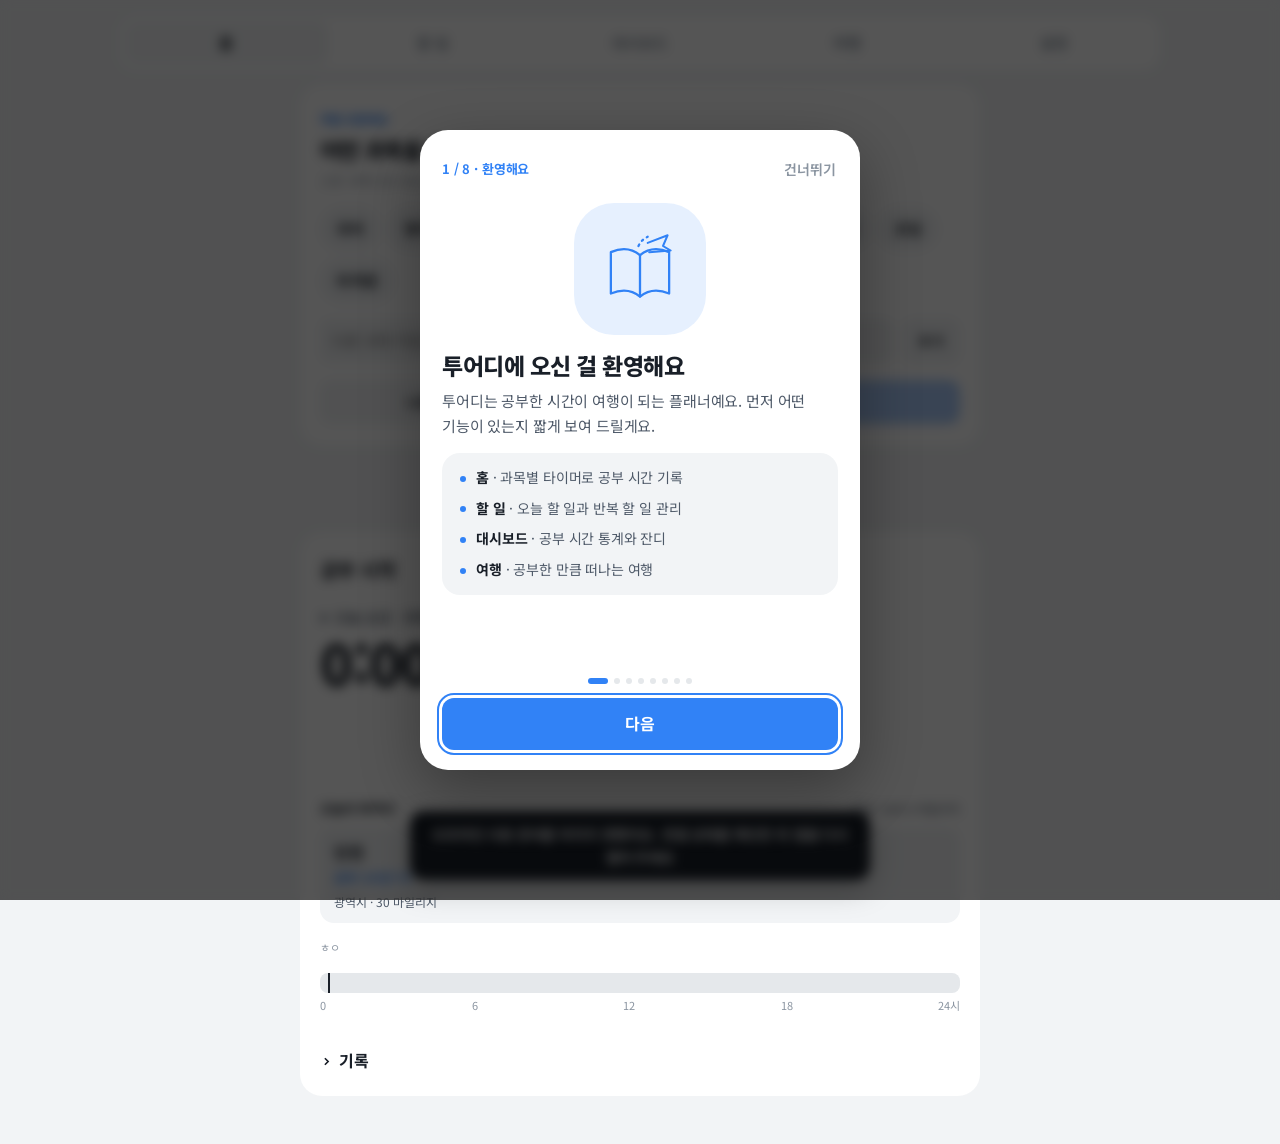
==== commit 7adb544b: "임시: 홈 화면에 작은 'ㅎㅇ' 문구 (곧 지울 것) Co-Authored-By: Claude Opus 5.5 <noreply@anthropic.com> Claude-Session" ====
--- a/index.html
+++ b/index.html
@@ -86,6 +86,7 @@
         </div>
         <div class="goalrow" id="goalRow" hidden><div class="goaltxt"><span id="goalTxt"></span><b id="goalPct"></b></div><div class="pbar"><i id="goalFill"></i></div></div>
         <div class="tdest" id="todayDest" hidden></div>
+        <p class="hi-temp" style="margin:0;font-size:11px;color:var(--faint)">ㅎㅇ</p><!-- 임시: 곧 지울 것 -->
         <div class="tl"><div class="tl-bar" id="tl"></div><div class="tl-axis" id="tlAxis"></div></div>
         <div class="eff" id="eff"></div>
         <details class="rec" id="recWrap">
@@ -351,6 +352,8 @@
       </form>
     </section>
     <section class="panel sub-page" data-page="sub" hidden><div id="subBody"></div></section>
+    <section class="panel legal-page" data-page="privacy" hidden><div class="panel-head"><h2>개인정보 처리방침</h2></div><div class="legal-body" id="privacyBody"></div><a class="textbtn legal-web" href="privacy.html" target="_blank" rel="noopener">웹 페이지로 열기</a></section>
+    <section class="panel legal-page" data-page="terms" hidden><div class="panel-head"><h2>이용약관</h2></div><div class="legal-body" id="termsBody"></div><a class="textbtn legal-web" href="terms.html" target="_blank" rel="noopener">웹 페이지로 열기</a></section>
     <section class="panel" data-page="reset" hidden>
       <div class="panel-head"><h2>기록 초기화</h2></div>
       <div class="danger-zone"><b>처음부터 다시 시작</b><p class="note">공부 기록, 할 일, 과목, 여행 기록을 모두 지우고 처음 상태로 돌아가요. 되돌릴 수 없어요.</p>
@@ -424,6 +427,7 @@
 <script src="js/rewards.js"></script>
 <script src="js/core.js"></script>
 <script src="js/sub-core.js"></script>
+<script src="js/legal.js"></script>
 <script src="js/timer.js"></script>
 <script src="js/planner.js"></script>
 <script src="js/stats.js"></script>
@@ -444,6 +448,7 @@
 <script src="js/forgot-timer.js"></script>
 <script src="js/today-dest.js"></script>
 <script src="js/subscription.js"></script>
+<script src="js/empty-states.js"></script>
 <script src="js/app.js"></script>
 <script src="js/tutorial.js"></script>
 <script src="js/vendor/supabase.js"></script>
--- a/css/app.css
+++ b/css/app.css
@@ -2059,3 +2059,34 @@
 .sw i{display:block}.sw i:first-child{background:var(--k-top) top/100% 3px no-repeat,var(--k-pat),var(--k-bg)}.sw i:last-child{background:var(--k-stub);border-left:1px dashed var(--k-line)}
 .sw.sw-base i:first-child{background:#f4f8ff;border-top:4px solid #1d6fd8}.sw.sw-base i:last-child{background:#1d6fd8}
 .sw.sw-vintage i:first-child{background:#efe0b9}.sw.sw-vintage i:last-child{background:#9b7b55}
+#achPassCard .tcard{margin-inline:auto} /* 정기권 카드 가운데 정렬 */
+/* 구독 관리 · 약관 */
+.plus-restore{align-self:center;font-size:13px}
+.plus-legal{display:flex;justify-content:center;align-items:center;gap:6px;margin:0;font-size:12px;color:var(--faint)}.plus-legal .textbtn{font-size:12px;color:var(--muted);padding:2px}
+.plus-manage-box{display:flex;flex-direction:column;gap:12px;padding:16px;border-radius:16px;background:var(--hover)}
+.pm-h{display:flex;justify-content:space-between;align-items:baseline}.pm-h b{font-size:16px;font-weight:800}.pm-h small{font-size:11px;font-weight:700;color:#a07c12}
+.pm-dl{display:grid;grid-template-columns:repeat(2,minmax(0,1fr));gap:8px;margin:0}
+.pm-dl div{background:var(--surface);border-radius:12px;padding:10px 12px;min-width:0}.pm-dl dt{font-size:11px;font-weight:700;color:var(--muted)}.pm-dl dd{margin:2px 0 0;font-size:14px;font-weight:800;font-variant-numeric:tabular-nums}
+.pm-acts{display:flex;flex-direction:column;gap:8px}.plus-manage{display:flex;justify-content:center;align-items:center;padding:12px;border-radius:12px;text-decoration:none;font-weight:700}
+.plus-manage-box .note{margin:0;line-height:1.6}
+.pm-row{display:flex;justify-content:space-between;align-items:center;gap:8px;flex-wrap:wrap}
+.legal-body{font-size:14px;line-height:1.7;color:var(--ink)}
+.legal-body .lg-sec h3{font-size:15px;margin:20px 0 4px}.legal-body .lg-sec:first-child h3{margin-top:4px}
+.legal-body ul{padding-left:20px;margin:6px 0}.legal-body li{margin:2px 0}
+.legal-body .lg-table{overflow-x:auto;margin:8px 0}.legal-body table{border-collapse:collapse;min-width:520px;font-size:12.5px}.legal-body th,.legal-body td{border:1px solid var(--line);padding:6px 8px;text-align:left;vertical-align:top}
+.legal-web{display:inline-block;margin-top:14px;font-size:13px;color:var(--accent)}
+/* 빈 상태 */
+.empty-hero{display:flex;flex-direction:column;align-items:center;text-align:center;gap:8px;padding:22px 18px}
+.empty-hero svg{width:44px;height:44px;color:var(--accent)}
+.empty-hero b{font-size:18px;font-weight:800;text-wrap:balance}.empty-hero span{font-size:14px;color:var(--muted);line-height:1.55;max-width:32ch}
+.empty-hero .primary{margin-top:6px}
+.kr-empty{margin:0 0 10px;padding:12px 14px;border-radius:12px;background:var(--hover);font-size:13px;color:var(--muted);line-height:1.5}
+.ps-months i[style*="--h:0.0%"]{display:none} /* 0시간인 달은 막대 없이 숫자만 */
+.ps-empty{margin:0;padding:18px 12px;border-radius:12px;background:var(--hover);font-size:13px;color:var(--muted);text-align:center;line-height:1.5}
+.ps-empty{white-space:nowrap;overflow:hidden;text-overflow:ellipsis} /* 안내 문구는 한 줄로 */
+/* Apple로 계속하기: Apple 디자인 가이드에 맞춘 검은 버튼 (다크 모드에서는 흰 버튼) */
+.login-apple{background:#000;color:#fff;border-color:#000}
+:root[data-theme="dark"] .login-apple{background:#fff;color:#000;border-color:#fff}
+@media (prefers-color-scheme:dark){:root:not([data-theme="light"]) .login-apple{background:#fff;color:#000;border-color:#fff}}
+.login-apple svg{width:20px;height:20px;margin-top:-2px}
+
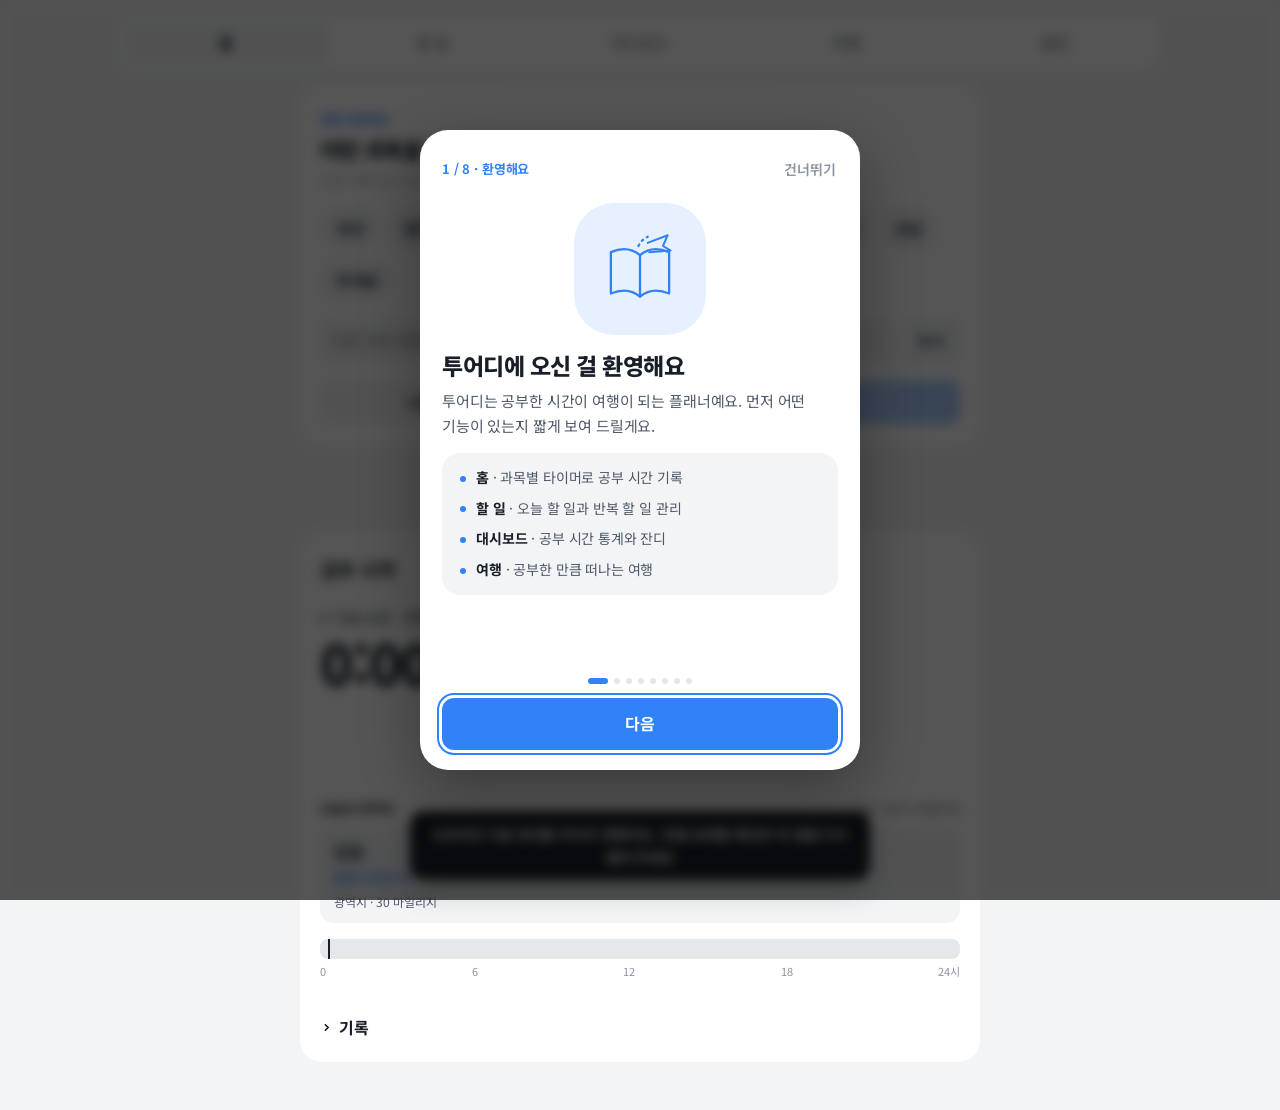
==== commit df909005: "임시 'ㅎㅇ' 문구 제거 Co-Authored-By: Claude Opus 5.5 <noreply@anthropic.com> Claude-Session: https://claude" ====
--- a/index.html
+++ b/index.html
@@ -86,7 +86,6 @@
         </div>
         <div class="goalrow" id="goalRow" hidden><div class="goaltxt"><span id="goalTxt"></span><b id="goalPct"></b></div><div class="pbar"><i id="goalFill"></i></div></div>
         <div class="tdest" id="todayDest" hidden></div>
-        <p class="hi-temp" style="margin:0;font-size:11px;color:var(--faint)">ㅎㅇ</p><!-- 임시: 곧 지울 것 -->
         <div class="tl"><div class="tl-bar" id="tl"></div><div class="tl-axis" id="tlAxis"></div></div>
         <div class="eff" id="eff"></div>
         <details class="rec" id="recWrap">
